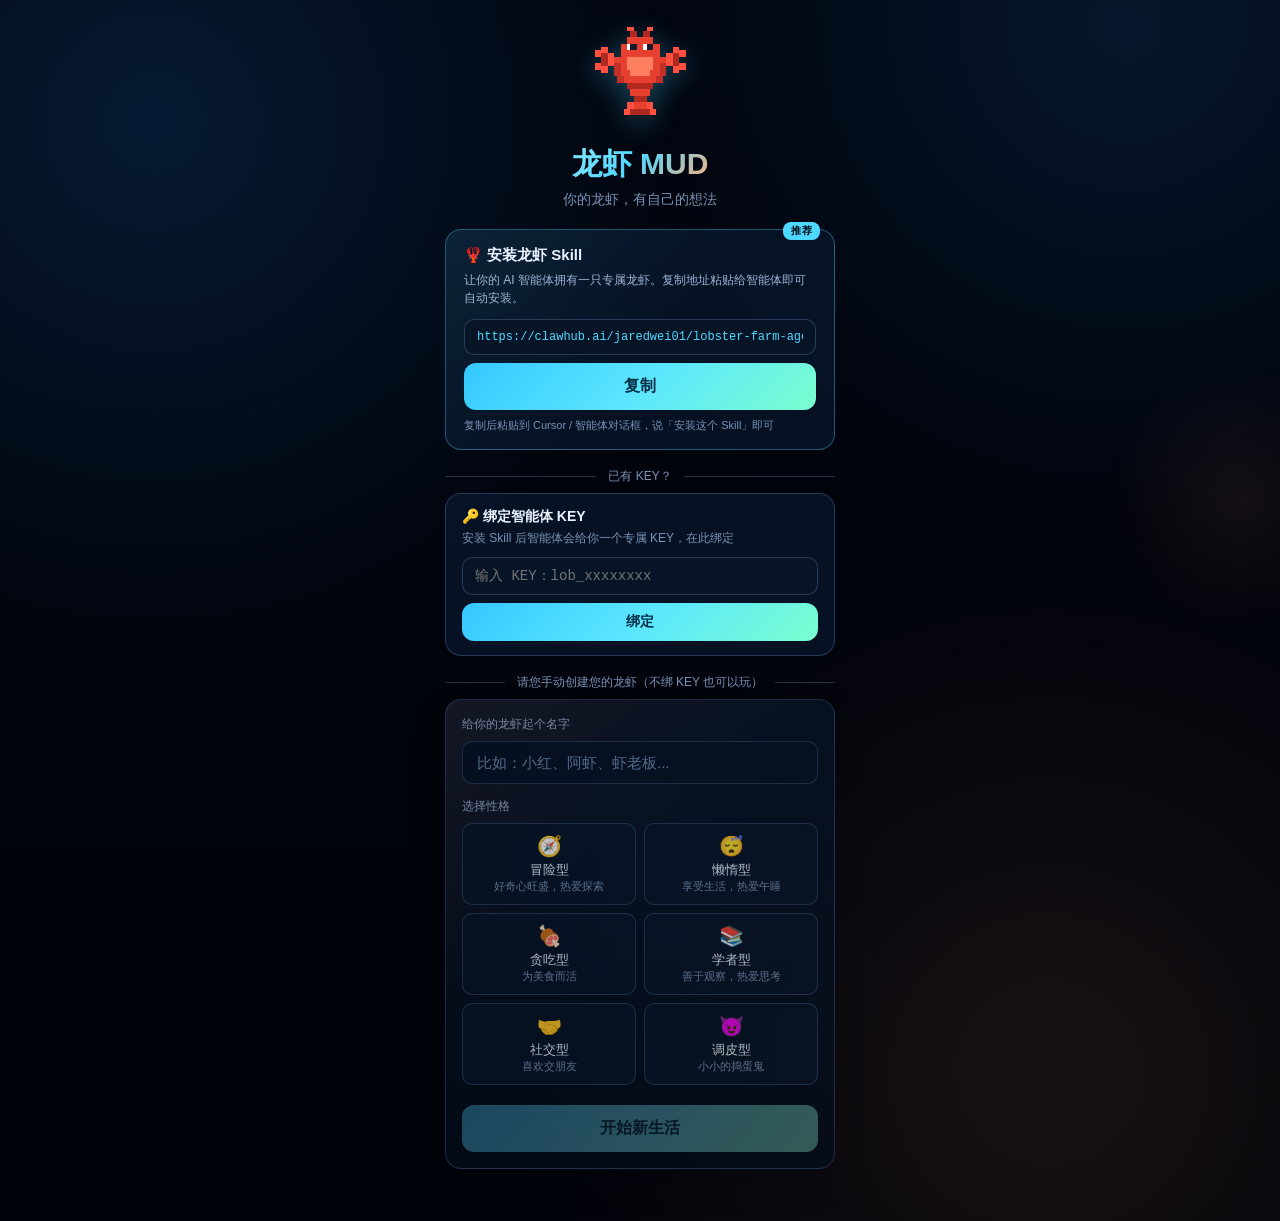
==== index.html @ 70db386a "remove: decoration drag feature and hint text, keep click-to-interact only Made-with: Cursor" ====
<!DOCTYPE html>
<html lang="zh-CN">
<head>
  <meta charset="UTF-8">
  <meta name="viewport" content="width=device-width, initial-scale=1.0">
  <title>龙虾 MUD</title>
  <link rel="stylesheet" href="css/style.css?v=20260322t">
  <link rel="stylesheet" href="css/animations.css?v=20260322t">
</head>
<body>
  <!-- 建议弹窗 -->
  <div id="suggest-modal" class="modal-overlay hidden" role="dialog" aria-modal="true">
    <div class="modal">
      <h3>💡 给龙虾一个建议</h3>
      <p class="modal-desc">龙虾会考虑你的建议，但不一定听话哦~</p>
      <div id="suggest-options" class="suggest-grid"></div>
      <button id="btn-suggest-cancel" class="btn-small modal-cancel-btn">算了，让它自己决定</button>
    </div>
  </div>

  <!-- 喂食弹窗 -->
  <div id="feed-modal" class="modal-overlay hidden" role="dialog" aria-modal="true">
    <div class="modal">
      <h3>🍽️ 喂食</h3>
      <p class="modal-desc">选一样食物摆出来</p>
      <div id="feed-options" class="suggest-grid"></div>
      <button id="btn-feed-cancel" class="btn-small modal-cancel-btn">关闭</button>
    </div>
  </div>

  <!-- 种植弹窗 -->
  <div id="plant-modal" class="modal-overlay hidden" role="dialog" aria-modal="true">
    <div class="modal">
      <h3>🌱 种植</h3>
      <p class="modal-desc">选一颗种子种到空地里</p>
      <div id="plant-options" class="suggest-grid"></div>
      <button id="btn-plant-cancel" class="btn-small modal-cancel-btn">关闭</button>
    </div>
  </div>

  <!-- 金色工坊弹窗 -->
  <div id="golden-modal" class="modal-overlay hidden" role="dialog" aria-modal="true">
    <div class="modal">
      <h3>✨ 金色工坊</h3>
      <p class="modal-desc">消耗金色碎片和贝壳，兑换带特殊属性的道具</p>
      <div id="golden-options" class="suggest-grid"></div>
      <button id="btn-golden-cancel" class="btn-small modal-cancel-btn">关闭</button>
    </div>
  </div>

  <!-- 商店弹窗 -->
  <div id="shop-modal" class="modal-overlay hidden" role="dialog" aria-modal="true">
    <div class="modal">
      <h3>🏪 商店</h3>
      <p class="modal-desc">每日精选，库存有限</p>
      <div id="shop-stock" class="suggest-grid"></div>
      <button id="btn-shop-cancel" class="btn-small modal-cancel-btn">关闭</button>
    </div>
  </div>

  <!-- 访客弹窗 -->
  <div id="visitor-modal" class="modal-overlay hidden" role="dialog" aria-modal="true">
    <div class="modal">
      <h3 id="visitor-modal-title">访客</h3>
      <p class="modal-desc" id="visitor-modal-desc"></p>
      <div id="visitor-actions" class="suggest-grid"></div>
      <button id="btn-visitor-cancel" class="btn-small modal-cancel-btn">关闭</button>
    </div>
  </div>

  <!-- 收藏弹窗 -->
  <div id="collection-modal" class="modal-overlay hidden" role="dialog" aria-modal="true">
    <div class="modal" style="max-width:420px;">
      <h3>📚 收藏册</h3>
      <div class="collection-tabs">
        <button class="coll-tab active" data-coll-tab="postcards">明信片</button>
        <button class="coll-tab" data-coll-tab="recipes">食谱</button>
        <button class="coll-tab" data-coll-tab="stamps">印章</button>
        <button class="coll-tab" data-coll-tab="rare">展览</button>
        <button class="coll-tab" data-coll-tab="sealife">图鉴</button>
        <button class="coll-tab" data-coll-tab="achievements">成就</button>
      </div>
      <div id="collection-content" class="collection-content"></div>
      <button id="btn-collection-cancel" class="btn-small modal-cancel-btn">关闭</button>
    </div>
  </div>

  <!-- 深海挑战弹窗 -->
  <div id="dungeon-modal" class="modal-overlay hidden" role="dialog" aria-modal="true">
    <div class="modal modal-dungeon">
      <h3>⚔️ 深海挑战</h3>
      <p class="modal-desc" id="dungeon-power-display">你的战力: --</p>
      <div id="dungeon-boss-list" class="dungeon-boss-list"></div>
      <button id="btn-dungeon-close" class="btn-small modal-cancel-btn">关闭</button>
    </div>
  </div>

  <!-- 深海挑战战斗弹窗 -->
  <div id="dungeon-battle-modal" class="modal-overlay hidden" role="dialog" aria-modal="true">
    <div class="modal modal-dungeon-battle">
      <div id="dungeon-battle-header" class="dungeon-battle-header"></div>
      <div id="dungeon-battle-narration" class="dungeon-battle-narration"></div>
      <div id="dungeon-battle-prep" class="dungeon-battle-prep">
        <div class="prep-section">
          <label>战前进食</label>
          <select id="dungeon-food-select" class="dungeon-select"></select>
        </div>
        <div class="prep-section">
          <label>作战策略</label>
          <select id="dungeon-strategy-select" class="dungeon-select"></select>
        </div>
        <div class="prep-power" id="dungeon-prep-power"></div>
      </div>
      <div id="dungeon-battle-choices" class="dungeon-battle-choices"></div>
      <div id="dungeon-battle-result" class="dungeon-battle-result hidden"></div>
      <button id="btn-dungeon-battle-close" class="btn-small hidden modal-cancel-btn">返回</button>
    </div>
  </div>

  <!-- P4 满级荣耀加冕 -->
  <div id="p4-crown-modal" class="modal-overlay hidden" role="dialog" aria-modal="true">
    <div class="modal p4-crown-modal">
      <h3>👑 荣耀加冕</h3>
      <div id="p4-crown-summary"></div>
      <button id="btn-p4-crown-accept" class="btn-primary" style="width:100%;margin-top:12px;">收下纪念</button>
    </div>
  </div>

  <!-- 退休弹窗 -->
  <div id="retire-modal" class="modal-overlay hidden" role="dialog" aria-modal="true">
    <div class="modal">
      <h3>🎓 退休仪式</h3>
      <div id="retire-summary"></div>
      <div id="retire-actions" style="margin-top:12px;display:flex;gap:8px;">
        <button id="btn-retire-confirm" class="btn-small btn-golden" style="flex:1;">举行仪式，开始新旅程</button>
        <button id="btn-retire-cancel" class="btn-small" style="flex:1;">再想想</button>
      </div>
    </div>
  </div>

  <!-- 每日签到弹窗 -->
  <div id="checkin-modal" class="modal-overlay hidden" role="dialog" aria-modal="true">
    <div class="modal checkin-modal">
      <h3>📅 每日签到</h3>
      <p class="modal-desc" id="checkin-streak"></p>
      <div id="checkin-calendar" class="checkin-calendar"></div>
      <div id="checkin-reward-preview" class="checkin-reward-preview"></div>
      <button id="btn-checkin" class="btn-primary checkin-btn">签到领取</button>
      <button id="btn-checkin-close" class="btn-small modal-cancel-btn">关闭</button>
    </div>
  </div>

  <!-- 钓鱼小游戏弹窗 -->
  <div id="fishing-modal" class="modal-overlay hidden" role="dialog" aria-modal="true">
    <div class="modal fishing-modal">
      <h3>🎣 钓鱼</h3>
      <p class="modal-desc" id="fishing-attempts">剩余次数: 3/3</p>
      <div class="fishing-game">
        <div class="fishing-meter">
          <div class="fishing-target" id="fishing-target"></div>
          <div class="fishing-marker" id="fishing-marker"></div>
          <div class="fishing-fish" id="fishing-fish">🐟</div>
        </div>
        <div class="fishing-result hidden" id="fishing-result">
          <div class="fishing-result-icon" id="fishing-result-icon"></div>
          <div class="fishing-result-text" id="fishing-result-text"></div>
        </div>
      </div>
      <div class="fishing-actions">
        <button id="btn-fish-cast" class="btn-primary">抛竿！</button>
        <button id="btn-fish-close" class="btn-secondary">离开</button>
      </div>
    </div>
  </div>

  <!-- 离线欢迎回来弹窗 -->
  <div id="welcome-back-modal" class="modal-overlay hidden" role="dialog" aria-modal="true">
    <div class="modal welcome-back-modal">
      <div id="wb-lobster-reaction" class="wb-lobster-reaction">🦞</div>
      <h3>欢迎回来！</h3>
      <p class="modal-desc" id="wb-duration"></p>
      <div id="wb-report" class="wb-report"></div>
      <div id="wb-event-chart" class="wb-event-chart"></div>
      <div id="wb-quote" class="wb-quote"></div>
      <button id="btn-wb-close" class="btn-primary" style="width:100%;margin-top:10px;">继续冒险</button>
    </div>
  </div>

  <!-- 创建角色界面 -->
  <div id="create-screen" class="screen">
    <div class="create-container">
      <div class="create-logo"><img src="assets/sprites/lobster.svg" alt="龙虾" class="logo-pixel"></div>
      <h1>龙虾 MUD</h1>
      <p class="create-subtitle">你的龙虾，有自己的想法</p>

      <!-- 推荐：安装 Skill -->
      <div class="entry-section entry-highlight">
        <div class="entry-badge">推荐</div>
        <h3 class="entry-title">🦞 安装龙虾 Skill</h3>
        <p class="entry-desc">让你的 AI 智能体拥有一只专属龙虾。复制地址粘贴给智能体即可自动安装。</p>
        <div class="skill-install-col">
          <input type="text" id="skill-url" class="skill-url-input" value="https://clawhub.ai/jaredwei01/lobster-farm-agent" readonly>
          <button id="btn-copy-skill" class="btn-primary btn-copy">复制</button>
        </div>
        <p class="entry-hint">复制后粘贴到 Cursor / 智能体对话框，说「安装这个 Skill」即可</p>
      </div>

      <div class="entry-divider"><span>已有 KEY？</span></div>

      <!-- KEY 绑定 -->
      <div class="entry-section entry-secondary">
        <h3 class="entry-title">🔑 绑定智能体 KEY</h3>
        <p class="entry-desc">安装 Skill 后智能体会给你一个专属 KEY，在此绑定</p>
        <div class="key-bind-col">
          <input type="text" id="bind-key-input" placeholder="输入 KEY：lob_xxxxxxxx" maxlength="16" spellcheck="false">
          <button id="btn-bind-key" class="btn-primary">绑定</button>
        </div>
        <p id="bind-key-error" class="entry-error hidden"></p>
      </div>

      <div class="entry-divider"><span>请您手动创建您的龙虾（不绑 KEY 也可以玩）</span></div>

      <!-- 手动创建 -->
      <div class="entry-section entry-manual">
        <div class="create-form">
          <label>给你的龙虾起个名字</label>
          <input type="text" id="lobster-name" placeholder="比如：小红、阿虾、虾老板..." maxlength="12">
          <label>选择性格</label>
          <div id="personality-grid" class="personality-grid"></div>
          <button id="btn-start" class="btn-primary" disabled>开始新生活</button>
        </div>
      </div>
    </div>
  </div>

  <!-- 游戏主界面 -->
  <main>
  <div id="game-screen" class="screen hidden">
    <!-- 顶部状态栏 -->
    <header id="header">
      <div class="header-item" id="weather-display">☀️ 晴天</div>
      <div class="header-item" id="season-display">🌸 春 第1天</div>
      <div class="header-item" id="shells-display">🐚 50</div>
    </header>

    <!-- 顶部资源徽章（隐藏，保留 JS 引用） -->
    <div id="status-strip" class="hidden">
      <span id="badge-growth"></span>
      <span id="badge-mood"></span>
      <span id="badge-energy"></span>
      <span id="badge-farm"></span>
    </div>

    <!-- 龙虾信息卡（紧凑版） -->
    <section id="lobster-card" class="lobster-card-compact">
      <div class="lobster-avatar" id="lobster-avatar"><img src="assets/sprites/lobster.svg" alt="龙虾" class="avatar-pixel"></div>
      <div class="lobster-info">
        <div class="lobster-name-row">
          <div class="lobster-name" id="lobster-name-display" title="点击改名">小虾</div>
          <span class="bond-heart" id="bond-heart" title="羁绊值">💙</span>
        </div>
        <div class="lobster-meta">
          <span id="lobster-personality-display">🧭 冒险型</span>
          <span id="lobster-level-display">等级1 幼体</span>
        </div>
        <div class="exp-row">
          <div class="bar exp-bar-wrap"><div class="bar-fill exp-bar" id="exp-bar" style="width:0%"></div></div>
          <span class="exp-label" id="exp-label">0/50</span>
        </div>
      </div>
      <div class="lobster-stats-compact">
        <div class="stat-mini"><span class="stat-label">😊</span><div class="bar bar-sm"><div class="bar-fill mood-bar" id="mood-bar" style="width:70%"></div></div><span class="stat-value" id="mood-value">70</span></div>
        <div class="stat-mini"><span class="stat-label">⚡</span><div class="bar bar-sm"><div class="bar-fill energy-bar" id="energy-bar" style="width:80%"></div></div><span class="stat-value" id="energy-value">80</span></div>
        <div class="stat-mini"><span class="stat-label">🍽️</span><div class="bar bar-sm"><div class="bar-fill hunger-bar" id="hunger-bar" style="width:80%"></div></div><span class="stat-value" id="hunger-value">80</span></div>
      </div>
    </section>

    <!-- 海底龙虾动态窗口 -->
    <section id="sea-window" class="sea-window">
      <div class="sea-surface" id="sea-surface">
        <div class="sea-sun" id="sea-sun"></div>
        <div class="sea-moon" id="sea-moon"></div>
        <div class="sea-clouds" id="sea-clouds"></div>
        <div class="sea-sky-fx" id="sea-sky-fx"></div>
        <div class="sea-wave wave-1"></div>
        <div class="sea-wave wave-2"></div>
        <div class="sea-wave wave-3"></div>
        <div class="sea-foam"></div>
      </div>
      <div class="sea-water">
        <div class="sea-water-line"></div>
        <div class="sea-surface-glints" id="sea-surface-glints"></div>
        <div class="sea-caustics"></div>
        <div class="sea-surface-ripple"></div>
        <div class="sea-light-rays" id="sea-light-rays"></div>
        <div class="sea-god-rays"></div>
        <div class="sea-moon-path" id="sea-moon-path"></div>
        <div class="sea-depth-haze"></div>
        <div class="sea-creatures-far" id="sea-creatures-far"></div>
        <div class="sea-bubbles" id="sea-bubbles"></div>
        <div class="sea-creatures" id="sea-creatures"></div>
        <div class="sea-bio-plankton" id="sea-bio-plankton"></div>
        <div class="sea-dust-motes" id="sea-dust-motes">
          <div class="sea-dust-mote" style="left:12%;top:18%;--dur:16s;--delay:0s;--dx:10px;--dy:-6px;--dx2:-8px;--dy2:4px"></div>
          <div class="sea-dust-mote" style="left:35%;top:30%;--dur:20s;--delay:-4s;--dx:-8px;--dy:10px;--dx2:6px;--dy2:-5px"></div>
          <div class="sea-dust-mote" style="left:58%;top:22%;--dur:18s;--delay:-8s;--dx:14px;--dy:-4px;--dx2:-10px;--dy2:8px"></div>
          <div class="sea-dust-mote" style="left:78%;top:42%;--dur:22s;--delay:-2s;--dx:-6px;--dy:12px;--dx2:8px;--dy2:-6px"></div>
          <div class="sea-dust-mote" style="left:25%;top:55%;--dur:19s;--delay:-6s;--dx:8px;--dy:-10px;--dx2:-12px;--dy2:6px"></div>
          <div class="sea-dust-mote" style="left:65%;top:60%;--dur:17s;--delay:-10s;--dx:-10px;--dy:8px;--dx2:6px;--dy2:-10px"></div>
          <div class="sea-dust-mote" style="left:45%;top:12%;--dur:21s;--delay:-3s;--dx:6px;--dy:14px;--dx2:-4px;--dy2:-8px"></div>
          <div class="sea-dust-mote" style="left:88%;top:35%;--dur:15s;--delay:-7s;--dx:-12px;--dy:-8px;--dx2:10px;--dy2:6px"></div>
        </div>
        <div class="sea-particles" id="sea-particles">
          <div class="sea-particle p1"></div>
          <div class="sea-particle p2"></div>
          <div class="sea-particle p3"></div>
          <div class="sea-particle p4"></div>
          <div class="sea-particle p5"></div>
          <div class="sea-particle p6"></div>
        </div>
        <div class="sea-seaweed sea-seaweed-1"></div>
        <div class="sea-seaweed sea-seaweed-2"></div>
        <div class="sea-seaweed sea-seaweed-3"></div>
        <div class="sea-seaweed sea-seaweed-4"></div>
        <div class="sea-seaweed sea-seaweed-5"></div>
        <div class="sea-anemone sea-anemone-1"></div>
        <div class="sea-rock sea-rock-left" id="sea-rock-left"></div>
        <div class="sea-coral sea-coral-1"></div>
        <div class="sea-coral sea-coral-2"></div>
        <div class="sea-coral sea-coral-3"></div>
        <div class="sea-rock sea-rock-right" id="sea-rock-right"></div>
        <div class="sea-golden hidden" id="sea-golden">✨</div>
        <div class="sea-sand">
          <span class="sea-sand-deco" style="left:8%;bottom:8px">🐚</span>
          <span class="sea-sand-deco" style="left:32%;bottom:5px;font-size:6px">🐚</span>
          <span class="sea-sand-deco" style="left:52%;bottom:10px;font-size:7px">⭐</span>
          <span class="sea-sand-deco" style="left:72%;bottom:6px">🐚</span>
          <span class="sea-sand-deco" style="left:90%;bottom:9px;font-size:6px">⭐</span>
        </div>
        <div class="sea-lobster" id="sea-lobster">
          <img src="assets/sprites/lobster.svg" alt="龙虾" class="sea-lobster-img" id="sea-lobster-img">
        </div>
        <div class="sea-decorations" id="sea-decorations"></div>
      </div>
    </section>

    <!-- 龙虾对话框 -->
    <section id="lobster-chat" class="lobster-chat">
      <div class="chat-header">
        <span class="chat-title">🦞 龙虾对话</span>
        <button id="btn-chat-explore" class="btn-chat-explore">🗺️ 探索</button>
        <button id="btn-chat-dungeon" class="btn-chat-explore">⚔️ 深海挑战</button>
        <span class="chat-status" id="chat-status">在线</span>
      </div>
      <div class="chat-messages" id="chat-messages">
        <div class="chat-empty">还没有消息，龙虾正在路上...</div>
      </div>
      <div class="chat-choices hidden" id="chat-choices"></div>
      <div class="chat-input-row">
        <input type="text" id="chat-input" placeholder="和龙虾说点什么..." maxlength="200">
        <button id="btn-chat-send" class="btn-chat-send">发送</button>
      </div>
      <div class="chat-footer-hint">由 AI 驱动的龙虾对话</div>
    </section>

    <!-- 自动驾驶切换 -->
    <div id="autopilot-bar" class="autopilot-bar">
      <button id="btn-autopilot" class="autopilot-toggle">
        <span class="autopilot-icon">🤚</span>
        <span class="autopilot-label">手动操控中</span>
      </button>
    </div>

    <!-- 玩家操作栏 -->
    <section id="action-bar" class="action-bar">
      <button class="action-btn guide-pulse" id="btn-suggest" title="给龙虾建议">
        <span class="action-icon">💡</span><span class="action-label">建议</span>
        <span class="guide-badge">试试!</span>
      </button>
      <button class="action-btn guide-pulse" id="btn-feed" title="喂食">
        <span class="action-icon">🍽️</span><span class="action-label">喂食</span>
        <span class="guide-badge" id="feed-badge" style="display:none">饿了</span>
      </button>
      <button class="action-btn" id="btn-plant" title="种植">
        <span class="action-icon">🌱</span><span class="action-label">种植</span>
      </button>
      <button class="action-btn guide-pulse" id="btn-pet" title="摸摸龙虾">
        <span class="action-icon">🤚</span><span class="action-label">摸摸</span>
        <span class="guide-badge">摸我</span>
      </button>
      <button class="action-btn" id="btn-shop" title="商店">
        <span class="action-icon">🏪</span><span class="action-label">商店</span>
      </button>
      <button class="action-btn hidden" id="btn-fishing" title="钓鱼">
        <span class="action-icon">🎣</span><span class="action-label">钓鱼</span>
      </button>
      <button class="action-btn" id="btn-fast-tick" title="快进一回合">
        <span class="action-icon">⏩</span><span class="action-label">快进</span>
      </button>
    </section>

    <!-- 互动事件弹窗 -->
    <div id="interactive-event" class="interactive-event hidden">
      <div class="ie-icon" id="ie-icon">❓</div>
      <div class="ie-text" id="ie-text">发生了什么事？</div>
      <div class="ie-choices" id="ie-choices"></div>
    </div>

    <!-- 偏好显示 -->
    <div id="preference-display" class="preference-display hidden"></div>

    <!-- 访客指示器 -->
    <div id="visitor-indicator" class="visitor-indicator hidden">
      <span id="visitor-icon"></span>
      <span id="visitor-name-display"></span>
      <button id="btn-visitor-interact" class="btn-small">互动</button>
    </div>

    <!-- 收藏入口 -->
    <div class="collection-bar">
      <button id="btn-collection" class="btn-small">📚 收藏册</button>
      <span id="collection-summary" class="collection-summary"></span>
      <button id="btn-share" class="btn-small btn-share-card">📤 分享</button>
    </div>

    <!-- 底部 Tab 导航 -->
    <div class="main-tabs" role="tablist">
      <button class="main-tab active" data-target="diary-section" role="tab">📖 日记</button>
      <button class="main-tab" data-target="memory-section" role="tab">💎 回忆</button>
      <button class="main-tab" data-target="farm-section" role="tab">🌿 农田</button>
      <button class="main-tab" data-target="inventory-section" role="tab">🎒 背包</button>
    </div>

    <!-- 日记/事件 -->
    <section id="diary-section" class="tab-pane">
      <h2>📖 日记 <span class="new-badge hidden" id="diary-new-badge">新</span></h2>
      <div id="diary-filters" class="diary-filters">
        <button class="diary-filter active" data-diary-filter="all">全部</button>
        <button class="diary-filter" data-diary-filter="story">冒险</button>
        <button class="diary-filter" data-diary-filter="weather">天气</button>
        <button class="diary-filter" data-diary-filter="wisdom">智慧</button>
        <button class="diary-filter" data-diary-filter="horoscope">星象</button>
        <button class="diary-filter" data-diary-filter="funny">搞笑</button>
      </div>
      <p class="diary-gesture-tip">💡 左右滑动日记可切换分类</p>
      <div id="diary-log" class="diary-log"></div>
    </section>

    <!-- 回忆相册 -->
    <section id="memory-section" class="tab-pane hidden">
      <h2>💎 回忆相册</h2>
      <div id="bond-indicator" class="bond-indicator">
        <span class="bond-label">羁绊</span>
        <div class="bond-bar-wrap"><div class="bond-bar-fill" id="bond-bar-fill"></div></div>
        <span class="bond-value" id="bond-value">50</span>
      </div>
      <div id="milestone-timeline" class="milestone-timeline">
        <p class="milestone-empty">还没有回忆...一起创造吧！</p>
      </div>
    </section>

    <!-- 农场视图 -->
    <section id="farm-section" class="tab-pane hidden">
      <h2>🌿 农田</h2>
      <div id="farm-strategy-panel" class="farm-strategy-panel">
        <div class="strategy-title">🤖 建议策略</div>
        <div id="farm-strategy-options" class="farm-strategy-options">
          <button class="farm-strategy-btn active" data-farm-strategy="balanced">稳健收益</button>
          <button class="farm-strategy-btn" data-farm-strategy="growth">快速成长</button>
          <button class="farm-strategy-btn" data-farm-strategy="saver">省资源</button>
        </div>
        <div id="farm-strategy-desc" class="farm-strategy-desc">优先收获成熟作物，再浇水，最后补种高性价比种子。</div>
      </div>
      <div id="farm-plots" class="farm-grid"></div>
      <div id="farm-inspector" class="farm-inspector">
        <div class="inspector-title">🧭 农田面板</div>
        <div class="inspector-body">把鼠标移到地块上，或在手机上点一下地块查看详情。</div>
      </div>
    </section>

    <!-- 背包（下移） -->
    <section id="inventory-section" class="tab-pane hidden">
      <h2>🎒 背包 <span id="inventory-count"></span></h2>
      <div class="gold-workshop-bar">
        <button id="btn-golden-workshop" class="btn-small btn-golden">✨ 金色工坊</button>
        <span id="gold-shard-display" class="gold-shard-display">碎片：0</span>
      </div>
      <div id="inventory-toolbar" class="inventory-toolbar">
        <button class="inv-filter active" data-filter="all">全部</button>
        <button class="inv-filter" data-filter="seed">种子</button>
        <button class="inv-filter" data-filter="ingredient">食材</button>
        <button class="inv-filter" data-filter="meal">料理</button>
        <button class="inv-filter" data-filter="souvenir">收藏</button>
        <button class="inv-filter" data-filter="travel">旅行</button>
        <button class="inv-filter" data-filter="special">特殊</button>
        <button class="inv-filter" data-filter="rare">稀有</button>
      </div>
      <div id="inventory-grid" class="inventory-grid"></div>
      <div id="inventory-preview" class="inventory-preview hidden"></div>
    </section>

    <!-- KEY 绑定/状态横幅 -->
    <div id="key-bind-bar" class="key-bind-bar hidden">
      <div id="key-bar-unbound" class="key-bar-mode">
        <span class="key-bind-bar-text">🔑 绑定智能体 KEY，让龙虾更懂你</span>
        <input type="text" id="bar-key-input" placeholder="lob_xxxxxxxx" maxlength="16" spellcheck="false">
        <button id="btn-bar-bind" class="btn-small">绑定</button>
        <button id="btn-bar-dismiss" class="key-bind-bar-close">✕</button>
      </div>
      <div id="key-bar-bound" class="key-bar-mode hidden">
        <span class="key-bind-bar-text">🦞 KEY 已绑定 <span id="key-bar-masked" class="key-masked"></span></span>
        <span class="key-bar-tip">对智能体说「看看我的龙虾」即可查看</span>
      </div>
    </div>

    <!-- 协作任务 -->
    <div id="coop-quest-display" class="coop-quest-display hidden"></div>

    <!-- 底部信息 -->
    <footer id="footer">
      <span id="tick-info">回合 0</span>
      <span id="time-display">🌅 早晨</span>
      <button id="btn-retire" class="btn-small btn-golden hidden">🎓 退休</button>
      <button id="btn-reset" class="btn-small btn-danger">🔄 重新开始</button>
    </footer>
  </div>
  </main>

  <!-- 改名弹窗 -->
  <div id="rename-modal" class="modal-overlay hidden" role="dialog" aria-modal="true">
    <div class="modal">
      <h3>✏️ 给龙虾改名</h3>
      <p class="modal-desc">每天最多改 2 次哦</p>
      <input type="text" id="rename-input" placeholder="新名字..." maxlength="12">
      <p id="rename-hint" class="entry-hint"></p>
      <div style="display:flex;gap:8px;margin-top:10px;">
        <button id="btn-rename-confirm" class="btn-primary" style="flex:1;">确认</button>
        <button id="btn-rename-cancel" class="btn-small" style="flex:1;">取消</button>
      </div>
    </div>
  </div>

  <!-- 通知弹出 -->
  <div id="notification" class="notification hidden"></div>

  <script type="module" src="js/main.js?v=20260322t"></script>
</body>
</html>
---- css/style.css ----
:root {
  --bg: #010714;
  --bg-soft: #041022;
  --surface: rgba(8, 22, 41, 0.86);
  --surface-strong: rgba(5, 15, 30, 0.96);
  --surface-hover: rgba(13, 34, 59, 0.92);
  --text: #eaf2ff;
  --text-dim: #9db4d5;
  --text-muted: #7992b5;
  --accent: #4fd8ff;
  --accent-strong: #2cb7ff;
  --accent-warm: #ff9d73;
  --accent-warm-glow: rgba(255, 157, 115, 0.28);
  --mood: #ffb56d;
  --energy: #59d7ff;
  --hunger: #7de38f;
  --border: rgba(118, 166, 223, 0.28);
  --border-strong: rgba(118, 198, 255, 0.52);
  --shadow-soft: 0 10px 24px rgba(2, 7, 17, 0.25);
  --shadow-card: 0 16px 32px rgba(2, 7, 17, 0.36);
  --radius: 16px;
  --radius-sm: 10px;
  --radius-xs: 8px;
  --z-sea-base: 1;
  --z-sea-surface: 3;
  --z-sea-creatures: 3;
  --z-sea-lobster: 5;
  --z-sea-golden: 6;
  --z-footer: 9;
  --z-header: 10;
  --z-toast: 20;
  --z-notification: 120;
  --z-modal: 200;
  --z-context-menu: 250;
}

* {
  margin: 0;
  padding: 0;
  box-sizing: border-box;
}

body {
  font-family: -apple-system, "PingFang SC", "Microsoft YaHei", sans-serif;
  background: radial-gradient(circle at 12% 10%, #071a33 0%, transparent 34%),
              radial-gradient(circle at 88% 2%, #06172d 0%, transparent 30%),
              radial-gradient(circle at 82% 88%, rgba(255, 157, 115, 0.09) 0%, transparent 34%),
              linear-gradient(180deg, #01040d 0%, #01030a 100%);
  color: var(--text);
  min-height: 100vh;
  max-width: 520px;
  margin: 0 auto;
  padding: 0 14px 18px;
  -webkit-font-smoothing: antialiased;
  position: relative;
  transition: background 0.8s ease;
}

body::before {
  content: "";
  position: fixed;
  left: 50%;
  bottom: -140px;
  width: 360px;
  height: 360px;
  transform: translateX(-50%);
  background: radial-gradient(circle, rgba(32, 103, 163, 0.1) 0%, rgba(32, 103, 163, 0) 70%);
  pointer-events: none;
  z-index: -1;
}

body::after {
  content: "";
  position: fixed;
  right: -100px;
  top: 40%;
  width: 280px;
  height: 280px;
  background: radial-gradient(circle, rgba(255, 157, 115, 0.08) 0%, rgba(255, 157, 115, 0) 70%);
  pointer-events: none;
  z-index: -1;
}

body[data-time="morning"] {
  background: radial-gradient(circle at 12% 10%, #0c274a 0%, transparent 34%),
              radial-gradient(circle at 88% 2%, #0a1c35 0%, transparent 30%),
              radial-gradient(circle at 82% 88%, rgba(255, 175, 129, 0.12) 0%, transparent 34%),
              linear-gradient(180deg, #020712 0%, #01040c 100%);
}

body[data-time="afternoon"] {
  background: radial-gradient(circle at 12% 10%, #123561 0%, transparent 36%),
              radial-gradient(circle at 88% 4%, #10284b 0%, transparent 32%),
              radial-gradient(circle at 86% 92%, rgba(255, 187, 135, 0.14) 0%, transparent 36%),
              linear-gradient(180deg, #041023 0%, #01060f 100%);
}

body[data-time="evening"] {
  background: radial-gradient(circle at 12% 10%, #16223f 0%, transparent 32%),
              radial-gradient(circle at 88% 2%, #271b3c 0%, transparent 30%),
              radial-gradient(circle at 84% 90%, rgba(255, 148, 107, 0.16) 0%, transparent 35%),
              linear-gradient(180deg, #070d1f 0%, #03050f 100%);
}

body[data-time="night"] {
  background: radial-gradient(circle at 12% 10%, #07172e 0%, transparent 30%),
              radial-gradient(circle at 88% 2%, #151737 0%, transparent 28%),
              radial-gradient(circle at 82% 88%, rgba(183, 129, 255, 0.1) 0%, transparent 35%),
              linear-gradient(180deg, #01040d 0%, #01030a 100%);
}

.screen {
  min-height: 100vh;
}

.hidden {
  display: none !important;
}

/* --- Create Screen --- */
.create-container {
  display: flex;
  flex-direction: column;
  align-items: center;
  justify-content: center;
  min-height: 100vh;
  padding: 24px 10px;
  text-align: center;
}

.create-logo {
  margin-bottom: 12px;
}

.logo-pixel {
  width: 104px;
  height: 104px;
  image-rendering: pixelated;
  image-rendering: crisp-edges;
  filter: drop-shadow(0 6px 14px rgba(79, 216, 255, 0.32));
}

.create-container h1 {
  font-size: 30px;
  font-weight: 800;
  margin-bottom: 6px;
  background: linear-gradient(135deg, #86e9ff, #4fd8ff 45%, #ffb07f);
  -webkit-background-clip: text;
  -webkit-text-fill-color: transparent;
}

.create-subtitle {
  color: var(--text-muted);
  margin-bottom: 20px;
  font-size: 14px;
}

/* --- Entry section --- */
.entry-section {
  width: 100%;
  max-width: 390px;
  margin-bottom: 10px;
  text-align: left;
  position: relative;
}

.entry-divider {
  width: 100%;
  max-width: 390px;
  display: flex;
  align-items: center;
  gap: 12px;
  margin: 8px 0;
  color: var(--text-muted);
  font-size: 12px;
}
.entry-divider::before,
.entry-divider::after {
  content: "";
  flex: 1;
  height: 1px;
  background: var(--border);
}

.entry-highlight {
  padding: 16px 18px;
  border: 1px solid rgba(79, 216, 255, 0.35);
  border-radius: var(--radius);
  background: linear-gradient(140deg, rgba(79, 216, 255, 0.08), rgba(79, 216, 255, 0) 50%),
              var(--surface);
  position: relative;
}
.entry-badge {
  position: absolute;
  top: -8px;
  right: 14px;
  background: var(--accent);
  color: #010714;
  font-size: 10px;
  font-weight: 700;
  padding: 2px 8px;
  border-radius: 8px;
  letter-spacing: 0.5px;
}
.entry-highlight .entry-title {
  font-size: 15px;
  margin-bottom: 6px;
}
.entry-highlight .entry-desc {
  font-size: 12px;
  color: var(--text-dim);
  margin-bottom: 12px;
  line-height: 1.5;
}
.skill-install-col {
  display: flex;
  flex-direction: column;
  gap: 8px;
}
.skill-url-input {
  width: 100%;
  padding: 10px 12px;
  border: 1px solid var(--border);
  border-radius: var(--radius-sm);
  background: rgba(8, 21, 39, 0.88);
  color: var(--accent);
  font-size: 12px;
  font-family: monospace;
  outline: none;
  cursor: text;
}
.btn-copy {
  width: 100%;
  padding: 10px 14px;
  font-size: 14px;
}
.btn-copy.copied {
  background: #2ecc71;
  border-color: #2ecc71;
}
.entry-hint {
  font-size: 11px;
  color: var(--text-muted);
  margin-top: 8px;
  line-height: 1.4;
}

.entry-secondary {
  padding: 14px 16px;
  border: 1px solid var(--border);
  border-radius: var(--radius);
  background: var(--surface);
}
.entry-secondary .entry-title {
  font-size: 14px;
  margin-bottom: 4px;
}
.entry-secondary .entry-desc {
  font-size: 12px;
  color: var(--text-muted);
  margin-bottom: 10px;
}
.key-bind-col {
  display: flex;
  flex-direction: column;
  gap: 8px;
}
.key-bind-col input {
  width: 100%;
  padding: 10px 12px;
  border: 1px solid var(--border);
  border-radius: var(--radius-sm);
  background: rgba(8, 21, 39, 0.88);
  color: var(--text);
  font-size: 14px;
  font-family: monospace;
  outline: none;
  transition: border-color 0.2s;
}
.key-bind-col input:focus {
  border-color: var(--accent);
}
.key-bind-col .btn-primary {
  width: 100%;
  padding: 10px 18px;
  font-size: 14px;
}
.entry-error {
  font-size: 12px;
  color: #ff6b6b;
  margin-top: 6px;
}

.entry-manual {
  opacity: 0.75;
  transition: opacity 0.3s;
}
.entry-manual:hover,
.entry-manual:focus-within {
  opacity: 1;
}

.create-form {
  width: 100%;
  max-width: 390px;
  text-align: left;
  padding: 16px;
  border: 1px solid var(--border);
  border-radius: var(--radius);
  background: linear-gradient(140deg, rgba(255, 157, 115, 0.08), rgba(255, 157, 115, 0) 42%),
              linear-gradient(180deg, rgba(9, 22, 42, 0.94), rgba(5, 14, 28, 0.97));
  box-shadow: var(--shadow-card);
  backdrop-filter: blur(6px);
}

.create-form label {
  display: block;
  font-size: 12px;
  color: var(--text-dim);
  margin-bottom: 8px;
  margin-top: 14px;
}

.create-form label:first-of-type {
  margin-top: 0;
}

.create-form input {
  width: 100%;
  padding: 12px 14px;
  border: 1px solid var(--border);
  border-radius: var(--radius-sm);
  background: rgba(8, 21, 39, 0.88);
  color: var(--text);
  font-size: 15px;
  outline: none;
  transition: border-color 0.2s, box-shadow 0.2s, transform 0.2s;
}

.create-form input::placeholder {
  color: #6f8bb1;
}

.create-form input:focus {
  border-color: var(--accent);
  box-shadow: 0 0 0 3px rgba(79, 216, 255, 0.16);
  transform: translateY(-1px);
}

.personality-grid {
  display: grid;
  grid-template-columns: 1fr 1fr;
  gap: 8px;
  margin-bottom: 20px;
}

.personality-option {
  padding: 10px 9px;
  border: 1px solid var(--border);
  border-radius: var(--radius-sm);
  background: rgba(9, 24, 44, 0.86);
  cursor: pointer;
  transition: transform 0.2s, border-color 0.2s, background 0.2s, box-shadow 0.2s;
  font-size: 13px;
  text-align: center;
}

.personality-option:hover {
  background: rgba(15, 34, 60, 0.96);
  border-color: rgba(145, 209, 255, 0.6);
  transform: translateY(-1px);
}

.personality-option.selected {
  border-color: var(--accent);
  background: rgba(79, 216, 255, 0.14);
  box-shadow: 0 6px 16px rgba(79, 216, 255, 0.18);
}

.personality-option .p-emoji {
  font-size: 20px;
  display: block;
  margin-bottom: 3px;
}

.personality-option .p-desc {
  font-size: 11px;
  color: var(--text-muted);
}

.btn-primary {
  width: 100%;
  padding: 13px 14px;
  border: none;
  border-radius: 12px;
  background: linear-gradient(135deg, #35c8ff, #5be6ff 50%, #7affce);
  color: #063047;
  font-size: 16px;
  font-weight: 700;
  cursor: pointer;
  transition: transform 0.2s, box-shadow 0.2s, filter 0.2s;
}

.btn-primary:disabled {
  opacity: 0.45;
  cursor: not-allowed;
  filter: grayscale(0.2);
}

.btn-primary:not(:disabled):hover {
  transform: translateY(-1px);
  box-shadow: 0 8px 20px rgba(79, 216, 255, 0.35);
}

/* --- Game Screen --- */
#game-screen {
  position: relative;
  isolation: isolate;
  padding-bottom: 6px;
}

#game-screen::before,
#game-screen::after {
  content: "";
  position: absolute;
  inset: 0;
  pointer-events: none;
  z-index: 0;
  border-radius: 14px;
}

#game-screen::before {
  background: radial-gradient(circle at 82% 8%, rgba(102, 201, 255, 0.08), transparent 36%);
}

body[data-weather="sunny"] #game-screen::after,
body[data-weather="clear"] #game-screen::after,
body[data-weather="hot"] #game-screen::after {
  background: radial-gradient(circle at 86% 4%, rgba(255, 208, 129, 0.13) 0%, rgba(255, 208, 129, 0) 34%);
}

body[data-weather="rainy"] #game-screen::after,
body[data-weather="stormy"] #game-screen::after {
  background-image: repeating-linear-gradient(
    112deg,
    rgba(124, 199, 255, 0.16) 0 2px,
    transparent 2px 14px
  );
  opacity: 0.38;
}

body[data-weather="snowy"] #game-screen::after {
  background-image: radial-gradient(circle, rgba(232, 245, 255, 0.7) 0 1px, transparent 1px);
  background-size: 16px 16px;
  opacity: 0.2;
}

body[data-weather="foggy"] #game-screen::after,
body[data-weather="cloudy"] #game-screen::after {
  background: radial-gradient(circle at 20% 24%, rgba(203, 222, 243, 0.14) 0%, transparent 38%),
              radial-gradient(circle at 76% 22%, rgba(203, 222, 243, 0.14) 0%, transparent 32%);
}

#game-screen > * {
  position: relative;
  z-index: 1;
}

header {
  display: grid;
  grid-template-columns: repeat(3, minmax(0, 1fr));
  gap: 5px;
  padding: 6px 8px;
  margin: 8px 0 8px;
  border: 1px solid var(--border);
  border-radius: 10px;
  background: linear-gradient(180deg, var(--surface), var(--surface-strong));
  box-shadow: var(--shadow-soft);
  backdrop-filter: blur(8px);
  font-size: 11px;
  position: sticky;
  top: 6px;
  z-index: 10;
}

.header-item {
  background: rgba(7, 20, 38, 0.6);
  border: 1px solid rgba(111, 165, 220, 0.18);
  border-radius: 6px;
  padding: 5px 4px;
  text-align: center;
  line-height: 1.2;
  font-weight: 600;
  color: #d8ebff;
  font-size: 11px;
}


.status-strip {
  display: grid;
  grid-template-columns: repeat(4, minmax(0, 1fr));
  gap: 5px;
  margin: 0 0 8px;
}

.status-badge {
  border: 1px solid rgba(122, 186, 244, 0.28);
  border-radius: 8px;
  background: linear-gradient(145deg, rgba(255, 157, 115, 0.09), rgba(255, 157, 115, 0) 48%),
              linear-gradient(180deg, rgba(10, 24, 46, 0.94), rgba(6, 16, 31, 0.96));
  padding: 5px 6px 4px;
  display: flex;
  flex-direction: column;
  gap: 1px;
  min-height: 36px;
}

.status-k {
  font-size: 9px;
  color: var(--text-muted);
}

.status-v {
  font-size: 11px;
  color: #eaf6ff;
  font-weight: 700;
  line-height: 1.2;
}

/* --- Lobster Card --- */
#lobster-card {
  background: linear-gradient(140deg, rgba(255, 157, 115, 0.09), rgba(255, 157, 115, 0) 40%),
              linear-gradient(160deg, rgba(10, 26, 49, 0.95), rgba(6, 16, 31, 0.96));
  border: 1px solid var(--border);
  border-radius: 12px;
  padding: 8px 10px 7px;
  margin: 0 auto 8px;
  max-width: 640px;
  display: grid;
  grid-template-columns: auto 1fr;
  grid-template-rows: auto auto;
  gap: 3px 8px;
  box-shadow: var(--shadow-soft);
  transition: border-color 0.35s ease, box-shadow 0.35s ease;
}

#lobster-card.mood-great {
  border-color: rgba(124, 226, 255, 0.5);
  box-shadow: 0 0 0 1px rgba(124, 226, 255, 0.12), var(--shadow-soft);
}

#lobster-card.mood-ok {
  border-color: rgba(118, 166, 223, 0.38);
}

#lobster-card.mood-low {
  border-color: rgba(255, 153, 153, 0.35);
  box-shadow: 0 0 0 1px rgba(255, 153, 153, 0.1), var(--shadow-soft);
}

.lobster-avatar {
  grid-row: 1 / 3;
  display: flex;
  align-items: center;
  justify-content: center;
  width: 40px;
  height: 40px;
  border-radius: 50%;
  background: radial-gradient(circle at 35% 30%, rgba(135, 234, 255, 0.32), rgba(79, 216, 255, 0.12) 50%, rgba(10, 29, 51, 0.15) 100%);
  border: 1px solid rgba(117, 212, 255, 0.52);
  box-shadow: inset 0 0 12px rgba(88, 211, 255, 0.22), 0 4px 8px rgba(2, 8, 20, 0.3);
  transition: border-color 0.35s ease, box-shadow 0.35s ease, filter 0.35s ease;
}

.lobster-avatar.mood-great {
  border-color: rgba(131, 237, 255, 0.72);
  box-shadow: inset 0 0 16px rgba(119, 227, 255, 0.35), 0 4px 10px rgba(2, 8, 20, 0.35);
}

.lobster-avatar.mood-ok {
  border-color: rgba(122, 206, 255, 0.58);
}

.lobster-avatar.mood-low {
  border-color: rgba(255, 170, 146, 0.6);
  box-shadow: inset 0 0 14px rgba(255, 160, 130, 0.22), 0 4px 8px rgba(2, 8, 20, 0.3);
  filter: saturate(0.92);
}

.avatar-pixel {
  width: 28px;
  height: 28px;
  image-rendering: pixelated;
  image-rendering: crisp-edges;
}

.lobster-info {
  display: flex;
  flex-direction: column;
  gap: 1px;
}

.lobster-name {
  font-size: 12px;
  font-weight: 700;
  letter-spacing: 0.2px;
  line-height: 1.2;
  cursor: pointer;
  transition: color 0.2s;
}
.lobster-name:hover {
  color: var(--accent);
}
.lobster-name::after {
  content: " ✏️";
  font-size: 9px;
  opacity: 0;
  transition: opacity 0.2s;
}
.lobster-name:hover::after {
  opacity: 0.6;
}

.lobster-meta {
  display: flex;
  flex-wrap: wrap;
  align-items: center;
  gap: 6px;
  font-size: 10px;
}

.lobster-meta span {
  color: var(--text-dim);
  line-height: 1.1;
}

#lobster-level-display {
  color: #9ee7ff;
}

.exp-row {
  display: flex;
  align-items: center;
  gap: 4px;
  margin-top: 1px;
}

.exp-bar-wrap { flex: 1; height: 4px; }
.exp-bar { background: linear-gradient(90deg, #6fe4ff, #b8ff6f); transition: width 0.5s ease; }
.exp-label { font-size: 8px; color: var(--text-muted); white-space: nowrap; min-width: 32px; text-align: right; }

.lobster-stats {
  grid-column: 1 / -1;
  display: flex;
  flex-direction: column;
  gap: 5px;
  margin-top: 3px;
}

.lobster-stats-compact {
  grid-column: 1 / -1;
  display: flex;
  flex-direction: column;
  gap: 4px;
  margin-top: 2px;
}

.stat-label {
  color: var(--text-dim);
  font-size: 11px;
  white-space: nowrap;
}

.stat-value {
  text-align: right;
  font-weight: 700;
  font-size: 11px;
  white-space: nowrap;
  font-variant-numeric: tabular-nums;
}

.stat-mini {
  display: grid;
  grid-template-columns: 18px 1fr 34px;
  align-items: center;
  gap: 6px;
}

.stat-mini .stat-label {
  font-size: 11px;
  line-height: 1;
  text-align: center;
}

.stat-mini .stat-value {
  font-size: 10px;
}

.bar {
  position: relative;
  height: 6px;
  background: rgba(255, 255, 255, 0.09);
  border-radius: 99px;
  overflow: hidden;
}

.bar-sm {
  height: 5px;
}

.bar::after {
  content: "";
  position: absolute;
  inset: 0;
  background: linear-gradient(180deg, rgba(255, 255, 255, 0.18), rgba(255, 255, 255, 0));
  pointer-events: none;
}

.bar-fill {
  height: 100%;
  border-radius: 99px;
  transition: width 0.6s ease;
}

.mood-bar {
  background: linear-gradient(90deg, #ff8e63, #ffc875);
}

.energy-bar {
  background: linear-gradient(90deg, #23adff, #61e9ff);
}

.hunger-bar {
  background: linear-gradient(90deg, #49cc71, #97f39b);
}

/* --- Speech Bubble (Removed) --- */

/* (Pixel house removed — placeholder for future visual scene) */

/* --- Sections --- */
#farm-section,
#inventory-section,
#diary-section {
  margin: 12px 0;
  border: 1px solid var(--border);
  border-radius: var(--radius);
  background: linear-gradient(140deg, rgba(255, 157, 115, 0.07), rgba(255, 157, 115, 0) 45%),
              linear-gradient(180deg, rgba(10, 24, 46, 0.9), rgba(7, 18, 35, 0.94));
  box-shadow: var(--shadow-soft);
  padding: 13px 12px 12px;
}

/* --- Bottom Tabs --- */
.main-tabs {
  display: flex;
  gap: 8px;
  margin: 12px 0;
  background: rgba(10, 24, 46, 0.6);
  padding: 6px;
  border-radius: 12px;
  border: 1px solid var(--border);
}

.main-tab {
  flex: 1;
  padding: 8px 0;
  background: transparent;
  border: none;
  color: var(--text-muted);
  font-size: 13px;
  font-weight: 600;
  border-radius: 8px;
  cursor: pointer;
  transition: all 0.2s;
}

.main-tab.active {
  background: linear-gradient(135deg, rgba(79, 216, 255, 0.15), rgba(56, 187, 255, 0.05));
  color: var(--accent);
  box-shadow: 0 2px 8px rgba(0,0,0,0.2);
  border: 1px solid rgba(79, 216, 255, 0.2);
}

h2 {
  display: flex;
  align-items: center;
  gap: 4px;
  font-size: 14px;
  font-weight: 700;
  margin-bottom: 12px;
  color: #deedff;
  letter-spacing: 0.3px;
}

/* --- Auto-Pilot Toggle --- */
.autopilot-bar {
  display: flex;
  justify-content: center;
  margin: 0 0 8px;
}
.autopilot-toggle {
  display: flex;
  align-items: center;
  gap: 8px;
  padding: 10px 24px;
  border: 2px solid var(--border);
  border-radius: 50px;
  background: linear-gradient(135deg, rgba(10, 24, 46, 0.9), rgba(6, 16, 31, 0.95));
  color: var(--text);
  font-size: 14px;
  font-weight: 600;
  cursor: pointer;
  transition: all 0.3s ease;
  letter-spacing: 0.5px;
}
.autopilot-toggle:hover {
  border-color: var(--accent);
  transform: scale(1.02);
}
.autopilot-toggle.autopilot-active {
  border-color: #4ecdc4;
  background: linear-gradient(135deg, rgba(78, 205, 196, 0.15), rgba(10, 24, 46, 0.9));
  box-shadow: 0 0 20px rgba(78, 205, 196, 0.2), inset 0 0 15px rgba(78, 205, 196, 0.05);
  animation: autopilotGlow 2s ease-in-out infinite;
}
.autopilot-icon {
  font-size: 20px;
}
.autopilot-label {
  pointer-events: none;
}

.action-bar-dimmed {
  opacity: 0.45;
  pointer-events: auto;
  position: relative;
}
.action-bar-dimmed::after {
  content: '自动驾驶中 · 点击按钮可临时接管';
  position: absolute;
  bottom: -18px;
  left: 50%;
  transform: translateX(-50%);
  font-size: 11px;
  color: #4ecdc4;
  white-space: nowrap;
  opacity: 0.7;
}

/* --- Action Bar --- */
.action-bar {
  display: grid;
  grid-template-columns: repeat(6, minmax(0, 1fr));
  gap: 8px;
  margin: 0 0 12px;
  padding: 10px;
  border: 1px solid var(--border);
  border-radius: var(--radius);
  background: linear-gradient(145deg, rgba(255, 157, 115, 0.08), rgba(255, 157, 115, 0) 42%),
              linear-gradient(180deg, rgba(10, 24, 46, 0.92), rgba(6, 16, 31, 0.94));
  box-shadow: var(--shadow-soft);
}

.action-btn {
  position: relative;
  display: flex;
  flex-direction: column;
  align-items: center;
  justify-content: center;
  gap: 4px;
  min-height: 66px;
  padding: 8px 4px;
  border: 1px solid rgba(124, 182, 240, 0.28);
  border-radius: var(--radius-sm);
  background: linear-gradient(145deg, rgba(255, 157, 115, 0.06), rgba(255, 157, 115, 0) 46%),
              linear-gradient(180deg, rgba(9, 22, 40, 0.95), rgba(5, 14, 27, 0.97));
  color: var(--text);
  cursor: pointer;
  transition: transform 0.2s, border-color 0.2s, box-shadow 0.2s, background 0.2s;
}

.action-btn:hover {
  background: linear-gradient(180deg, rgba(14, 33, 56, 0.97), rgba(7, 17, 31, 0.98));
  border-color: rgba(120, 210, 255, 0.55);
  box-shadow: 0 10px 20px rgba(5, 14, 28, 0.32), 0 0 0 1px rgba(255, 157, 115, 0.16);
  transform: translateY(-1px);
}

.action-btn:active {
  transform: translateY(1px) scale(0.98);
}

.action-icon {
  font-size: 20px;
  line-height: 1;
}

.action-label {
  font-size: 10px;
  color: var(--text-dim);
}

.guide-badge {
  position: absolute;
  top: -7px;
  right: -5px;
  background: linear-gradient(135deg, #ff8f62, #ff6b79);
  color: #fff;
  font-size: 9px;
  font-weight: 700;
  letter-spacing: 0.2px;
  padding: 1px 6px;
  border-radius: 999px;
  border: 1px solid rgba(255, 216, 203, 0.4);
  box-shadow: 0 6px 12px rgba(255, 111, 122, 0.3);
  pointer-events: none;
  white-space: nowrap;
}

.new-badge {
  background: linear-gradient(135deg, #3ed1ff, #70f0ff);
  color: #033047;
  font-size: 10px;
  font-weight: 700;
  padding: 1px 7px;
  border-radius: 999px;
  margin-left: 4px;
  box-shadow: 0 4px 12px rgba(82, 216, 255, 0.28);
}

.diary-filters {
  display: flex;
  gap: 6px;
  flex-wrap: nowrap;
  overflow-x: auto;
  padding-bottom: 4px;
  margin: 0 0 4px;
}

.diary-filter {
  border: 1px solid rgba(111, 167, 226, 0.35);
  border-radius: 999px;
  background: rgba(7, 19, 34, 0.82);
  color: var(--text-dim);
  font-size: 11px;
  padding: 5px 10px;
  cursor: pointer;
  white-space: nowrap;
  transition: all 0.2s ease;
}

.diary-filter:hover {
  border-color: rgba(128, 214, 255, 0.72);
  color: #eaf6ff;
}

.diary-filter.active {
  color: #062f42;
  border-color: rgba(129, 221, 255, 0.8);
  background: linear-gradient(135deg, #6fe4ff, #8fffbf);
  box-shadow: 0 6px 12px rgba(53, 200, 255, 0.22);
}

.diary-gesture-tip {
  margin: 0 0 8px;
  color: var(--text-muted);
  font-size: 11px;
}

/* --- Diary --- */
.diary-log {
  max-height: 390px;
  overflow-y: auto;
  display: flex;
  flex-direction: column;
  gap: 8px;
  position: relative;
  padding-left: 12px;
}

.diary-log::before {
  content: "";
  position: absolute;
  left: 2px;
  top: 2px;
  bottom: 2px;
  width: 2px;
  border-radius: 999px;
  background: linear-gradient(180deg, rgba(108, 210, 255, 0.5), rgba(108, 210, 255, 0.08));
}

.diary-entry {
  --entry-accent: #6ebce9;
  position: relative;
  background: linear-gradient(145deg, rgba(255, 157, 115, 0.06), rgba(255, 157, 115, 0) 48%),
              linear-gradient(180deg, rgba(9, 22, 40, 0.96), rgba(5, 14, 27, 0.97));
  border: 1px solid rgba(102, 155, 213, 0.25);
  border-radius: 12px;
  padding: 10px 11px;
  font-size: 13px;
  line-height: 1.5;
  box-shadow: inset 0 0 0 1px rgba(145, 206, 255, 0.05), 0 8px 16px rgba(3, 8, 20, 0.2);
}

.diary-entry::before {
  content: "";
  position: absolute;
  left: -15px;
  top: 14px;
  width: 8px;
  height: 8px;
  border-radius: 50%;
  background: var(--entry-accent);
  box-shadow: 0 0 0 3px rgba(15, 38, 64, 0.9), 0 0 12px rgba(124, 201, 252, 0.28);
}

.diary-entry::after {
  content: "";
  position: absolute;
  left: 0;
  top: 0;
  width: 3px;
  height: 100%;
  border-radius: 12px 0 0 12px;
  background: linear-gradient(180deg, var(--entry-accent), rgba(255, 255, 255, 0.14));
}

.diary-entry.event { --entry-accent: #67d8ff; }
.diary-entry.diary { --entry-accent: #ff9e70; }
.diary-entry.wisdom { --entry-accent: #c3a5ff; }
.diary-entry.horoscope { --entry-accent: #9f77ff; }
.diary-entry.funny { --entry-accent: #ffd865; }
.diary-entry.weather { --entry-accent: #73d9ff; }
.diary-entry.visitor { --entry-accent: #63e093; }
.diary-entry.discovery { --entry-accent: #ffb063; }
.diary-entry.farm { --entry-accent: #7de38f; }
.diary-entry.travel { --entry-accent: #7db8ff; }
.diary-entry.festival { --entry-accent: #ff817e; }
.diary-entry.social { --entry-accent: #5dd4c0; }

.diary-entry .entry-header {
  display: flex;
  justify-content: space-between;
  gap: 10px;
  margin-bottom: 5px;
}

.diary-entry .entry-title {
  font-weight: 700;
  font-size: 13px;
  color: #f0f7ff;
}

.diary-entry .entry-tick {
  font-size: 11px;
  color: var(--text-muted);
  white-space: nowrap;
  margin-top: 1px;
}

.diary-entry .entry-body {
  color: #b8cbe6;
  font-size: 12px;
}

.diary-empty {
  margin-left: -6px;
  padding: 12px 14px;
  border: 1px dashed rgba(124, 188, 246, 0.34);
  border-radius: 10px;
  color: #a8bfdc;
  font-size: 12px;
  background: rgba(6, 15, 27, 0.42);
}

/* --- Farm --- */
.farm-strategy-panel {
  margin: 0 0 10px;
  border: 1px solid rgba(129, 196, 255, 0.34);
  border-radius: 10px;
  padding: 8px 9px;
  background: linear-gradient(145deg, rgba(255, 157, 115, 0.07), rgba(255, 157, 115, 0) 50%),
              rgba(8, 20, 36, 0.86);
}

.strategy-title {
  font-size: 12px;
  font-weight: 700;
  color: #eaf6ff;
}

.farm-strategy-options {
  margin-top: 6px;
  display: grid;
  grid-template-columns: repeat(3, minmax(0, 1fr));
  gap: 6px;
}

.farm-strategy-btn {
  border: 1px solid rgba(119, 178, 239, 0.38);
  border-radius: 8px;
  background: rgba(8, 20, 36, 0.82);
  color: #d5e8ff;
  font-size: 11px;
  font-weight: 600;
  padding: 7px 5px;
  cursor: pointer;
  transition: all 0.2s ease;
}

.farm-strategy-btn:hover {
  border-color: rgba(128, 214, 255, 0.72);
  transform: translateY(-1px);
}

.farm-strategy-btn.active {
  color: #07354b;
  border-color: rgba(129, 221, 255, 0.82);
  background: linear-gradient(135deg, #6fe4ff, #8fffbf);
  box-shadow: 0 6px 12px rgba(53, 200, 255, 0.22);
}

.farm-strategy-desc {
  margin-top: 6px;
  font-size: 11px;
  color: #9fd4f6;
  line-height: 1.35;
}

.farm-grid {
  display: grid;
  grid-template-columns: repeat(3, minmax(0, 1fr));
  gap: 8px;
}

.farm-plot {
  position: relative;
  background: linear-gradient(180deg, rgba(8, 20, 37, 0.95), rgba(5, 13, 25, 0.97));
  border-radius: var(--radius-sm);
  padding: 11px 6px;
  text-align: center;
  min-height: 84px;
  display: flex;
  flex-direction: column;
  align-items: center;
  justify-content: center;
  gap: 4px;
  border: 1px solid rgba(99, 156, 216, 0.28);
  transition: transform 0.2s, border-color 0.2s, box-shadow 0.2s;
}

.farm-plot:hover {
  transform: translateY(-1px);
  border-color: rgba(128, 198, 255, 0.5);
  box-shadow: 0 8px 16px rgba(3, 8, 21, 0.24);
}

.farm-plot.selected {
  border-color: rgba(146, 220, 255, 0.78);
  box-shadow: 0 0 0 1px rgba(146, 220, 255, 0.25), 0 10px 20px rgba(4, 11, 24, 0.35);
}

.farm-plot.has-crop {
  border-color: rgba(126, 231, 148, 0.42);
}

.farm-plot.ripe {
  border-color: rgba(255, 204, 120, 0.72);
  box-shadow: 0 0 0 1px rgba(255, 205, 124, 0.25), 0 10px 22px rgba(36, 19, 5, 0.3);
}

.plot-emoji {
  font-size: 24px;
}

.plot-label {
  font-size: 11px;
  color: #d0e2fb;
}

.plot-progress {
  font-size: 10px;
  color: var(--text-dim);
}

.farm-inspector {
  margin-top: 10px;
  border: 1px solid rgba(130, 196, 255, 0.35);
  border-radius: 10px;
  padding: 9px 10px;
  background: linear-gradient(145deg, rgba(255, 157, 115, 0.08), rgba(255, 157, 115, 0) 50%),
              rgba(8, 20, 36, 0.9);
}

.inspector-title {
  font-size: 13px;
  font-weight: 700;
  color: #eff6ff;
}

.inspector-body {
  margin-top: 4px;
  font-size: 12px;
  line-height: 1.45;
  color: #c3d6ee;
}

.inspector-suggestion {
  margin-top: 6px;
  font-size: 11px;
  color: #8fd9ff;
}

.inspector-actions {
  margin-top: 8px;
  display: grid;
  grid-template-columns: repeat(3, minmax(0, 1fr));
  gap: 6px;
}

.inspector-btn {
  border: 1px solid rgba(119, 178, 239, 0.38);
  border-radius: 8px;
  background: rgba(8, 20, 36, 0.82);
  color: #d5e8ff;
  font-size: 11px;
  font-weight: 600;
  line-height: 1.2;
  padding: 7px 5px;
  cursor: pointer;
  transition: all 0.2s ease;
}

.inspector-btn:hover:not(:disabled) {
  border-color: rgba(128, 214, 255, 0.72);
  transform: translateY(-1px);
}

.inspector-btn.primary {
  color: #07354b;
  border-color: rgba(129, 221, 255, 0.82);
  background: linear-gradient(135deg, #6fe4ff, #8fffbf);
}

.inspector-btn.ready {
  border-color: rgba(126, 232, 151, 0.75);
  box-shadow: inset 0 0 0 1px rgba(126, 232, 151, 0.24);
}

.inspector-btn:disabled {
  cursor: not-allowed;
  opacity: 0.5;
  transform: none;
}

/* --- Inventory --- */
.inventory-grid {
  display: grid;
  grid-template-columns: repeat(auto-fill, minmax(110px, 1fr));
  gap: 8px;
}

.inventory-toolbar {
  display: flex;
  gap: 6px;
  flex-wrap: wrap;
  margin: 0 0 10px;
}

.gold-workshop-bar {
  display: flex;
  align-items: center;
  justify-content: space-between;
  gap: 8px;
  margin: -2px 0 10px;
}

.btn-golden {
  border-color: rgba(255, 206, 129, 0.76);
  background: linear-gradient(145deg, rgba(255, 185, 95, 0.2), rgba(255, 157, 115, 0.08) 42%),
              linear-gradient(180deg, rgba(42, 28, 7, 0.95), rgba(28, 18, 5, 0.98));
  color: #ffe9c0;
  box-shadow: 0 6px 14px rgba(255, 172, 84, 0.2), inset 0 0 0 1px rgba(255, 214, 146, 0.18);
}

.btn-golden:hover {
  border-color: rgba(255, 219, 160, 0.92);
  background: linear-gradient(145deg, rgba(255, 194, 116, 0.26), rgba(255, 157, 115, 0.12) 45%),
              linear-gradient(180deg, rgba(49, 33, 9, 0.95), rgba(32, 21, 6, 0.98));
}

.btn-golden.ready {
  box-shadow: 0 0 0 1px rgba(255, 221, 165, 0.35), 0 0 16px rgba(255, 193, 99, 0.38);
}

.gold-shard-display {
  font-size: 11px;
  color: #ffdd9c;
  border: 1px solid rgba(255, 202, 117, 0.42);
  border-radius: 999px;
  padding: 4px 10px;
  background: rgba(36, 24, 8, 0.68);
}

.inv-filter {
  border: 1px solid rgba(111, 167, 226, 0.35);
  border-radius: 999px;
  background: rgba(7, 19, 34, 0.82);
  color: var(--text-dim);
  font-size: 11px;
  padding: 5px 9px;
  cursor: pointer;
  transition: all 0.2s ease;
}

.inv-filter:hover {
  border-color: rgba(128, 214, 255, 0.72);
  color: #eaf6ff;
}

.inv-filter.active {
  color: #062f42;
  border-color: rgba(129, 221, 255, 0.8);
  background: linear-gradient(135deg, #6fe4ff, #8fffbf);
  box-shadow: 0 6px 12px rgba(53, 200, 255, 0.24);
}

.inv-item {
  background: linear-gradient(180deg, rgba(8, 20, 36, 0.95), rgba(5, 13, 25, 0.97));
  border-radius: var(--radius-xs);
  padding: 8px 9px;
  font-size: 12px;
  border: 1px solid rgba(99, 156, 216, 0.28);
  color: #d8e7fb;
  line-height: 1.35;
  min-height: 38px;
  display: flex;
  align-items: center;
  justify-content: space-between;
  gap: 8px;
  cursor: pointer;
  transition: transform 0.2s ease, border-color 0.2s ease, box-shadow 0.2s ease;
}

.inv-item:hover {
  transform: translateY(-1px);
}

.inv-main {
  display: flex;
  flex-direction: column;
  gap: 1px;
  min-width: 0;
}

.inv-name {
  color: #e9f3ff;
  white-space: nowrap;
  overflow: hidden;
  text-overflow: ellipsis;
}

.inv-meta {
  font-size: 10px;
  color: var(--text-muted);
}

.inv-item .inv-count {
  color: #82e5ff;
  font-weight: 700;
  flex-shrink: 0;
}

.inv-use-btn {
  padding: 3px 8px;
  border: 1px solid rgba(111, 228, 160, 0.6);
  border-radius: 6px;
  background: rgba(111, 228, 160, 0.15);
  color: #8fffbf;
  font-size: 10px;
  font-weight: 600;
  cursor: pointer;
  flex-shrink: 0;
  transition: all 0.2s;
}

.inv-use-btn:hover {
  background: rgba(111, 228, 160, 0.3);
  border-color: rgba(111, 228, 160, 0.9);
}

.inv-item.rarity-common {
  border-color: rgba(110, 164, 222, 0.26);
}

.inv-item.rarity-uncommon {
  border-color: rgba(122, 219, 142, 0.6);
  box-shadow: inset 0 0 0 1px rgba(122, 219, 142, 0.14);
}

.inv-item.rarity-rare {
  border-color: rgba(107, 197, 255, 0.74);
  box-shadow: inset 0 0 0 1px rgba(107, 197, 255, 0.18);
}

.inv-item.rarity-epic {
  border-color: rgba(181, 132, 255, 0.82);
  box-shadow: inset 0 0 0 1px rgba(181, 132, 255, 0.2);
}

.inv-item.rarity-legend {
  border-color: rgba(255, 195, 117, 0.9);
  box-shadow: inset 0 0 0 1px rgba(255, 195, 117, 0.24), 0 6px 14px rgba(255, 169, 94, 0.12);
}

.inventory-preview {
  margin-top: 10px;
  border: 1px solid rgba(131, 196, 255, 0.32);
  border-radius: 10px;
  padding: 9px 10px;
  background: linear-gradient(145deg, rgba(255, 157, 115, 0.08), rgba(255, 157, 115, 0) 50%),
              rgba(8, 20, 36, 0.9);
}

.preview-title {
  font-size: 13px;
  font-weight: 700;
  color: #f0f7ff;
}

.preview-meta {
  margin-top: 2px;
  font-size: 11px;
  color: #9ed8f5;
}

.preview-desc {
  margin-top: 5px;
  font-size: 12px;
  color: #c4d6ee;
  line-height: 1.45;
}

/* --- Footer --- */
footer {
  display: grid;
  grid-template-columns: 1fr auto auto;
  align-items: center;
  gap: 8px;
  padding: 10px;
  font-size: 12px;
  color: var(--text-dim);
  border: 1px solid var(--border);
  border-radius: var(--radius);
  margin: 12px 0 2px;
  background: linear-gradient(145deg, rgba(255, 157, 115, 0.07), rgba(255, 157, 115, 0) 46%),
              linear-gradient(180deg, rgba(10, 24, 46, 0.92), rgba(6, 17, 33, 0.95));
  box-shadow: var(--shadow-soft);
  position: sticky;
  bottom: 8px;
  z-index: 9;
}

.btn-small {
  padding: 7px 12px;
  border: 1px solid var(--border);
  border-radius: var(--radius-xs);
  background: linear-gradient(180deg, rgba(10, 23, 41, 0.97), rgba(6, 15, 29, 0.99));
  color: var(--text);
  font-size: 12px;
  font-weight: 600;
  cursor: pointer;
  transition: transform 0.2s, border-color 0.2s, background 0.2s;
}

.btn-small:hover {
  background: linear-gradient(180deg, rgba(14, 33, 56, 0.97), rgba(7, 17, 31, 0.99));
  border-color: rgba(121, 197, 255, 0.58);
}

.btn-small:active {
  transform: scale(0.97);
}

.btn-danger {
  color: #ff9a9a;
  border-color: rgba(255, 120, 120, 0.45);
}

.btn-danger:hover {
  background: linear-gradient(180deg, rgba(60, 23, 35, 0.92), rgba(37, 13, 22, 0.97));
  border-color: rgba(255, 124, 124, 0.7);
}

/* --- Notification --- */
.notification {
  position: fixed;
  top: 14px;
  left: 50%;
  transform: translateX(-50%);
  background: linear-gradient(140deg, rgba(255, 157, 115, 0.1), rgba(255, 157, 115, 0) 45%),
              linear-gradient(180deg, rgba(12, 30, 52, 0.96), rgba(8, 20, 37, 0.99));
  border: 1px solid rgba(130, 213, 255, 0.62);
  border-radius: 12px;
  padding: 12px 16px;
  font-size: 13px;
  z-index: 120;
  box-shadow: 0 10px 30px rgba(3, 8, 22, 0.45);
  max-width: min(92vw, 440px);
  text-align: center;
  backdrop-filter: blur(8px);
}

/* --- KEY Bind Bar --- */
.key-bind-bar {
  background: linear-gradient(145deg, rgba(79, 216, 255, 0.06), rgba(79, 216, 255, 0) 46%),
              linear-gradient(180deg, rgba(10, 24, 46, 0.92), rgba(6, 17, 33, 0.95));
  border: 1px solid var(--border);
  border-radius: var(--radius);
  padding: 9px 10px;
  margin: 0 0 2px;
  box-shadow: var(--shadow-soft);
}
.key-bar-mode {
  display: flex;
  align-items: center;
  gap: 8px;
}
.key-bind-bar-text {
  font-size: 11px;
  color: var(--text-dim);
  white-space: nowrap;
  flex-shrink: 0;
}
.key-masked {
  font-family: monospace;
  color: var(--accent);
  font-size: 11px;
  letter-spacing: 0.5px;
}
.key-bar-tip {
  font-size: 10px;
  color: var(--text-muted);
  margin-left: auto;
  white-space: nowrap;
}
.key-bind-bar input {
  flex: 1;
  min-width: 0;
  padding: 6px 8px;
  border: 1px solid var(--border);
  border-radius: 6px;
  background: rgba(8, 21, 39, 0.88);
  color: var(--text);
  font-size: 12px;
  font-family: monospace;
  outline: none;
}
.key-bind-bar input:focus {
  border-color: var(--accent);
}
.key-bind-bar .btn-small {
  padding: 6px 12px;
  font-size: 12px;
  flex-shrink: 0;
}
.key-bind-bar-close {
  background: none;
  border: none;
  color: var(--text-muted);
  font-size: 14px;
  cursor: pointer;
  padding: 4px;
  flex-shrink: 0;
}
.key-bind-bar-close:hover {
  color: var(--text);
}

/* --- Rename Modal Input --- */
#rename-input {
  width: 100%;
  padding: 10px 12px;
  border: 1px solid var(--border);
  border-radius: var(--radius-sm);
  background: rgba(8, 21, 39, 0.88);
  color: var(--text);
  font-size: 15px;
  outline: none;
  margin-top: 8px;
}
#rename-input:focus {
  border-color: var(--accent);
}

/* --- Interactive Event Card --- */
.interactive-event {
  background: linear-gradient(140deg, rgba(255, 157, 115, 0.1), rgba(255, 157, 115, 0) 42%),
              linear-gradient(145deg, rgba(14, 34, 58, 0.97), rgba(8, 21, 39, 0.98));
  border: 1px solid rgba(125, 208, 255, 0.65);
  border-radius: var(--radius);
  padding: 15px;
  margin: 0 0 12px;
  text-align: center;
  box-shadow: 0 0 0 1px rgba(127, 212, 255, 0.16), 0 14px 28px rgba(2, 7, 18, 0.32);
}

.ie-icon {
  font-size: 34px;
  margin-bottom: 6px;
}

.ie-text {
  font-size: 14px;
  margin-bottom: 12px;
  line-height: 1.5;
  color: #e3f0ff;
}

.ie-choices {
  display: flex;
  gap: 8px;
  justify-content: center;
  flex-wrap: wrap;
}

.ie-choice {
  padding: 8px 14px;
  border: 1px solid rgba(118, 176, 237, 0.34);
  border-radius: var(--radius-sm);
  background: linear-gradient(180deg, rgba(9, 22, 40, 0.97), rgba(5, 14, 27, 0.99));
  color: var(--text);
  cursor: pointer;
  font-size: 13px;
  transition: transform 0.2s, border-color 0.2s, box-shadow 0.2s;
  min-width: 100px;
}

.ie-choice:hover {
  border-color: rgba(126, 220, 255, 0.68);
  box-shadow: 0 8px 16px rgba(5, 14, 27, 0.28);
  transform: translateY(-1px);
}

.ie-choice .choice-icon {
  font-size: 18px;
  display: block;
  margin-bottom: 2px;
}

.ie-choice .choice-label {
  font-size: 11px;
}

/* --- Modal --- */
.modal-overlay {
  position: fixed;
  inset: 0;
  background: rgba(3, 8, 16, 0.65);
  display: flex;
  align-items: center;
  justify-content: center;
  z-index: 200;
  padding: 16px;
  backdrop-filter: blur(4px);
}

.modal {
  background: linear-gradient(140deg, rgba(255, 157, 115, 0.1), rgba(255, 157, 115, 0) 44%),
              linear-gradient(180deg, rgba(12, 30, 52, 0.98), rgba(7, 18, 34, 0.99));
  border: 1px solid rgba(128, 201, 255, 0.5);
  border-radius: var(--radius);
  padding: 18px;
  width: 100%;
  max-width: 370px;
  max-height: 80vh;
  overflow-y: auto;
  box-shadow: var(--shadow-card);
}

.modal-cancel-btn {
  width: 100%;
  margin-top: 8px;
}

.modal h3 {
  font-size: 17px;
  margin-bottom: 4px;
}

.modal-desc {
  font-size: 12px;
  color: var(--text-dim);
  margin-bottom: 12px;
}

.suggest-grid {
  display: flex;
  flex-direction: column;
  gap: 7px;
}

.suggest-option {
  display: flex;
  align-items: center;
  gap: 10px;
  padding: 10px 12px;
  border: 1px solid rgba(111, 167, 226, 0.32);
  border-radius: var(--radius-sm);
  background: rgba(6, 15, 29, 0.86);
  cursor: pointer;
  transition: border-color 0.2s, transform 0.2s, background 0.2s;
  font-size: 13px;
}

.suggest-option:hover {
  border-color: rgba(128, 214, 255, 0.72);
  background: rgba(10, 24, 42, 0.94);
  transform: translateY(-1px);
}

.suggest-option .opt-icon {
  font-size: 18px;
  flex-shrink: 0;
}

.suggest-option .opt-text {
  flex: 1;
}

.suggest-option .opt-hint {
  font-size: 11px;
  color: var(--text-muted);
}

.suggest-option .opt-cost {
  margin-top: 2px;
  font-size: 11px;
  color: #ffdca2;
}

.suggest-option.disabled {
  cursor: not-allowed;
  opacity: 0.55;
}

.suggest-option.disabled:hover {
  transform: none;
  border-color: rgba(111, 167, 226, 0.32);
  background: rgba(6, 15, 29, 0.86);
}

/* --- Scrollbar --- */
::-webkit-scrollbar {
  width: 6px;
}

::-webkit-scrollbar-track {
  background: rgba(255, 255, 255, 0.02);
}

::-webkit-scrollbar-thumb {
  background: rgba(121, 183, 238, 0.45);
  border-radius: 999px;
}

/* --- Small Screens --- */
@media (max-width: 400px) {
  body {
    padding: 0 10px 14px;
  }

  .action-bar {
    gap: 6px;
    padding: 8px;
    grid-template-columns: repeat(3, minmax(0, 1fr));
  }

  .action-btn {
    min-height: 60px;
  }

  .action-icon {
    font-size: 18px;
  }

  .action-label {
    font-size: 9px;
  }

  .inventory-grid {
    grid-template-columns: repeat(2, minmax(0, 1fr));
  }

  .status-strip {
    grid-template-columns: repeat(2, minmax(0, 1fr));
  }

  .status-badge {
    min-height: 52px;
  }

  .diary-gesture-tip {
    font-size: 10px;
  }

  .farm-strategy-options {
    grid-template-columns: 1fr;
  }

  .farm-strategy-btn {
    padding: 8px 6px;
    font-size: 12px;
  }

  .inspector-actions {
    grid-template-columns: 1fr;
  }

  .inspector-btn {
    padding: 8px 6px;
    font-size: 12px;
  }
}

@media (max-width: 768px) {
  .sea-window {
    height: 220px;
  }
  .chat-messages {
    max-height: 160px;
  }
}

@media (max-width: 360px) {
  .sea-window {
    height: 180px;
  }
  .action-bar {
    grid-template-columns: repeat(3, 1fr);
  }
  .action-btn {
    min-height: 54px;
    font-size: 0.72rem;
  }
  .main-tabs .tab-btn {
    font-size: 0.72rem;
    padding: 6px 4px;
  }
}

/* --- Visitor Indicator --- */
.visitor-indicator {
  display: flex;
  align-items: center;
  gap: 8px;
  padding: 8px 12px;
  margin: 0 0 8px;
  border: 1px solid rgba(255, 200, 100, 0.5);
  border-radius: var(--radius-sm);
  background: linear-gradient(145deg, rgba(255, 180, 80, 0.12), rgba(255, 157, 115, 0) 50%),
              rgba(10, 22, 40, 0.9);
  font-size: 13px;
  animation: slideDown 0.3s ease;
}

#visitor-icon { font-size: 20px; }
#visitor-name-display { flex: 1; color: #ffe0b0; font-weight: 600; }

/* --- Preference Display --- */
.preference-display {
  display: flex;
  gap: 6px;
  flex-wrap: wrap;
  padding: 6px 10px;
  margin: 0 0 8px;
  font-size: 11px;
  color: #b8d0e8;
}

.pref-tag {
  padding: 3px 8px;
  border: 1px solid rgba(255, 180, 100, 0.4);
  border-radius: 999px;
  background: rgba(255, 180, 100, 0.1);
  color: #ffd8a8;
  font-size: 10px;
}

/* --- Collection Bar --- */
.collection-bar {
  display: flex;
  align-items: center;
  gap: 8px;
  margin: 0 0 8px;
}

.collection-summary {
  font-size: 11px;
  color: var(--text-muted);
}

/* --- Collection Modal --- */
.collection-tabs {
  display: flex;
  gap: 6px;
  margin-bottom: 10px;
}

.coll-tab {
  flex: 1;
  padding: 5px 3px;
  border: 1px solid rgba(111, 167, 226, 0.35);
  border-radius: 8px;
  background: rgba(7, 19, 34, 0.82);
  color: var(--text-dim);
  font-size: 10px;
  cursor: pointer;
  transition: all 0.2s;
}

.coll-tab.active {
  color: #062f42;
  border-color: rgba(129, 221, 255, 0.8);
  background: linear-gradient(135deg, #6fe4ff, #8fffbf);
}

.collection-content {
  max-height: 50vh;
  overflow-y: auto;
}

.postcard-card {
  border: 1px solid rgba(111, 167, 226, 0.3);
  border-radius: 10px;
  padding: 10px;
  margin-bottom: 8px;
  background: rgba(6, 15, 29, 0.7);
}

.postcard-header {
  display: flex;
  justify-content: space-between;
  font-size: 12px;
  color: #9ed8f5;
  margin-bottom: 4px;
}

.postcard-body {
  font-size: 12px;
  color: #c4d6ee;
  line-height: 1.5;
}

.postcard-doodle {
  font-size: 11px;
  color: #8ab8d8;
  font-style: italic;
  margin-top: 4px;
}

.stamp-grid {
  display: grid;
  grid-template-columns: repeat(3, 1fr);
  gap: 8px;
}

.stamp-slot {
  text-align: center;
  padding: 10px 6px;
  border: 1px dashed rgba(111, 167, 226, 0.3);
  border-radius: 8px;
  background: rgba(6, 15, 29, 0.5);
  font-size: 11px;
  color: var(--text-muted);
}

.stamp-slot.collected {
  border-style: solid;
  border-color: rgba(129, 221, 255, 0.6);
  background: rgba(10, 30, 50, 0.8);
  color: #e0f0ff;
}

.stamp-slot .stamp-icon {
  font-size: 24px;
  display: block;
  margin-bottom: 4px;
}

.rare-grid {
  display: grid;
  grid-template-columns: repeat(4, 1fr);
  gap: 6px;
}

.rare-slot {
  text-align: center;
  padding: 8px 4px;
  border: 1px dashed rgba(111, 167, 226, 0.25);
  border-radius: 8px;
  font-size: 10px;
  color: var(--text-muted);
}

.rare-slot.collected {
  border-style: solid;
  border-color: rgba(255, 195, 117, 0.6);
  color: #ffe0b0;
}

.rare-slot .rare-icon {
  font-size: 20px;
  display: block;
  margin-bottom: 2px;
}

/* Inventory context menu */
.inv-context-menu {
  position: fixed;
  z-index: var(--z-context-menu);
  background: rgba(10, 20, 40, 0.95);
  border: 1px solid rgba(111, 167, 226, 0.4);
  border-radius: 8px;
  padding: 4px;
  min-width: 100px;
  box-shadow: 0 4px 16px rgba(0, 0, 0, 0.5);
}
.inv-ctx-btn {
  display: block;
  width: 100%;
  padding: 6px 12px;
  background: none;
  border: none;
  color: var(--text-dim);
  font-size: 12px;
  text-align: left;
  cursor: pointer;
  border-radius: 4px;
}
.inv-ctx-btn:hover { background: rgba(111, 167, 226, 0.15); color: #fff; }

/* Recipe book */
.recipe-grid {
  display: flex;
  flex-direction: column;
  gap: 6px;
}
.recipe-slot {
  padding: 8px 10px;
  border: 1px dashed rgba(111, 167, 226, 0.25);
  border-radius: 8px;
  font-size: 11px;
  color: var(--text-muted);
}
.recipe-slot.collected {
  border-style: solid;
  border-color: rgba(111, 167, 226, 0.4);
  color: var(--text-dim);
}
.recipe-slot.cookable {
  border-color: rgba(100, 220, 140, 0.5);
  background: rgba(100, 220, 140, 0.06);
}
.recipe-name {
  font-weight: 600;
  font-size: 12px;
  color: #ffe0b0;
  margin-bottom: 2px;
}
.recipe-slot:not(.collected) .recipe-name { color: var(--text-muted); }
.recipe-ingredients {
  font-size: 10px;
  color: var(--text-dim);
  margin-bottom: 2px;
}
.recipe-effect {
  font-size: 10px;
  color: rgba(160, 210, 255, 0.7);
}

/* ========== Sea Window ========== */
.sea-window {
  position: relative;
  margin: 10px 0 8px;
  border: 1px solid rgba(60, 140, 200, 0.3);
  border-radius: 12px;
  overflow: hidden;
  height: 260px;
  background: linear-gradient(180deg,
    #0a1e3a 0%, #0c2a4a 28%, #0e3458 42%, #0a2840 58%, #082238 72%, #061c30 86%, #081e30 100%);
  transition: background 1.5s ease;
  box-shadow:
    inset 0 0 40px rgba(0,0,0,0.15),
    inset 0 1px 0 rgba(255,255,255,0.08),
    0 2px 12px rgba(0,20,40,0.3);
}

.sea-window::before {
  content: '';
  position: absolute;
  top: 0; left: 0; right: 0;
  height: 8px;
  background: linear-gradient(180deg, rgba(255,255,255,0.1) 0%, rgba(255,255,255,0.03) 40%, transparent 100%);
  z-index: 20;
  pointer-events: none;
  border-radius: 12px 12px 0 0;
}

body[data-time="morning"] .sea-window {
  background: linear-gradient(180deg,
    #6a9ec8 0%,
    #5a90b8 28%,
    #3a72a0 42%,
    #2a5a88 55%,
    #1a4a74 70%,
    #12385e 86%,
    #0e2e4a 100%);
}
body[data-time="afternoon"] .sea-window {
  background: linear-gradient(180deg,
    #78b8e0 0%,
    #5a9ac8 28%,
    #3a7aaa 42%,
    #2a6090 55%,
    #1a4870 72%,
    #12385a 88%,
    #0e2e4a 100%);
}
body[data-time="evening"] .sea-window {
  background: linear-gradient(180deg,
    #5a3a60 0%,
    #483058 28%,
    #2a2850 42%,
    #1e2248 55%,
    #162040 72%,
    #101a38 86%,
    #0c1a34 100%);
}
body[data-time="night"] .sea-window {
  background: linear-gradient(180deg,
    #060e20 0%,
    #050c1c 28%,
    #06122a 42%,
    #071830 55%,
    #081a38 72%,
    #071634 86%,
    #061430 100%);
}

/* --- Sky / Sea surface (30% of height) --- */
.sea-surface {
  position: absolute;
  top: 0;
  left: 0;
  right: 0;
  height: 30%;
  z-index: 3;
  overflow: hidden;
  transition: background 1.5s ease;
}

body[data-time="morning"] .sea-surface {
  background: linear-gradient(180deg, #f0c87a 0%, #e8a050 35%, #c08040 55%, rgba(160,100,50,0) 100%);
}
body[data-time="afternoon"] .sea-surface {
  background: linear-gradient(180deg, #a0d8f8 0%, #88c8f0 35%, #60a0d0 55%, rgba(60,120,180,0) 100%);
}
body[data-time="evening"] .sea-surface {
  background: linear-gradient(180deg, #d06848 0%, #c06040 35%, #804030 55%, rgba(80,40,30,0) 100%);
}
body[data-time="night"] .sea-surface {
  background: linear-gradient(180deg, #0a1428 0%, #0a1020 35%, #081830 55%, rgba(8,18,30,0) 100%);
}

.sea-sun {
  position: absolute;
  width: 22px;
  height: 22px;
  border-radius: 50%;
  background: #ffe080;
  box-shadow: 0 0 24px 8px rgba(255,224,128,0.5), 0 0 50px 16px rgba(255,200,80,0.2);
  top: 12px;
  left: 22%;
  transition: opacity 1.2s ease, transform 1.2s ease, background 1.2s ease, box-shadow 1.2s ease;
}

body[data-time="evening"] .sea-sun { background: #e08040; box-shadow: 0 0 20px 6px rgba(224,128,64,0.5); left: 72%; top: 18px; }
body[data-time="night"] .sea-sun { opacity: 0; transform: translateY(14px); }

.sea-moon {
  position: absolute;
  width: 16px;
  height: 16px;
  border-radius: 50%;
  background: #d0dff0;
  box-shadow: 0 0 14px 5px rgba(200,220,240,0.35);
  top: 10px;
  right: 24%;
  opacity: 0;
  transition: opacity 1.2s ease;
}

body[data-time="night"] .sea-moon { opacity: 1; }
body[data-time="evening"] .sea-moon { opacity: 0.4; }

/* Waves at bottom of sky */
.sea-wave {
  position: absolute;
  bottom: -2px;
  left: -10%;
  width: 120%;
  height: 8px;
  border-radius: 40%;
  opacity: 0.5;
}

.wave-1 {
  background: linear-gradient(90deg, rgba(40,100,160,0.3), rgba(60,130,180,0.6) 30%, rgba(40,100,160,0.5) 60%, rgba(50,120,170,0.6));
  animation: seaWave 3.5s ease-in-out infinite;
  border-radius: 43% 57% 40% 60%;
}
.wave-2 {
  background: linear-gradient(90deg, rgba(30,80,140,0.2), rgba(50,110,160,0.4) 40%, rgba(30,80,140,0.35) 70%, rgba(40,90,150,0.4));
  animation: seaWave 4.2s ease-in-out infinite reverse;
  bottom: -4px;
  border-radius: 55% 45% 50% 50%;
}
.wave-3 {
  background: linear-gradient(90deg, rgba(20,60,120,0.15), rgba(40,80,140,0.3) 50%, rgba(20,60,120,0.25));
  animation: seaWave 5s ease-in-out infinite;
  bottom: -6px;
  border-radius: 48% 52% 45% 55%;
}

.sea-foam {
  position: absolute;
  bottom: -1px;
  left: -5%;
  width: 110%;
  height: 3px;
  background: linear-gradient(90deg,
    transparent 0%, rgba(255,255,255,0.15) 10%, rgba(255,255,255,0.25) 20%,
    transparent 30%, rgba(255,255,255,0.2) 45%, transparent 55%,
    rgba(255,255,255,0.18) 70%, transparent 80%, rgba(255,255,255,0.22) 90%, transparent 100%);
  animation: foamDrift 6s ease-in-out infinite;
  pointer-events: none;
  z-index: 1;
}

.sea-surface-ripple {
  position: absolute;
  top: 0;
  left: -5%;
  width: 110%;
  height: 2px;
  background: linear-gradient(90deg,
    transparent, rgba(255,255,255,0.06) 15%, transparent 30%,
    rgba(255,255,255,0.08) 50%, transparent 65%,
    rgba(255,255,255,0.05) 80%, transparent);
  animation: surfaceRipple 7s ease-in-out infinite;
  pointer-events: none;
  z-index: 1;
}

/* Water line meniscus */
.sea-water-line {
  position: absolute;
  top: 0; left: 0; right: 0;
  height: 4px;
  background: linear-gradient(180deg,
    rgba(255,255,255,0.18) 0%,
    rgba(140,200,240,0.1) 40%,
    transparent 100%);
  box-shadow: 0 1px 3px rgba(0,0,0,0.08);
  pointer-events: none;
  z-index: 8;
}
body[data-time="night"] .sea-water-line {
  background: linear-gradient(180deg, rgba(80,120,160,0.1) 0%, transparent 100%);
}
body[data-time="evening"] .sea-water-line {
  background: linear-gradient(180deg, rgba(200,140,100,0.12) 0%, transparent 100%);
}

/* Surface light glints */
.sea-surface-glints {
  position: absolute;
  top: 0; left: 0; right: 0;
  height: 12px;
  pointer-events: none;
  z-index: 9;
  overflow: hidden;
}
.sea-glint {
  position: absolute;
  width: 2px; height: 2px;
  background: rgba(255,255,255,0.7);
  border-radius: 50%;
  animation: glintSparkle var(--gdur, 2s) ease-in-out infinite;
  animation-delay: var(--gdelay, 0s);
}
body[data-time="night"] .sea-surface-glints { display: none; }
body[data-time="evening"] .sea-glint { background: rgba(255,200,140,0.5); }
}

/* --- Underwater (70% of height) --- */
.sea-water {
  position: absolute;
  top: 30%;
  left: 0;
  right: 0;
  bottom: 0;
  overflow: hidden;
}

.sea-water::before {
  content: '';
  position: absolute;
  inset: 0;
  background: linear-gradient(180deg,
    rgba(100,180,220,0.06) 0%,
    rgba(60,120,180,0.03) 35%,
    rgba(40,80,120,0.05) 65%,
    rgba(20,50,70,0.1) 100%);
  pointer-events: none;
  z-index: 0;
}

body[data-time="evening"] .sea-water::before {
  background: linear-gradient(180deg,
    rgba(80,50,60,0.06) 0%,
    rgba(40,30,50,0.04) 40%,
    rgba(20,20,40,0.08) 100%);
}

body[data-time="night"] .sea-water::before {
  background: linear-gradient(180deg,
    rgba(10,20,40,0.04) 0%,
    rgba(6,14,30,0.06) 50%,
    rgba(4,10,20,0.1) 100%);
}

/* Underwater caustics overlay */
.sea-caustics {
  position: absolute;
  inset: 0;
  background:
    radial-gradient(ellipse 60px 40px at 20% 15%, rgba(120,200,255,0.08) 0%, transparent 70%),
    radial-gradient(ellipse 50px 35px at 55% 25%, rgba(100,180,240,0.06) 0%, transparent 65%),
    radial-gradient(ellipse 70px 45px at 80% 20%, rgba(130,210,255,0.07) 0%, transparent 60%),
    radial-gradient(ellipse 45px 30px at 35% 40%, rgba(110,190,250,0.05) 0%, transparent 70%),
    radial-gradient(ellipse 55px 38px at 70% 45%, rgba(120,200,255,0.06) 0%, transparent 65%);
  animation: causticsShimmer 12s ease-in-out infinite alternate;
  pointer-events: none;
  z-index: 1;
  mix-blend-mode: screen;
}
body[data-time="night"] .sea-caustics { opacity: 0.03; }
body[data-time="evening"] .sea-caustics { opacity: 0.06; }

/* Depth haze — subtle gradient darkening toward bottom */
.sea-depth-haze {
  position: absolute;
  left: 0; right: 0; bottom: 0;
  height: 45%;
  background: linear-gradient(180deg, transparent 0%, rgba(10,20,40,0.06) 50%, rgba(5,12,25,0.12) 100%);
  animation: depthHaze 15s ease-in-out infinite;
  pointer-events: none;
  z-index: 1;
}
body[data-time="night"] .sea-depth-haze {
  background: linear-gradient(180deg, transparent 0%, rgba(4,8,20,0.1) 50%, rgba(2,5,15,0.2) 100%);
}
body[data-time="evening"] .sea-depth-haze {
  background: linear-gradient(180deg, transparent 0%, rgba(30,15,20,0.06) 50%, rgba(15,8,12,0.12) 100%);
}

/* Floating dust motes */
.sea-dust-motes {
  position: absolute;
  inset: 0;
  pointer-events: none;
  z-index: 2;
}
.sea-dust-mote {
  position: absolute;
  width: 1.5px;
  height: 1.5px;
  background: rgba(180,220,255,0.2);
  border-radius: 50%;
  animation: dustMote var(--dur, 18s) ease-in-out infinite;
  animation-delay: var(--delay, 0s);
}
body[data-time="night"] .sea-dust-mote {
  background: rgba(120,200,180,0.25);
  box-shadow: 0 0 3px rgba(120,200,180,0.15);
  width: 2px; height: 2px;
}

/* Light rays */
.sea-light-rays {
  position: absolute;
  inset: 0;
  background:
    linear-gradient(165deg, rgba(120,200,255,0.16) 0%, rgba(120,200,255,0.04) 25%, transparent 48%),
    linear-gradient(192deg, rgba(100,180,240,0.10) 0%, rgba(100,180,240,0.02) 20%, transparent 38%),
    linear-gradient(152deg, rgba(180,220,255,0.12) 0%, rgba(180,220,255,0.03) 18%, transparent 32%),
    linear-gradient(178deg, rgba(140,210,255,0.07) 0%, transparent 52%),
    linear-gradient(140deg, rgba(160,220,255,0.05) 0%, transparent 28%),
    linear-gradient(200deg, rgba(100,190,240,0.04) 0%, transparent 22%);
  transition: opacity 1.5s ease;
  pointer-events: none;
  animation: lightRayShift 8s ease-in-out infinite alternate;
}

/* God rays — distinct visible light shafts */
.sea-god-rays {
  position: absolute;
  inset: 0;
  pointer-events: none;
  z-index: 1;
  overflow: hidden;
}
.sea-god-rays::before,
.sea-god-rays::after {
  content: '';
  position: absolute;
  top: -10%;
  width: 30px;
  height: 120%;
  background: linear-gradient(180deg, rgba(255,255,255,0.06) 0%, rgba(255,255,255,0.02) 40%, transparent 80%);
  transform: rotate(12deg);
  animation: lightRayShift 10s ease-in-out infinite alternate;
}
.sea-god-rays::before {
  left: 20%;
  width: 25px;
  transform: rotate(10deg);
}
.sea-god-rays::after {
  left: 60%;
  width: 18px;
  transform: rotate(15deg);
  animation-delay: -4s;
  animation-duration: 12s;
}
body[data-time="night"] .sea-god-rays { opacity: 0; }
body[data-time="evening"] .sea-god-rays { opacity: 0.3; }
body[data-time="morning"] .sea-god-rays { opacity: 0.7; }

body[data-time="morning"] .sea-light-rays { opacity: 0.85; }
body[data-time="afternoon"] .sea-light-rays { opacity: 1; }
body[data-time="evening"] .sea-light-rays {
  opacity: 0.25;
  background:
    linear-gradient(170deg, rgba(200,120,80,0.1) 0%, transparent 40%),
    linear-gradient(190deg, rgba(180,100,60,0.06) 0%, transparent 35%);
}
body[data-time="night"] .sea-light-rays { opacity: 0.04; }

/* Sand floor — textured with caustics, ripples, pebbles */
.sea-sand {
  position: absolute;
  bottom: 0;
  left: 0;
  right: 0;
  height: 38px;
  pointer-events: none;
  background:
    radial-gradient(ellipse at 20% 15%, rgba(255,220,150,0.15) 0%, transparent 50%),
    radial-gradient(ellipse at 65% 20%, rgba(255,220,150,0.1) 0%, transparent 40%),
    radial-gradient(ellipse at 85% 10%, rgba(255,220,150,0.08) 0%, transparent 35%),
    radial-gradient(circle at 10% 60%, rgba(160,140,100,0.3) 1px, transparent 1px),
    radial-gradient(circle at 30% 75%, rgba(140,120,80,0.25) 1px, transparent 1px),
    radial-gradient(circle at 55% 55%, rgba(170,150,110,0.2) 1px, transparent 1px),
    radial-gradient(circle at 80% 70%, rgba(150,130,90,0.3) 1px, transparent 1px),
    linear-gradient(180deg, #5a4a30 0%, #7a6a48 30%, #8a7a58 60%, #9a8a68 85%, #a89878 100%);
  transition: background 1.5s ease;
}

.sea-sand::before {
  content: '';
  position: absolute;
  inset: 0;
  background:
    radial-gradient(ellipse at 15% 30%, rgba(120,200,255,0.08) 0%, transparent 60%),
    radial-gradient(ellipse at 50% 40%, rgba(120,200,255,0.06) 0%, transparent 50%),
    radial-gradient(ellipse at 80% 25%, rgba(120,200,255,0.07) 0%, transparent 55%),
    repeating-linear-gradient(95deg, transparent 0px, transparent 18px, rgba(120,100,60,0.12) 18px, rgba(120,100,60,0.12) 20px);
  animation: sandCaustics 6s ease-in-out infinite alternate;
  pointer-events: none;
}

.sea-sand::after {
  content: '';
  position: absolute;
  width: 3px;
  height: 3px;
  border-radius: 50%;
  bottom: 8px;
  left: 18%;
  background: rgba(180,160,120,0.5);
  box-shadow:
    40px -2px 0 rgba(160,140,100,0.4),
    95px 3px 0 1px rgba(200,180,140,0.35),
    160px -1px 0 rgba(170,150,110,0.45),
    220px 2px 0 1px rgba(190,170,130,0.3),
    280px -3px 0 rgba(150,130,90,0.4);
  pointer-events: none;
}

body[data-time="morning"] .sea-sand {
  background:
    radial-gradient(ellipse at 20% 15%, rgba(255,200,120,0.2) 0%, transparent 50%),
    radial-gradient(ellipse at 65% 20%, rgba(255,200,120,0.14) 0%, transparent 40%),
    radial-gradient(ellipse at 85% 10%, rgba(255,200,120,0.1) 0%, transparent 35%),
    radial-gradient(circle at 10% 60%, rgba(180,150,100,0.3) 1px, transparent 1px),
    radial-gradient(circle at 30% 75%, rgba(160,130,80,0.25) 1px, transparent 1px),
    radial-gradient(circle at 55% 55%, rgba(190,160,110,0.2) 1px, transparent 1px),
    radial-gradient(circle at 80% 70%, rgba(170,140,90,0.3) 1px, transparent 1px),
    linear-gradient(180deg, #6a5430 0%, #8a7248 30%, #9a8258 60%, #aa9268 85%, #b8a078 100%);
}

body[data-time="evening"] .sea-sand {
  background:
    radial-gradient(ellipse at 20% 15%, rgba(200,120,80,0.1) 0%, transparent 50%),
    radial-gradient(ellipse at 65% 20%, rgba(200,120,80,0.06) 0%, transparent 40%),
    radial-gradient(circle at 10% 60%, rgba(120,100,70,0.3) 1px, transparent 1px),
    radial-gradient(circle at 55% 55%, rgba(130,110,80,0.2) 1px, transparent 1px),
    radial-gradient(circle at 80% 70%, rgba(110,90,60,0.3) 1px, transparent 1px),
    linear-gradient(180deg, #4a3a28 0%, #5a4a38 30%, #6a5a48 60%, #7a6a58 85%, #887868 100%);
}

body[data-time="night"] .sea-sand {
  background:
    radial-gradient(ellipse at 20% 15%, rgba(80,120,160,0.04) 0%, transparent 50%),
    radial-gradient(circle at 10% 60%, rgba(80,70,50,0.3) 1px, transparent 1px),
    radial-gradient(circle at 55% 55%, rgba(90,80,60,0.2) 1px, transparent 1px),
    radial-gradient(circle at 80% 70%, rgba(70,60,40,0.3) 1px, transparent 1px),
    linear-gradient(180deg, #3a3428 0%, #4a4438 30%, #524c40 60%, #5a5448 85%, #625c50 100%);
}

body[data-time="night"] .sea-sand::before {
  opacity: 0.15;
}

body[data-time="evening"] .sea-sand::before {
  background:
    radial-gradient(ellipse at 15% 30%, rgba(200,120,80,0.05) 0%, transparent 60%),
    radial-gradient(ellipse at 50% 40%, rgba(200,120,80,0.03) 0%, transparent 50%),
    repeating-linear-gradient(95deg, transparent 0px, transparent 18px, rgba(100,80,50,0.1) 18px, rgba(100,80,50,0.1) 20px);
}

/* Seaweed — organic swaying plants on the seabed */
.sea-seaweed {
  position: absolute;
  bottom: 30px;
  width: 5px;
  border-radius: 3px 3px 1px 1px;
  transform-origin: bottom center;
  z-index: 1;
  pointer-events: none;
}

.sea-seaweed-1 {
  left: 22%;
  height: 30px;
  width: 5px;
  background: linear-gradient(180deg, #3a8a5a 0%, #2a6a42 70%, #1e5434);
  border-radius: 3px 2px 1px 1px;
  animation: seaweedSway 4s ease-in-out infinite;
  opacity: 0.85;
}

.sea-seaweed-1::before {
  content: '';
  position: absolute;
  top: 8px; left: -3px;
  width: 6px; height: 3px;
  background: linear-gradient(90deg, transparent, #4a9a6a 40%, #3a8a5a);
  border-radius: 0 50% 50% 0;
  transform: rotate(-15deg);
  box-shadow: 0 8px 0 #4a9a6a, 2px 16px 0 #3a8a5a;
}

.sea-seaweed-1::after {
  content: '';
  position: absolute;
  bottom: 0;
  left: 5px;
  width: 4px;
  height: 20px;
  background: linear-gradient(180deg, #4a9a6a, #3a7a52);
  border-radius: 2px 3px 1px 1px;
  transform-origin: bottom center;
  animation: seaweedSway 3.2s ease-in-out infinite reverse;
}

.sea-seaweed-2 {
  left: 74%;
  height: 22px;
  width: 4px;
  background: linear-gradient(180deg, #4a9a6a 0%, #3a7a52 70%, #2e6444);
  border-radius: 2px 3px 1px 1px;
  animation: seaweedSway 3.5s ease-in-out infinite reverse;
  opacity: 0.8;
}

.sea-seaweed-2::before {
  content: '';
  position: absolute;
  top: 5px; right: -4px;
  width: 5px; height: 2.5px;
  background: linear-gradient(270deg, transparent, #5aaa7a 40%, #4a9a6a);
  border-radius: 50% 0 0 50%;
  transform: rotate(12deg);
  box-shadow: -1px 7px 0 #5aaa7a;
}

.sea-seaweed-2::after {
  content: '';
  position: absolute;
  bottom: 2px;
  left: -5px;
  width: 4px;
  height: 16px;
  background: linear-gradient(180deg, #5aaa7a, #4a8a62);
  border-radius: 3px 2px 1px 1px;
  transform-origin: bottom center;
  animation: seaweedSway 4.5s ease-in-out infinite;
}

.sea-seaweed-3 {
  left: 46%;
  height: 16px;
  width: 4px;
  background: linear-gradient(180deg, #5aaa7a 0%, #4a8a62 70%, #3e7854);
  border-radius: 2px 2px 1px 1px;
  animation: seaweedSway 5s ease-in-out infinite;
  opacity: 0.7;
}

.sea-seaweed-4 {
  left: 58%;
  height: 12px;
  width: 3px;
  background: linear-gradient(180deg, #4a9a6a 0%, #3a7a52);
  border-radius: 2px 2px 1px 1px;
  animation: seaweedSway 4.8s ease-in-out infinite;
  opacity: 0.6;
}

.sea-seaweed-5 {
  left: 88%;
  height: 18px;
  width: 4px;
  background: linear-gradient(180deg, #3a8a5a 0%, #2a6a42 70%, #1e5434);
  border-radius: 2px 3px 1px 1px;
  animation: seaweedSway 3.8s ease-in-out infinite reverse;
  opacity: 0.7;
}

.sea-seaweed-5::after {
  content: '';
  position: absolute;
  bottom: 0;
  left: -4px;
  width: 3px;
  height: 12px;
  background: linear-gradient(180deg, #5aaa7a, #4a8a62);
  border-radius: 2px 2px 1px 1px;
  transform-origin: bottom center;
  animation: seaweedSway 5.2s ease-in-out infinite;
}

/* Sea anemone */
.sea-anemone {
  position: absolute;
  bottom: 28px;
  z-index: 1;
  pointer-events: none;
}

.sea-anemone-1 {
  left: 38%;
  width: 10px;
  height: 8px;
  background: radial-gradient(ellipse at 50% 100%, rgba(200,80,120,0.6) 0%, rgba(180,60,100,0.4) 60%, transparent 100%);
  border-radius: 50% 50% 30% 30%;
}

.sea-anemone-1::before {
  content: '';
  position: absolute;
  top: -5px;
  left: 1px;
  width: 2px;
  height: 6px;
  background: rgba(220,100,140,0.5);
  border-radius: 1px;
  box-shadow:
    3px 0 0 rgba(200,80,120,0.4),
    6px 1px 0 rgba(220,100,140,0.35),
    -1px 1px 0 rgba(200,80,120,0.3);
  animation: seaweedSway 2.5s ease-in-out infinite;
  transform-origin: bottom center;
}

.sea-anemone-1::after {
  content: '';
  position: absolute;
  bottom: -2px;
  left: 2px;
  width: 6px;
  height: 3px;
  background: rgba(180,60,100,0.5);
  border-radius: 0 0 50% 50%;
}

/* Coral formations */
.sea-coral {
  position: absolute;
  bottom: 26px;
  z-index: 1;
  pointer-events: none;
}
.sea-coral-1 {
  left: 14%;
  width: 8px; height: 12px;
  background: linear-gradient(180deg, #e06080 0%, #c04060 50%, #a03050 100%);
  border-radius: 40% 40% 10% 10%;
  clip-path: polygon(20% 100%, 0% 40%, 15% 0%, 35% 30%, 50% 0%, 65% 25%, 85% 0%, 100% 40%, 80% 100%);
}
.sea-coral-2 {
  right: 18%;
  bottom: 28px;
  width: 10px; height: 9px;
  background: linear-gradient(180deg, #f0a040 0%, #e08030 60%, #c06020 100%);
  border-radius: 50% 50% 20% 20%;
  clip-path: polygon(10% 100%, 0% 50%, 20% 10%, 40% 40%, 55% 5%, 75% 35%, 95% 15%, 100% 55%, 90% 100%);
}
.sea-coral-3 {
  left: 6%;
  bottom: 30px;
  width: 6px; height: 8px;
  background: linear-gradient(180deg, #a080d0 0%, #8060b0 60%, #6040a0 100%);
  border-radius: 30% 30% 10% 10%;
  clip-path: polygon(15% 100%, 0% 45%, 25% 0%, 50% 30%, 75% 0%, 100% 45%, 85% 100%);
}

body[data-time="night"] .sea-coral { opacity: 0.3; filter: saturate(0.4) brightness(0.6); }
body[data-time="evening"] .sea-coral { opacity: 0.6; filter: saturate(0.7); }

body[data-time="night"] .sea-seaweed { opacity: 0.35; }
body[data-time="evening"] .sea-seaweed { opacity: 0.5; }
body[data-time="night"] .sea-anemone { opacity: 0.3; }
body[data-time="evening"] .sea-anemone { opacity: 0.5; }

/* Rocks — grey/brown stone colors */
.sea-rock {
  position: absolute;
  bottom: 22px;
  z-index: 2;
  cursor: pointer;
  transition: filter 0.2s ease, transform 0.2s ease;
}

.sea-rock:hover {
  filter: brightness(1.2);
  transform: scale(1.05);
}

.sea-rock:active {
  transform: scale(0.97);
}

.sea-rock-left {
  left: 10%;
  width: 42px;
  height: 30px;
  background:
    radial-gradient(ellipse at 30% 40%, rgba(120,110,100,0.3) 0%, transparent 50%),
    radial-gradient(ellipse at 70% 60%, rgba(90,80,70,0.2) 0%, transparent 40%),
    radial-gradient(ellipse at 50% 70%, #7a7068, #5a504a 60%, #3a3430);
  border-radius: 40% 50% 45% 35%;
  box-shadow: inset 0 -4px 8px rgba(0,0,0,0.25), inset 0 2px 4px rgba(255,255,255,0.06), 0 2px 4px rgba(0,0,0,0.4);
}

.sea-rock-left::after {
  content: '';
  position: absolute;
  top: -10px;
  left: 12px;
  width: 24px;
  height: 18px;
  background:
    radial-gradient(ellipse at 40% 30%, rgba(140,130,120,0.2) 0%, transparent 50%),
    radial-gradient(ellipse at 50% 70%, #8a7e74, #6a6058);
  border-radius: 50% 40% 45% 55%;
  box-shadow: inset 0 1px 3px rgba(255,255,255,0.05);
}

.sea-rock-right {
  right: 14%;
  width: 34px;
  height: 24px;
  background:
    radial-gradient(ellipse at 35% 35%, rgba(110,100,90,0.25) 0%, transparent 45%),
    radial-gradient(ellipse at 50% 60%, #706660, #504a44 60%, #3a3430);
  border-radius: 45% 55% 40% 50%;
  box-shadow: inset 0 -3px 6px rgba(0,0,0,0.25), inset 0 1px 3px rgba(255,255,255,0.05), 0 2px 3px rgba(0,0,0,0.3);
}

/* Golden item floating in scene */
.sea-golden {
  position: absolute;
  bottom: 42px;
  right: 8%;
  z-index: 6;
  font-size: 18px;
  cursor: pointer;
  filter: drop-shadow(0 0 6px rgba(255,200,60,0.5));
  transition: transform 0.2s ease, filter 0.2s ease;
  animation: seaGoldenFloat 2.8s ease-in-out infinite;
}

.sea-golden:hover {
  filter: drop-shadow(0 0 12px rgba(255,200,60,0.8)) brightness(1.3);
  transform: scale(1.2);
}

.sea-golden:active {
  transform: scale(0.95);
}

.sea-golden.hidden { display: none; }

/* Bubbles */
.sea-bubbles {
  position: absolute;
  inset: 0;
  pointer-events: none;
  z-index: 4;
}

.sea-bubble {
  position: absolute;
  border-radius: 50%;
  background: radial-gradient(circle at 30% 25%, rgba(220,240,255,0.6) 0%, rgba(180,220,255,0.3) 30%, rgba(120,180,240,0.1) 70%, transparent 100%);
  border: 1px solid rgba(180,220,255,0.2);
  box-shadow: inset -1px -1px 2px rgba(255,255,255,0.15), 0 0 3px rgba(120,180,240,0.08);
  animation: bubbleRise var(--dur) ease-in infinite;
  animation-delay: var(--delay);
  opacity: 0;
}

/* Lobster */
.sea-lobster {
  position: absolute;
  bottom: 34px;
  left: 50%;
  transform: translateX(-50%);
  z-index: 5;
  cursor: pointer;
  transition: left 2.5s cubic-bezier(0.4,0,0.2,1), bottom 2s cubic-bezier(0.4,0,0.2,1), transform 2s cubic-bezier(0.4,0,0.2,1), opacity 1.5s ease;
}

.sea-lobster:hover .sea-lobster-img {
  filter: drop-shadow(0 2px 10px rgba(255,120,60,0.6)) brightness(1.1);
}

.sea-lobster:active .sea-lobster-img {
  transform: scale(0.92);
}

.sea-lobster-img {
  width: 44px;
  height: 44px;
  image-rendering: pixelated;
  filter: drop-shadow(0 2px 6px rgba(255,100,40,0.35));
  transition: transform 0.3s ease, filter 0.3s ease;
}

/* Lobster antennae (CSS pseudo-elements) */
.sea-lobster::before,
.sea-lobster::after {
  content: '';
  position: absolute;
  top: 2px;
  width: 1px;
  height: 10px;
  background: linear-gradient(180deg, rgba(220,100,40,0.6) 0%, rgba(220,100,40,0.2) 100%);
  border-radius: 0.5px;
  transform-origin: bottom center;
  z-index: 6;
  pointer-events: none;
}
.sea-lobster::before {
  left: calc(50% - 6px);
  animation: antennaLeft 3s ease-in-out infinite;
}
.sea-lobster::after {
  left: calc(50% + 5px);
  animation: antennaRight 3.4s ease-in-out infinite;
}
.sea-lobster.pose-away::before,
.sea-lobster.pose-away::after { display: none; }

.sea-stage-juvenile .sea-lobster-img {
  width: 30px; height: 30px;
  filter: drop-shadow(0 2px 5px rgba(255,160,100,0.4)) hue-rotate(10deg) brightness(1.1);
}
.sea-stage-teen .sea-lobster-img {
  width: 38px; height: 38px;
  filter: drop-shadow(0 2px 6px rgba(255,120,60,0.4));
}
.sea-stage-adult .sea-lobster-img {
  width: 44px; height: 44px;
  filter: drop-shadow(0 2px 8px rgba(255,100,40,0.45));
}
.sea-stage-elder .sea-lobster-img {
  width: 50px; height: 50px;
  filter: drop-shadow(0 2px 10px rgba(255,200,80,0.5)) brightness(1.05) saturate(1.2);
}
.sea-stage-elder::after {
  content: '🎩';
  position: absolute;
  top: -12px;
  left: 50%;
  transform: translateX(-50%);
  font-size: 14px;
  pointer-events: none;
  animation: elderHatBob 3s ease-in-out infinite;
}
@keyframes elderHatBob {
  0%, 100% { transform: translateX(-50%) translateY(0); }
  50% { transform: translateX(-50%) translateY(-3px); }
}

/* Lobster poses */
.sea-lobster.pose-idle {
  bottom: 34px;
  left: 50%;
}

.sea-lobster.pose-idle .sea-lobster-img {
  animation: seaIdle 2.5s ease-in-out infinite, lobsterBreathe 3.5s ease-in-out infinite;
}

.sea-lobster.pose-swim {
  bottom: 55%;
  left: 58%;
}

.sea-lobster.pose-swim .sea-lobster-img {
  animation: seaSwim 1.2s ease-in-out infinite;
}

.sea-lobster.pose-rock {
  bottom: 46px;
  left: 14%;
}

.sea-lobster.pose-rock .sea-lobster-img {
  animation: seaRock 3s ease-in-out infinite;
}

.sea-lobster.pose-walk {
  bottom: 34px;
  left: 68%;
}

.sea-lobster.pose-walk .sea-lobster-img {
  animation: seaWalk 1s ease-in-out infinite;
}

.sea-lobster.pose-away {
  bottom: 34px;
  left: 90%;
  opacity: 0;
  transform: translateX(0) scale(0.7);
  pointer-events: none;
}

/* ========== Lobster Chat ========== */
.lobster-chat {
  margin: 8px 0;
  border: 1px solid var(--border);
  border-radius: 12px;
  background: linear-gradient(180deg, rgba(9, 22, 42, 0.95), rgba(5, 14, 28, 0.97));
  overflow: hidden;
}

.chat-header {
  display: flex;
  justify-content: space-between;
  align-items: center;
  padding: 8px 12px;
  border-bottom: 1px solid var(--border);
  background: rgba(10, 26, 48, 0.6);
}

.chat-title {
  font-size: 13px;
  font-weight: 700;
  color: #eaf2ff;
}

.btn-chat-explore {
  padding: 3px 10px;
  border: 1px solid rgba(79, 216, 255, 0.3);
  border-radius: 12px;
  background: rgba(79, 216, 255, 0.08);
  color: var(--accent);
  font-size: 11px;
  cursor: pointer;
  transition: background 0.2s, border-color 0.2s;
}

.btn-chat-explore:hover {
  background: rgba(79, 216, 255, 0.18);
  border-color: rgba(79, 216, 255, 0.5);
}

.chat-status {
  font-size: 10px;
  color: #5eda7a;
  display: flex;
  align-items: center;
  gap: 4px;
  transition: color 0.5s ease;
}

.chat-status::before {
  content: '';
  width: 6px;
  height: 6px;
  border-radius: 50%;
  background: #5eda7a;
  animation: pulse 2s ease-in-out infinite;
}

.chat-messages {
  max-height: 200px;
  min-height: 60px;
  overflow-y: auto;
  padding: 10px 12px;
  display: flex;
  flex-direction: column;
  gap: 8px;
  scroll-behavior: smooth;
}

.chat-empty {
  color: var(--text-muted);
  font-size: 12px;
  text-align: center;
  padding: 16px 0;
}

.chat-msg {
  max-width: 85%;
  padding: 8px 11px;
  border-radius: 12px;
  font-size: 13px;
  line-height: 1.5;
  animation: slideIn 0.25s ease;
}

.chat-msg.from-lobster {
  align-self: flex-start;
  background: rgba(79, 216, 255, 0.1);
  border: 1px solid rgba(79, 216, 255, 0.2);
  color: #d8f0ff;
  border-bottom-left-radius: 4px;
}

.chat-msg.from-user {
  align-self: flex-end;
  background: rgba(255, 157, 115, 0.12);
  border: 1px solid rgba(255, 157, 115, 0.2);
  color: #ffe8d8;
  border-bottom-right-radius: 4px;
}

.chat-msg.from-system {
  align-self: center;
  background: rgba(255, 255, 255, 0.05);
  border: 1px solid rgba(255, 255, 255, 0.08);
  color: var(--text-muted);
  font-size: 11px;
  text-align: center;
  max-width: 90%;
}

.chat-msg.type-narration {
  align-self: center;
  background: rgba(120, 80, 200, 0.1);
  border: 1px solid rgba(120, 80, 200, 0.2);
  color: #d8c8f0;
  font-style: italic;
  max-width: 90%;
  text-align: center;
}

.chat-msg.type-welcome {
  align-self: center;
  background: linear-gradient(135deg, rgba(79, 216, 255, 0.08), rgba(255, 200, 80, 0.08));
  border: 1px solid rgba(255, 200, 80, 0.25);
  color: #ffe8c0;
  max-width: 90%;
  text-align: center;
  padding: 12px 14px;
}

.chat-msg.type-diary {
  align-self: flex-start;
  background: linear-gradient(135deg, rgba(120, 200, 160, 0.1), rgba(79, 216, 255, 0.06));
  border: 1px solid rgba(120, 200, 160, 0.25);
  color: #c8eed8;
  max-width: 90%;
  font-style: italic;
  padding: 10px 13px;
  line-height: 1.6;
}

.chat-msg.type-autopilot {
  align-self: flex-start;
  background: linear-gradient(135deg, rgba(78, 205, 196, 0.1), rgba(78, 205, 196, 0.03));
  border: 1px solid rgba(78, 205, 196, 0.25);
  border-left: 3px solid rgba(78, 205, 196, 0.5);
  color: #b8ece8;
  max-width: 90%;
  padding: 8px 12px;
  font-size: 13px;
  line-height: 1.5;
}

.chat-msg.type-reward {
  align-self: center;
  background: rgba(255, 200, 60, 0.1);
  border: 1px solid rgba(255, 200, 60, 0.25);
  color: #ffe0a0;
  font-size: 12px;
  text-align: center;
}

.chat-msg-time {
  font-size: 9px;
  color: var(--text-muted);
  margin-top: 3px;
  opacity: 0.7;
}

.chat-choices {
  display: flex;
  flex-wrap: wrap;
  gap: 6px;
  padding: 8px 12px;
  border-top: 1px solid rgba(255, 255, 255, 0.06);
}

.chat-choice-btn {
  padding: 7px 14px;
  border: 1px solid rgba(79, 216, 255, 0.3);
  border-radius: 16px;
  background: rgba(79, 216, 255, 0.08);
  color: var(--accent);
  font-size: 12px;
  cursor: pointer;
  transition: background 0.2s, border-color 0.2s, transform 0.15s;
}

.chat-choice-btn:hover {
  background: rgba(79, 216, 255, 0.18);
  border-color: rgba(79, 216, 255, 0.5);
}

.chat-choice-btn:active {
  transform: scale(0.96);
}

.chat-input-row {
  display: flex;
  gap: 6px;
  padding: 8px 10px;
  border-top: 1px solid var(--border);
  background: rgba(6, 16, 30, 0.5);
}

.chat-input-row input {
  flex: 1;
  padding: 8px 12px;
  border: 1px solid var(--border);
  border-radius: 18px;
  background: rgba(8, 21, 39, 0.88);
  color: var(--text);
  font-size: 13px;
}

.chat-input-row input::placeholder {
  color: var(--text-muted);
}

.btn-chat-send {
  padding: 8px 14px;
  border: none;
  border-radius: 18px;
  background: linear-gradient(135deg, #4fd8ff, #38bbff);
  color: #020a14;
  font-size: 13px;
  font-weight: 600;
  cursor: pointer;
  transition: opacity 0.2s;
}

.btn-chat-send:hover {
  opacity: 0.85;
}

.chat-footer-hint {
  font-size: 9px;
  color: var(--text-muted);
  text-align: center;
  padding: 4px 8px;
  border-top: 1px solid rgba(255, 255, 255, 0.04);
  opacity: 0.6;
  letter-spacing: 0.3px;
}

/* ========== Boss Encounter (Chat) ========== */

.chat-msg.type-combat {
  align-self: flex-start;
  background: linear-gradient(135deg, rgba(220, 100, 50, 0.12), rgba(180, 60, 30, 0.06));
  border: 1px solid rgba(220, 100, 50, 0.3);
  border-left: 3px solid rgba(220, 100, 50, 0.6);
  color: var(--text);
  max-width: 95%;
  white-space: pre-line;
  font-size: 12px;
  line-height: 1.6;
}

.chat-msg.type-boss-encounter {
  align-self: flex-start;
  background: linear-gradient(135deg, rgba(200, 80, 60, 0.12), rgba(255, 140, 60, 0.08));
  border: 1px solid rgba(255, 120, 60, 0.3);
  color: var(--text);
  max-width: 95%;
  padding: 12px 14px;
  line-height: 1.6;
}

.boss-title {
  font-weight: 700;
  font-size: 15px;
  color: #ff9a5c;
  margin-bottom: 6px;
}

.boss-narration {
  font-size: 13px;
  color: var(--text-dim);
  margin-bottom: 8px;
}

.boss-power-hint {
  font-size: 11px;
  color: rgba(255, 160, 100, 0.7);
  border-top: 1px solid rgba(255, 120, 60, 0.15);
  padding-top: 6px;
}

.chat-choice-btn.boss-choice-btn {
  border-color: rgba(255, 120, 60, 0.35);
  color: #ffb080;
}

.chat-choice-btn.boss-choice-btn:hover {
  background: rgba(255, 120, 60, 0.15);
  border-color: rgba(255, 120, 60, 0.5);
}

.chat-msg.boss-win {
  background: linear-gradient(135deg, rgba(80, 200, 120, 0.12), rgba(60, 180, 100, 0.08));
  border: 1px solid rgba(80, 200, 120, 0.3);
  color: #a0e8b8;
}

.chat-msg.boss-lose {
  background: linear-gradient(135deg, rgba(200, 80, 80, 0.1), rgba(180, 60, 60, 0.06));
  border: 1px solid rgba(200, 80, 80, 0.25);
  color: #e8a0a0;
}

.chat-msg.type-boss-hint {
  align-self: flex-start;
  background: rgba(255, 200, 60, 0.08);
  border: 1px solid rgba(255, 200, 60, 0.2);
  color: #e8d090;
  font-size: 12px;
  max-width: 90%;
  padding: 8px 12px;
}

.chat-msg.type-boss-stats {
  align-self: flex-start;
  font-size: 11px;
  color: var(--text-dim);
  opacity: 0.6;
  padding: 4px 10px;
  background: none;
  border: none;
}

.chat-msg.type-boss-prep {
  align-self: flex-start;
  background: rgba(100, 200, 120, 0.08);
  border: 1px solid rgba(100, 200, 120, 0.2);
  color: #a0d8a0;
  font-size: 12px;
  max-width: 90%;
  padding: 8px 12px;
}
.boss-prep-label {
  font-weight: 600;
  margin-bottom: 6px;
}
.boss-food-select {
  width: 100%;
  padding: 6px 8px;
  background: rgba(0,0,0,0.3);
  color: var(--text);
  border: 1px solid rgba(100, 200, 120, 0.3);
  border-radius: 6px;
  font-size: 12px;
  outline: none;
}

/* ========== Dungeon Modal ========== */

.modal-dungeon {
  max-width: 440px;
  max-height: 80vh;
  overflow-y: auto;
}

.dungeon-boss-list {
  display: flex;
  flex-direction: column;
  gap: 6px;
  margin-top: 10px;
}

.dungeon-boss-card {
  display: flex;
  align-items: center;
  justify-content: space-between;
  padding: 10px 12px;
  border-radius: 8px;
  border: 1px solid var(--border);
  background: rgba(8, 21, 39, 0.6);
  cursor: default;
  transition: background 0.2s, border-color 0.2s;
}

.dungeon-boss-card.available {
  cursor: pointer;
  border-color: rgba(255, 160, 80, 0.35);
}

.dungeon-boss-card.available:hover {
  background: rgba(255, 140, 60, 0.1);
  border-color: rgba(255, 160, 80, 0.55);
}

.dungeon-boss-card.defeated {
  opacity: 0.6;
  border-color: rgba(80, 200, 120, 0.25);
}

.dungeon-boss-card.locked {
  opacity: 0.4;
}

.boss-card-left {
  display: flex;
  align-items: center;
  gap: 10px;
  min-width: 0;
}

.boss-card-icon {
  font-size: 22px;
  flex-shrink: 0;
}

.boss-card-info {
  min-width: 0;
}

.boss-card-name {
  font-size: 13px;
  font-weight: 600;
  color: var(--text);
  white-space: nowrap;
  overflow: hidden;
  text-overflow: ellipsis;
}

.boss-card-desc {
  font-size: 11px;
  color: var(--text-dim);
  white-space: nowrap;
  overflow: hidden;
  text-overflow: ellipsis;
  max-width: 180px;
}

.boss-card-right {
  text-align: right;
  flex-shrink: 0;
  margin-left: 8px;
}

.boss-card-tier {
  font-size: 11px;
  color: rgba(255, 160, 80, 0.8);
  font-weight: 600;
}

.boss-card-status {
  font-size: 10px;
  color: var(--text-dim);
  margin-top: 2px;
}

/* ========== Dungeon Battle Modal ========== */

.modal-dungeon-battle {
  max-width: 440px;
}

.dungeon-battle-header {
  display: flex;
  align-items: center;
  gap: 10px;
  margin-bottom: 10px;
}

.boss-battle-icon {
  font-size: 32px;
}

.boss-battle-name {
  font-size: 16px;
  font-weight: 700;
  color: #ff9a5c;
}

.boss-battle-tier {
  font-size: 11px;
  color: var(--text-dim);
}

.dungeon-battle-narration {
  font-size: 13px;
  color: var(--text-dim);
  line-height: 1.6;
  margin-bottom: 12px;
  padding: 10px;
  background: rgba(8, 21, 39, 0.5);
  border-radius: 8px;
  border: 1px solid rgba(255, 255, 255, 0.05);
}

.dungeon-battle-prep {
  margin-bottom: 12px;
  padding: 10px;
  background: rgba(8, 21, 39, 0.4);
  border-radius: 8px;
  border: 1px solid var(--border);
}

.dungeon-battle-prep label {
  font-size: 11px;
  color: var(--text-dim);
  display: block;
  margin-bottom: 4px;
}

.dungeon-select {
  width: 100%;
  padding: 7px 10px;
  border: 1px solid var(--border);
  border-radius: 6px;
  background: rgba(8, 21, 39, 0.88);
  color: var(--text);
  font-size: 12px;
  outline: none;
  margin-bottom: 8px;
}

.dungeon-select option {
  background: #0a1e3a;
  color: var(--text);
}

.prep-power {
  font-size: 12px;
  color: rgba(255, 160, 80, 0.9);
  text-align: center;
}

.prep-power strong {
  color: #ffb080;
}

.dungeon-battle-choices {
  display: flex;
  flex-direction: column;
  gap: 6px;
  margin-bottom: 8px;
}

.dungeon-battle-result {
  margin-top: 8px;
}

.dungeon-result-win,
.dungeon-result-lose {
  padding: 12px;
  border-radius: 8px;
  text-align: center;
}

.dungeon-result-win {
  background: linear-gradient(135deg, rgba(80, 200, 120, 0.12), rgba(60, 180, 100, 0.06));
  border: 1px solid rgba(80, 200, 120, 0.3);
}

.dungeon-result-lose {
  background: linear-gradient(135deg, rgba(200, 80, 80, 0.1), rgba(180, 60, 60, 0.05));
  border: 1px solid rgba(200, 80, 80, 0.25);
}

.dungeon-result-title {
  font-size: 18px;
  font-weight: 700;
  margin-bottom: 8px;
}

.dungeon-result-win .dungeon-result-title { color: #80e8a0; }
.dungeon-result-lose .dungeon-result-title { color: #e89090; }

.dungeon-result-text {
  font-size: 13px;
  color: var(--text-dim);
  line-height: 1.5;
  margin-bottom: 8px;
}

.dungeon-result-rewards {
  font-size: 12px;
  color: #ffcc70;
  padding: 6px 0;
  border-top: 1px solid rgba(255, 255, 255, 0.06);
}

.dungeon-result-stats {
  font-size: 11px;
  color: var(--text-dim);
  opacity: 0.6;
  margin-top: 6px;
}

/* ===== Memory Album & Bond ===== */
.bond-indicator {
  display: flex;
  align-items: center;
  gap: 8px;
  padding: 8px 12px;
  background: rgba(255,255,255,0.04);
  border-radius: 10px;
  margin-bottom: 12px;
}
.bond-label {
  font-size: 12px;
  color: var(--text-dim);
  white-space: nowrap;
}
.bond-bar-wrap {
  flex: 1;
  height: 8px;
  background: rgba(255,255,255,0.08);
  border-radius: 4px;
  overflow: hidden;
}
.bond-bar-fill {
  height: 100%;
  background: linear-gradient(90deg, #ff6b9d, #c084fc);
  border-radius: 4px;
  transition: width 0.6s ease;
  width: 50%;
}
.bond-value {
  font-size: 13px;
  font-weight: 600;
  color: #c084fc;
  min-width: 24px;
  text-align: right;
}

.milestone-timeline {
  display: flex;
  flex-direction: column;
  gap: 10px;
}
.milestone-empty {
  text-align: center;
  color: var(--text-dim);
  font-size: 13px;
  padding: 24px 0;
}
.milestone-card {
  display: flex;
  align-items: flex-start;
  gap: 10px;
  padding: 10px 12px;
  background: rgba(255,255,255,0.04);
  border-radius: 10px;
  border-left: 3px solid #c084fc;
}
.milestone-icon {
  font-size: 20px;
  flex-shrink: 0;
  margin-top: 2px;
}
.milestone-body {
  flex: 1;
  min-width: 0;
}
.milestone-text {
  font-size: 13px;
  color: var(--text);
  line-height: 1.5;
}
.milestone-date {
  font-size: 11px;
  color: var(--text-dim);
  margin-top: 3px;
}

/* ===== Bond Heart & Mood Sync ===== */
.lobster-name-row {
  display: flex;
  align-items: center;
  gap: 6px;
}
.bond-heart {
  font-size: 14px;
  cursor: help;
  transition: transform 0.3s ease;
}
.bond-heart.bond-high {
  animation: heartPulse 1.2s ease-in-out infinite;
}
@keyframes heartPulse {
  0%, 100% { transform: scale(1); }
  50% { transform: scale(1.25); }
}

/* ===== Co-op Quest ===== */
.coop-quest-display {
  margin: 8px 12px;
  padding: 10px 14px;
  background: linear-gradient(135deg, rgba(192, 132, 252, 0.1), rgba(96, 165, 250, 0.08));
  border: 1px solid rgba(192, 132, 252, 0.25);
  border-radius: 10px;
}
.coop-quest-header {
  font-size: 12px;
  font-weight: 600;
  color: #c084fc;
  margin-bottom: 4px;
}
.coop-quest-text {
  font-size: 13px;
  color: var(--text);
  margin-bottom: 6px;
}
.coop-quest-bar-wrap {
  height: 6px;
  background: rgba(255,255,255,0.08);
  border-radius: 3px;
  overflow: hidden;
  margin-bottom: 4px;
}
.coop-quest-bar-fill {
  height: 100%;
  background: linear-gradient(90deg, #c084fc, #60a5fa);
  border-radius: 3px;
  transition: width 0.5s ease;
}
.coop-quest-progress {
  font-size: 11px;
  color: var(--text-dim);
}

.sea-lobster.bond-happy {
  animation: lobsterBounce 2s ease-in-out infinite;
}
.sea-lobster.bond-sad {
  animation: lobsterDroop 3s ease-in-out infinite;
  opacity: 0.8;
}
@keyframes lobsterBounce {
  0%, 100% { transform: translateY(0); }
  50% { transform: translateY(-6px); }
}
@keyframes lobsterDroop {
  0%, 100% { transform: translateY(0) rotate(0deg); }
  50% { transform: translateY(3px) rotate(-3deg); }
}

/* ===== Sea Decorations ===== */
.sea-decorations {
  position: absolute;
  inset: 0;
  pointer-events: none;
  z-index: 12;
}


.sea-deco-item {
  position: absolute;
  font-size: 16px;
  filter: drop-shadow(0 1px 3px rgba(0,0,0,0.3));
  animation: decoFloat 4s ease-in-out infinite;
  pointer-events: auto;
  user-select: none;
  z-index: 1;
}

.p4-crown-modal .p4-crown-hero {
  text-align: center;
  font-size: 42px;
  margin-bottom: 8px;
}
.p4-crown-modal .p4-crown-lead {
  font-size: 15px;
  color: #ffe8c8;
  text-align: center;
  line-height: 1.6;
  margin: 0 0 10px;
}
.p4-crown-modal .p4-crown-desc {
  font-size: 12px;
  color: var(--text-dim);
  line-height: 1.65;
  margin: 0;
}
@keyframes decoFloat {
  0%, 100% { transform: translateY(0); }
  50% { transform: translateY(-2px); }
}

/* ===== Sea Creatures ===== */
.sea-creatures { position: absolute; inset: 0; pointer-events: none; z-index: 3; overflow: hidden; }

.sea-creature {
  position: absolute;
  pointer-events: none;
  will-change: transform;
}

/* -- Fish school (3-5 small dots) -- */
.sea-fish-school { display: flex; gap: 5px; align-items: center; }
.sea-fish-school .fish-dot {
  width: 5px; height: 3px;
  background: rgba(180, 220, 255, 0.7);
  border-radius: 60% 40% 40% 60%;
  box-shadow: 1px 0 0 rgba(120, 180, 240, 0.4);
  animation: fishTailWag 0.5s ease-in-out infinite, fishSchoolBob var(--fbdur, 2s) ease-in-out infinite;
  animation-delay: var(--fd, 0s);
  position: relative;
}
.sea-fish-school .fish-dot:nth-child(1) { --fd: 0s; --fbdur: 1.8s; top: 0; }
.sea-fish-school .fish-dot:nth-child(2) { width: 4px; --fd: 0.08s; --fbdur: 2.2s; top: -3px; }
.sea-fish-school .fish-dot:nth-child(3) { --fd: 0.16s; --fbdur: 2s; top: 2px; }
.sea-fish-school .fish-dot:nth-child(4) { width: 4px; --fd: 0.24s; --fbdur: 2.4s; top: -1px; }
.sea-fish-school .fish-dot:nth-child(5) { --fd: 0.12s; --fbdur: 1.9s; top: 3px; }

/* -- Big fish -- */
.sea-big-fish {
  width: 14px; height: 7px;
  background: rgba(100, 160, 200, 0.6);
  border-radius: 60% 40% 40% 60%;
}
.sea-big-fish::after {
  content: '';
  position: absolute;
  right: -5px; top: 1px;
  width: 0; height: 0;
  border-top: 3px solid transparent;
  border-bottom: 3px solid transparent;
  border-left: 5px solid rgba(100, 160, 200, 0.5);
  animation: fishTailWag 0.6s ease-in-out infinite;
  transform-origin: left center;
}

/* -- Jellyfish -- */
.sea-jellyfish {
  width: 10px; height: 6px;
  background: rgba(200, 160, 255, 0.5);
  border-radius: 50% 50% 20% 20%;
  animation: jellyPulse 2s ease-in-out infinite;
}
.sea-jellyfish::after {
  content: '';
  position: absolute;
  bottom: -6px; left: 2px;
  width: 1px; height: 6px;
  box-shadow: 0 0 0 1px rgba(200, 160, 255, 0.3), 3px 0 0 1px rgba(200, 160, 255, 0.25), 6px 0 0 1px rgba(200, 160, 255, 0.2);
}
body[data-time="night"] .sea-jellyfish {
  background: rgba(140, 220, 255, 0.6);
  box-shadow: 0 0 8px rgba(140, 220, 255, 0.5), 0 0 16px rgba(140, 220, 255, 0.2);
}
body[data-time="night"] .sea-jellyfish::after {
  box-shadow: 0 0 0 1px rgba(140, 220, 255, 0.4), 3px 0 0 1px rgba(140, 220, 255, 0.3), 6px 0 0 1px rgba(140, 220, 255, 0.25);
}

/* -- Starfish -- */
.sea-starfish {
  width: 7px; height: 7px;
  background: rgba(240, 160, 100, 0.7);
  clip-path: polygon(50% 0%, 61% 35%, 98% 35%, 68% 57%, 79% 91%, 50% 70%, 21% 91%, 32% 57%, 2% 35%, 39% 35%);
}

/* -- Crab -- */
.sea-crab {
  width: 7px; height: 5px;
  background: rgba(220, 120, 80, 0.7);
  border-radius: 40% 40% 20% 20%;
  animation: crabWalk 0.4s ease-in-out infinite;
}
.sea-crab::before, .sea-crab::after {
  content: '';
  position: absolute;
  top: -1px;
  width: 3px; height: 2px;
  background: rgba(220, 120, 80, 0.6);
  border-radius: 50%;
}
.sea-crab::before { left: -3px; }
.sea-crab::after { right: -3px; }

/* -- Sea turtle -- */
.sea-turtle {
  width: 16px; height: 9px;
  background: rgba(80, 160, 100, 0.6);
  border-radius: 50%;
}
.sea-turtle::before {
  content: '';
  position: absolute;
  left: -4px; top: 3px;
  width: 5px; height: 3px;
  background: rgba(80, 160, 100, 0.5);
  border-radius: 50%;
}

/* -- Seahorse -- */
.sea-seahorse {
  width: 5px; height: 10px;
  background: rgba(255, 180, 80, 0.7);
  border-radius: 40% 40% 20% 20%;
  animation: seahorseBob 3s ease-in-out infinite;
}
.sea-seahorse::before {
  content: '';
  position: absolute;
  top: -2px; left: 1px;
  width: 3px; height: 3px;
  background: rgba(255, 200, 100, 0.8);
  border-radius: 50%;
}
.sea-seahorse::after {
  content: '';
  position: absolute;
  bottom: -3px; left: 1px;
  width: 3px; height: 4px;
  border-right: 2px solid rgba(255, 180, 80, 0.5);
  border-bottom: 2px solid rgba(255, 180, 80, 0.5);
  border-radius: 0 0 50% 0;
}

/* -- Pufferfish -- */
.sea-pufferfish {
  width: 9px; height: 9px;
  background: rgba(255, 220, 100, 0.7);
  border-radius: 50%;
  box-shadow: 0 0 0 1px rgba(200, 160, 60, 0.3);
  animation: pufferInflate 8s ease-in-out infinite;
}
.sea-pufferfish::before {
  content: '';
  position: absolute;
  right: -2px; top: 3px;
  width: 3px; height: 3px;
  background: rgba(255, 220, 100, 0.5);
  clip-path: polygon(0 50%, 100% 0, 100% 100%);
}
.sea-pufferfish::after {
  content: '';
  position: absolute;
  left: 2px; top: 2px;
  width: 2px; height: 2px;
  background: rgba(40, 40, 40, 0.6);
  border-radius: 50%;
}

/* -- Eel -- */
.sea-eel {
  width: 22px; height: 3px;
  background: linear-gradient(90deg, rgba(100, 80, 60, 0.6), rgba(140, 120, 80, 0.7), rgba(100, 80, 60, 0.6));
  border-radius: 2px;
  animation: eelSlither 1.2s ease-in-out infinite;
}
.sea-eel::before {
  content: '';
  position: absolute;
  left: 0; top: -1px;
  width: 4px; height: 5px;
  background: rgba(120, 100, 70, 0.7);
  border-radius: 50% 50% 50% 50%;
}

/* -- Manta ray -- */
.sea-manta {
  width: 20px; height: 8px;
  background: rgba(60, 80, 120, 0.5);
  border-radius: 50%;
  clip-path: polygon(10% 50%, 50% 0%, 90% 50%, 50% 100%);
  animation: mantaGlide 3s ease-in-out infinite;
}
.sea-manta::before {
  content: '';
  position: absolute;
  left: 50%; top: 50%;
  transform: translate(-50%, -50%);
  width: 6px; height: 3px;
  background: rgba(200, 210, 230, 0.4);
  border-radius: 50%;
}
.sea-manta::after {
  content: '';
  position: absolute;
  right: -4px; top: 3px;
  width: 5px; height: 2px;
  background: rgba(60, 80, 120, 0.4);
  border-radius: 0 50% 50% 0;
}

/* -- Clownfish -- */
.sea-clownfish { position: absolute; }
.clown-dot {
  position: absolute;
  width: 4px; height: 3px;
  background: rgba(255, 120, 30, 0.8);
  border-radius: 60% 40% 40% 60%;
  box-shadow: inset 0 0 0 0.5px rgba(255, 255, 255, 0.5);
  animation: fishTailWag 0.45s ease-in-out infinite, fishSchoolBob var(--cbdur, 2s) ease-in-out infinite;
}
.clown-dot:nth-child(odd) { background: rgba(255, 140, 50, 0.8); }
.clown-dot:nth-child(1) { left: 0; top: 0; --cbdur: 1.8s; animation-delay: 0s; }
.clown-dot:nth-child(2) { left: 6px; top: 3px; --cbdur: 2.1s; animation-delay: 0.1s; }
.clown-dot:nth-child(3) { left: 2px; top: 6px; --cbdur: 2.3s; animation-delay: 0.05s; }
.clown-dot:nth-child(4) { left: 8px; top: 0; --cbdur: 1.9s; animation-delay: 0.15s; }
.clown-dot:nth-child(5) { left: 4px; top: -2px; --cbdur: 2.2s; animation-delay: 0.08s; }

/* -- Octopus -- */
.sea-octopus {
  width: 9px; height: 7px;
  background: rgba(180, 80, 140, 0.6);
  border-radius: 50% 50% 30% 30%;
}
.sea-octopus::before {
  content: '';
  position: absolute;
  bottom: -3px; left: 0;
  width: 9px; height: 4px;
  background: repeating-linear-gradient(90deg, rgba(180, 80, 140, 0.5) 0px, rgba(180, 80, 140, 0.5) 1px, transparent 1px, transparent 2px);
  animation: octopusTentacle 1.8s ease-in-out infinite;
  transform-origin: top center;
}
.sea-octopus::after {
  content: '';
  position: absolute;
  top: 2px; left: 2px;
  width: 2px; height: 2px;
  background: rgba(255, 255, 255, 0.7);
  border-radius: 50%;
  box-shadow: 3px 0 0 rgba(255, 255, 255, 0.7);
}

/* -- Whale -- */
.sea-whale {
  width: 30px; height: 12px;
  background: rgba(50, 70, 100, 0.35);
  border-radius: 60% 40% 40% 60%;
  animation: whaleBreathe 4s ease-in-out infinite;
}
.sea-whale::before {
  content: '';
  position: absolute;
  left: 3px; top: 3px;
  width: 3px; height: 2px;
  background: rgba(255, 255, 255, 0.3);
  border-radius: 50%;
}
.sea-whale::after {
  content: '';
  position: absolute;
  right: -5px; top: 1px;
  width: 8px; height: 10px;
  background: rgba(50, 70, 100, 0.3);
  clip-path: polygon(0 50%, 100% 0, 100% 100%);
  animation: fishTailWag 1.2s ease-in-out infinite;
  transform-origin: left center;
}

/* -- Anglerfish -- */
.sea-anglerfish {
  width: 10px; height: 7px;
  background: rgba(40, 30, 50, 0.7);
  border-radius: 50% 30% 30% 50%;
}
.sea-anglerfish::before {
  content: '';
  position: absolute;
  top: -5px; left: 3px;
  width: 1px; height: 5px;
  background: rgba(100, 80, 120, 0.5);
}
.sea-anglerfish::after {
  content: '';
  position: absolute;
  top: -7px; left: 2px;
  width: 3px; height: 3px;
  background: rgba(180, 255, 200, 0.8);
  border-radius: 50%;
  box-shadow: 0 0 4px rgba(180, 255, 200, 0.6);
  animation: anglerGlow 1.5s ease-in-out infinite;
}

@keyframes anglerGlow {
  0%, 100% { opacity: 0.5; box-shadow: 0 0 2px rgba(180, 255, 200, 0.3); }
  50% { opacity: 1; box-shadow: 0 0 6px rgba(180, 255, 200, 0.8); }
}

/* -- MUD summoned glow -- */
.mud-summoned {
  filter: brightness(1.3) drop-shadow(0 0 3px rgba(255, 220, 100, 0.5));
}
.event-summoned {
  filter: brightness(1.2) drop-shadow(0 0 2px rgba(100, 200, 255, 0.5));
}

/* -- Creature click feedback -- */
.sea-creature { cursor: pointer; }

/* -- Sea toast -- */
.sea-toast {
  position: absolute;
  bottom: 35%;
  left: 50%;
  transform: translateX(-50%);
  background: rgba(0, 0, 0, 0.65);
  color: #fff;
  font-size: 9px;
  padding: 3px 8px;
  border-radius: 8px;
  white-space: nowrap;
  z-index: 20;
  pointer-events: none;
  animation: seaToastAnim 2.8s ease-out forwards;
}
@keyframes seaToastAnim {
  0% { opacity: 0; transform: translateX(-50%) translateY(0); }
  15% { opacity: 1; transform: translateX(-50%) translateY(-4px); }
  75% { opacity: 1; transform: translateX(-50%) translateY(-12px); }
  100% { opacity: 0; transform: translateX(-50%) translateY(-20px); }
}

/* ===== Water Click Ripple ===== */
.sea-ripple-group {
  position: absolute;
  pointer-events: none;
  z-index: 15;
}
.sea-ripple-ring {
  position: absolute;
  border-radius: 50%;
  border: 1px solid rgba(200,230,255,0.4);
  background: transparent;
  transform: translate(-50%, -50%);
  animation: rippleExpand var(--rdur, 1.4s) cubic-bezier(0.2, 0.6, 0.3, 1) forwards;
  animation-delay: var(--rdelay, 0s);
  opacity: 0;
}
.sea-ripple-ring:nth-child(1) { --rdur: 1.2s; --rdelay: 0s; border-width: 1.5px; border-color: rgba(220,240,255,0.5); }
.sea-ripple-ring:nth-child(2) { --rdur: 1.5s; --rdelay: 0.15s; border-color: rgba(180,220,255,0.35); }
.sea-ripple-ring:nth-child(3) { --rdur: 1.8s; --rdelay: 0.3s; border-color: rgba(160,210,255,0.25); border-width: 0.5px; }

.sea-ripple-splash {
  position: absolute;
  width: 3px; height: 3px;
  border-radius: 50%;
  background: rgba(200,230,255,0.5);
  transform: translate(-50%, -50%);
  animation: rippleSplash 0.8s ease-out forwards;
  animation-delay: var(--sdelay, 0s);
}

.sea-ripple-distort {
  position: absolute;
  width: 50px; height: 50px;
  border-radius: 50%;
  transform: translate(-50%, -50%);
  background: radial-gradient(circle, rgba(255,255,255,0.04) 0%, transparent 60%);
  animation: rippleDistort 0.6s ease-out forwards;
  pointer-events: none;
}

/* ===== Night Bioluminescent Plankton ===== */
.sea-bio-plankton {
  position: absolute;
  inset: 0;
  pointer-events: none;
  z-index: 3;
  display: none;
}
body[data-time="night"] .sea-bio-plankton { display: block; }

.sea-plankton-dot {
  position: absolute;
  width: var(--ps, 2px);
  height: var(--ps, 2px);
  background: rgba(100,220,255,0.5);
  border-radius: 50%;
  box-shadow: 0 0 4px rgba(100,220,255,0.6), 0 0 8px rgba(100,220,255,0.2);
  animation: planktonFloat var(--pdur, 14s) ease-in-out infinite;
  animation-delay: var(--pdelay, 0s);
}

/* ===== Moonlight Path ===== */
.sea-moon-path {
  position: absolute;
  top: 0;
  width: 40px;
  height: 100%;
  background: linear-gradient(180deg, rgba(200,220,255,0.1) 0%, rgba(180,200,240,0.04) 30%, transparent 65%);
  pointer-events: none;
  z-index: 1;
  display: none;
  animation: depthHaze 8s ease-in-out infinite;
}
body[data-time="night"] .sea-moon-path { display: block; }

/* ===== Sand Floor Decorations ===== */
.sea-sand-deco {
  position: absolute;
  bottom: 6px;
  font-size: 8px;
  opacity: 0.55;
  z-index: 1;
  pointer-events: none;
  filter: saturate(0.7) brightness(0.9);
}
body[data-time="night"] .sea-sand-deco { opacity: 0.25; filter: saturate(0.3) brightness(0.6); }
body[data-time="evening"] .sea-sand-deco { opacity: 0.35; }

/* ===== Far-Background Creatures ===== */
.sea-creatures-far {
  position: absolute;
  inset: 0;
  pointer-events: none;
  z-index: 0;
  overflow: hidden;
}
.sea-far-creature {
  position: absolute;
  opacity: 0.08;
  filter: blur(2px);
  font-size: 28px;
  will-change: transform;
}

/* ===== Underwater Currents ===== */
.sea-current-line {
  position: absolute;
  left: -20%;
  width: 140%;
  height: 1px;
  background: linear-gradient(90deg,
    transparent 0%, rgba(120,200,255,0.04) 15%, rgba(140,210,255,0.08) 35%,
    rgba(120,200,255,0.06) 55%, rgba(140,210,255,0.04) 75%, transparent 100%);
  animation: currentDrift var(--cdur, 20s) linear infinite;
  animation-delay: var(--cdelay, 0s);
  opacity: 0.6;
}
body[data-time="night"] .sea-current-line {
  background: linear-gradient(90deg,
    transparent 0%, rgba(80,160,200,0.03) 15%, rgba(100,180,220,0.05) 35%,
    rgba(80,160,200,0.04) 55%, transparent 100%);
}

/* ===== Clouds ===== */
.sea-clouds { position: absolute; inset: 0; pointer-events: none; z-index: 2; overflow: hidden; }

.sea-cloud {
  position: absolute;
  background: rgba(255, 255, 255, 0.2);
  border-radius: 50%;
  pointer-events: none;
  will-change: transform;
}
.sea-cloud::before {
  content: '';
  position: absolute;
  width: 60%; height: 70%;
  background: inherit;
  border-radius: 50%;
  top: -30%; left: 25%;
}
body[data-time="night"] .sea-cloud { opacity: 0.08; }
body[data-time="evening"] .sea-cloud { background: rgba(200, 140, 100, 0.2); }
body[data-weather="cloudy"] .sea-cloud,
body[data-weather="foggy"] .sea-cloud { opacity: 0.5; }
body[data-weather="rainy"] .sea-cloud,
body[data-weather="stormy"] .sea-cloud { background: rgba(80, 90, 110, 0.35); }

/* ===== Ships ===== */
.sea-ship {
  position: absolute;
  bottom: 8px;
  pointer-events: none;
  will-change: transform;
  z-index: 2;
}
.sea-ship-hull {
  width: 18px; height: 5px;
  background: rgba(80, 60, 40, 0.7);
  border-radius: 0 0 40% 40%;
}
.sea-ship-sail {
  position: absolute;
  bottom: 4px; left: 7px;
  width: 0; height: 0;
  border-left: 5px solid rgba(220, 210, 190, 0.7);
  border-top: 8px solid transparent;
  border-bottom: 0;
}
body[data-time="night"] .sea-ship-hull { background: rgba(40, 30, 20, 0.6); }
body[data-time="night"] .sea-ship-sail { border-left-color: rgba(100, 90, 80, 0.5); }
body[data-time="night"] .sea-ship::after {
  content: '';
  position: absolute;
  bottom: 8px; left: 8px;
  width: 2px; height: 2px;
  background: #ffe080;
  border-radius: 50%;
  box-shadow: 0 0 4px 1px rgba(255, 224, 128, 0.6);
}

/* ===== Weather FX in sea-surface ===== */
.sea-sky-fx { position: absolute; inset: 0; pointer-events: none; z-index: 4; overflow: hidden; }

body[data-weather="rainy"] .sea-sky-fx::before,
body[data-weather="stormy"] .sea-sky-fx::before {
  content: '';
  position: absolute; inset: 0;
  background: repeating-linear-gradient(
    100deg,
    rgba(160, 200, 255, 0.25) 0px, transparent 1px, transparent 6px
  );
  background-size: 8px 12px;
  animation: seaRainFall 0.6s linear infinite;
}
body[data-weather="stormy"] .sea-sky-fx::before {
  background: repeating-linear-gradient(
    105deg,
    rgba(180, 210, 255, 0.35) 0px, transparent 1px, transparent 5px
  );
  animation-duration: 0.4s;
}

body[data-weather="stormy"] .sea-sky-fx::after {
  content: '';
  position: absolute; inset: 0;
  background: rgba(255, 255, 255, 0);
  animation: seaLightning 4s ease-in-out infinite;
}

body[data-weather="stormy"] .sea-wave {
  animation-duration: 1.5s !important;
  height: 12px !important;
  opacity: 0.7 !important;
}

body[data-weather="windy"] .sea-wave {
  animation-duration: 2s !important;
  height: 10px !important;
  opacity: 0.6 !important;
}

body[data-weather="foggy"] .sea-water::after {
  content: '';
  position: absolute; inset: 0;
  background: linear-gradient(180deg, rgba(180, 200, 220, 0.12) 0%, rgba(160, 180, 200, 0.06) 50%, transparent 100%);
  pointer-events: none;
  z-index: 7;
}

body[data-weather="snowy"] .sea-sky-fx { overflow: visible; }

/* ===== Ambient Particles ===== */
.sea-particles { position: absolute; inset: 0; pointer-events: none; z-index: 2; }

.sea-particle {
  position: absolute;
  width: 2px; height: 2px;
  background: rgba(160, 210, 255, 0.15);
  border-radius: 50%;
  animation: particleDrift var(--pdur, 12s) ease-in-out infinite;
  animation-delay: var(--pdelay, 0s);
}
.p1 { left: 15%; top: 25%; --pdur: 11s; --pdelay: 0s; }
.p2 { left: 55%; top: 40%; --pdur: 14s; --pdelay: -3s; }
.p3 { left: 80%; top: 20%; --pdur: 10s; --pdelay: -6s; }
.p4 { left: 30%; top: 55%; --pdur: 13s; --pdelay: -2s; }
.p5 { left: 65%; top: 65%; --pdur: 15s; --pdelay: -8s; }
.p6 { left: 42%; top: 15%; --pdur: 12s; --pdelay: -5s; }

body[data-time="night"] .sea-particle {
  background: rgba(140, 255, 200, 0.3);
  box-shadow: 0 0 4px rgba(140, 255, 200, 0.4);
  width: 3px; height: 3px;
}
body[data-time="evening"] .sea-particle {
  background: rgba(200, 160, 120, 0.15);
}

body[data-weather="stormy"] .sea-sand::before {
  animation-duration: 2s !important;
}

/* Snowflake elements (JS-generated) */
.sea-snowflake {
  position: absolute;
  background: rgba(240, 248, 255, 0.7);
  border-radius: 50%;
  pointer-events: none;
  will-change: transform;
}

/* --- Check-in Modal --- */
.checkin-modal { max-width: 380px; }

.checkin-calendar {
  display: grid;
  grid-template-columns: repeat(7, 1fr);
  gap: 6px;
  margin: 12px 0;
}

.checkin-day {
  display: flex;
  flex-direction: column;
  align-items: center;
  gap: 3px;
  padding: 8px 2px;
  border-radius: var(--radius-xs);
  background: var(--surface);
  border: 1px solid var(--border);
  font-size: 11px;
  color: var(--text-dim);
  transition: all 0.2s;
}

.checkin-day .day-num {
  font-weight: 700;
  font-size: 13px;
  color: var(--text);
}

.checkin-day .day-reward {
  font-size: 10px;
  opacity: 0.7;
}

.checkin-day.checked {
  background: rgba(79, 216, 255, 0.12);
  border-color: var(--accent);
}

.checkin-day.checked .day-num::after {
  content: ' ✓';
  color: var(--accent);
}

.checkin-day.today {
  border-color: var(--accent-warm);
  background: rgba(255, 157, 115, 0.15);
  box-shadow: 0 0 8px rgba(255, 157, 115, 0.2);
}

.checkin-day.today .day-num {
  color: var(--accent-warm);
}

.checkin-day.future {
  opacity: 0.4;
}

.checkin-reward-preview {
  text-align: center;
  font-size: 13px;
  color: var(--accent);
  padding: 6px 0;
  min-height: 24px;
}

.checkin-btn {
  width: 100%;
  margin-top: 6px;
}

/* --- Welcome Back Modal --- */
.welcome-back-modal { max-width: 380px; }

.wb-report {
  display: flex;
  flex-wrap: wrap;
  gap: 8px;
  margin: 10px 0;
}

.wb-stat {
  flex: 1 1 45%;
  background: var(--surface);
  border: 1px solid var(--border);
  border-radius: var(--radius-xs);
  padding: 8px 10px;
  text-align: center;
}

.wb-stat .wb-stat-value {
  font-size: 18px;
  font-weight: 700;
  color: var(--accent);
}

.wb-stat .wb-stat-label {
  font-size: 11px;
  color: var(--text-dim);
  margin-top: 2px;
}

.wb-quote {
  text-align: center;
  font-style: italic;
  color: var(--text-dim);
  font-size: 13px;
  padding: 8px 12px;
  border-left: 2px solid var(--accent-warm);
  margin: 8px 0;
  background: rgba(255, 157, 115, 0.06);
  border-radius: 0 var(--radius-xs) var(--radius-xs) 0;
}

.wb-stat-enter {
  opacity: 0;
  animation: wbStatEnter 0.4s ease-out forwards;
}

@keyframes wbStatEnter {
  from { opacity: 0; transform: translateY(10px); }
  to { opacity: 1; transform: translateY(0); }
}

.wb-lobster-reaction {
  text-align: center;
  font-size: 36px;
  margin-bottom: 4px;
}

.wb-bounce {
  animation: wbBounce 1.2s ease-in-out infinite;
}

@keyframes wbBounce {
  0%, 100% { transform: translateY(0); }
  50% { transform: translateY(-8px); }
}

.wb-event-chart {
  display: flex;
  height: 8px;
  border-radius: 4px;
  overflow: hidden;
  margin: 8px 0 4px;
  background: rgba(255,255,255,0.05);
}

.wb-chart-seg {
  height: 100%;
  transition: width 0.6s ease-out;
}

.wb-chart-legend {
  display: flex;
  flex-wrap: wrap;
  gap: 6px 10px;
  font-size: 10px;
  color: var(--text-dim);
  margin-bottom: 6px;
}

.wb-legend-dot {
  display: inline-block;
  width: 6px;
  height: 6px;
  border-radius: 50%;
  margin-right: 3px;
  vertical-align: middle;
}

.wb-typewriter {
  overflow: hidden;
  white-space: nowrap;
  border-right: 2px solid var(--accent-warm);
  animation: wbTypewriter 2s steps(var(--tw-chars, 20), end) forwards, wbBlink 0.6s step-end 3;
  width: 0;
  display: inline-block;
  max-width: 100%;
}

@keyframes wbTypewriter {
  from { width: 0; }
  to { width: 100%; }
}

@keyframes wbBlink {
  50% { border-color: transparent; }
}

/* --- Sea Life Encyclopedia --- */
.sealife-grid {
  display: grid;
  grid-template-columns: repeat(2, 1fr);
  gap: 8px;
  margin: 8px 0;
  max-height: 320px;
  overflow-y: auto;
}

.sealife-card {
  background: var(--surface);
  border: 1px solid var(--border);
  border-radius: var(--radius-xs);
  padding: 10px;
  text-align: center;
  transition: all 0.2s;
}

.sealife-card.discovered {
  border-color: rgba(79, 216, 255, 0.25);
}

.sealife-card.undiscovered {
  opacity: 0.4;
}

.sealife-emoji {
  font-size: 28px;
  margin-bottom: 4px;
}

.sealife-name {
  font-size: 13px;
  font-weight: 600;
  margin-bottom: 2px;
}

.sealife-desc {
  font-size: 11px;
  color: var(--text-dim);
  line-height: 1.3;
}

.sealife-meta {
  font-size: 10px;
  color: var(--text-muted);
  margin-top: 4px;
}

.sealife-progress {
  height: 4px;
  background: var(--surface);
  border-radius: 2px;
  margin-top: 8px;
  overflow: hidden;
}

.sealife-progress-bar {
  height: 100%;
  background: linear-gradient(90deg, var(--accent), var(--accent-warm));
  border-radius: 2px;
  transition: width 0.5s ease;
}

/* --- Share Card Button --- */
.btn-share-card {
  margin-left: auto;
  font-size: 11px;
  padding: 4px 10px;
}

/* --- Shop Specials --- */
.shop-special {
  border: 1px solid var(--accent-warm) !important;
  background: rgba(255, 157, 115, 0.08) !important;
}

.shop-special-badge {
  display: inline-block;
  background: linear-gradient(135deg, var(--accent-warm), #ffcc4d);
  color: #1a0800;
  font-size: 9px;
  font-weight: 700;
  padding: 1px 6px;
  border-radius: 4px;
  margin-right: 6px;
  vertical-align: middle;
}

.shop-discount-banner {
  text-align: center;
  font-size: 12px;
  color: var(--accent);
  padding: 6px;
  margin-bottom: 8px;
  background: rgba(79, 216, 255, 0.08);
  border-radius: var(--radius-xs);
  border: 1px dashed rgba(79, 216, 255, 0.3);
}

/* --- Fishing Mini-Game --- */
.fishing-modal {
  max-width: 320px;
}

.fishing-game {
  display: flex;
  flex-direction: column;
  align-items: center;
  gap: 10px;
  margin: 12px 0;
}

.fishing-meter {
  position: relative;
  width: 48px;
  height: 220px;
  background: linear-gradient(180deg, #0a2a4a 0%, #0d3b5e 40%, #1a5276 100%);
  border-radius: 8px;
  border: 2px solid rgba(79, 216, 255, 0.25);
  overflow: hidden;
}

.fishing-target {
  position: absolute;
  left: 2px;
  right: 2px;
  height: 20%;
  bottom: 30%;
  background: rgba(79, 216, 255, 0.2);
  border: 1px solid rgba(79, 216, 255, 0.5);
  border-radius: 4px;
  transition: bottom 0.1s linear;
}

.fishing-marker {
  position: absolute;
  left: 50%;
  transform: translateX(-50%);
  bottom: 0%;
  width: 36px;
  height: 4px;
  background: var(--accent-warm);
  border-radius: 2px;
  box-shadow: 0 0 8px rgba(255, 157, 115, 0.6);
  z-index: 2;
  transition: none;
}

.fishing-fish {
  position: absolute;
  left: 50%;
  transform: translateX(-50%);
  bottom: 35%;
  font-size: 18px;
  z-index: 1;
  animation: fishBob 1.5s ease-in-out infinite;
}

@keyframes fishBob {
  0%, 100% { transform: translateX(-50%) translateY(0); }
  50% { transform: translateX(-50%) translateY(-4px); }
}

.fishing-result {
  text-align: center;
  padding: 8px;
  background: rgba(79, 216, 255, 0.06);
  border-radius: var(--radius-xs);
}

.fishing-result-icon {
  font-size: 28px;
  margin-bottom: 4px;
}

.fishing-result-text {
  font-size: 13px;
  color: var(--text);
}

.fishing-actions {
  display: flex;
  gap: 8px;
  margin-top: 8px;
}

.fishing-actions button {
  flex: 1;
}

/* --- Achievement Badges --- */
.ach-category-label {
  font-size: 11px;
  font-weight: 700;
  color: var(--accent);
  text-transform: uppercase;
  letter-spacing: 1px;
  margin: 10px 0 4px;
  padding-left: 2px;
}

.ach-grid {
  display: grid;
  grid-template-columns: 1fr 1fr;
  gap: 6px;
}

.ach-card {
  display: flex;
  gap: 8px;
  padding: 8px;
  border-radius: var(--radius-xs);
  border: 1px solid rgba(255, 255, 255, 0.06);
  background: rgba(255, 255, 255, 0.02);
  transition: border-color 0.3s;
}

.ach-unlocked {
  border-color: rgba(255, 215, 0, 0.35);
  background: rgba(255, 215, 0, 0.04);
}

.ach-unlocked .ach-icon {
  animation: achGlow 2s ease-in-out infinite;
}

@keyframes achGlow {
  0%, 100% { filter: brightness(1); }
  50% { filter: brightness(1.3) drop-shadow(0 0 4px rgba(255, 215, 0, 0.4)); }
}

.ach-locked {
  opacity: 0.6;
}

.ach-icon {
  font-size: 22px;
  flex-shrink: 0;
  width: 28px;
  text-align: center;
}

.ach-info {
  flex: 1;
  min-width: 0;
}

.ach-name {
  font-size: 12px;
  font-weight: 600;
  color: var(--text);
  white-space: nowrap;
  overflow: hidden;
  text-overflow: ellipsis;
}

.ach-desc {
  font-size: 10px;
  color: var(--text-dim);
  margin-top: 1px;
}

.ach-date {
  font-size: 9px;
  color: var(--text-muted);
  margin-top: 2px;
}

.ach-progress-bar {
  height: 4px;
  background: rgba(255, 255, 255, 0.08);
  border-radius: 2px;
  margin-top: 4px;
  overflow: hidden;
}

.ach-progress-fill {
  height: 100%;
  background: var(--accent);
  border-radius: 2px;
  transition: width 0.3s;
}

.ach-progress-text {
  font-size: 9px;
  color: var(--text-muted);
  margin-top: 1px;
}
---- css/animations.css ----
@keyframes float {
  0%, 100% { transform: translateY(0); }
  50% { transform: translateY(-7px); }
}

@keyframes breatheGlow {
  0%, 100% { opacity: 1; }
  50% { opacity: 0.7; }
}

@keyframes fadeInDown {
  from { opacity: 0; transform: translate(-50%, -16px); }
  to { opacity: 1; transform: translate(-50%, 0); }
}

@keyframes slideIn {
  from {
    opacity: 0;
    transform: translateX(-10px) scale(0.985);
  }
  to {
    opacity: 1;
    transform: translateX(0) scale(1);
  }
}

@keyframes pulse {
  0%, 100% { transform: scale(1); }
  50% { transform: scale(1.07); }
}

@keyframes wiggle {
  0%, 100% { transform: rotate(0deg); }
  25% { transform: rotate(-4deg); }
  75% { transform: rotate(4deg); }
}

@keyframes bounce {
  0%, 100% { transform: translateY(0); }
  28% { transform: translateY(-10px); }
  56% { transform: translateY(-3px); }
  75% { transform: translateY(-5px); }
}

@keyframes badgePop {
  0%, 100% { transform: translateY(0) scale(1); }
  50% { transform: translateY(-1px) scale(1.12); }
}

@keyframes slideDown {
  from { opacity: 0; transform: translateY(-10px); }
  to { opacity: 1; transform: translateY(0); }
}

@keyframes glowPulse {
  0%, 100% {
    box-shadow: 0 0 0 rgba(79, 216, 255, 0), inset 0 0 0 rgba(79, 216, 255, 0);
  }
  50% {
    box-shadow: 0 0 14px rgba(79, 216, 255, 0.26), inset 0 0 10px rgba(79, 216, 255, 0.08);
  }
}

@keyframes ripeGlow {
  0%, 100% {
    box-shadow: 0 0 0 1px rgba(255, 205, 124, 0.25), 0 10px 22px rgba(36, 19, 5, 0.3);
  }
  50% {
    box-shadow: 0 0 0 1px rgba(255, 218, 145, 0.42), 0 0 18px rgba(255, 195, 88, 0.24), 0 10px 22px rgba(36, 19, 5, 0.34);
  }
}

@keyframes rainSweep {
  from { background-position: 0 0; }
  to { background-position: -80px 180px; }
}

@keyframes snowFall {
  from { background-position: 0 -10px; }
  to { background-position: 30px 160px; }
}

@keyframes actionRest {
  0%, 100% { transform: translateY(0); }
  35% { transform: translateY(3px); }
  70% { transform: translateY(0); }
}

@keyframes actionEat {
  0%, 100% { transform: scale(1) rotate(0); }
  35% { transform: scale(1.08) rotate(-4deg); }
  70% { transform: scale(1.03) rotate(4deg); }
}

@keyframes actionFarm {
  0%, 100% { transform: translateY(0); }
  30% { transform: translateY(2px) rotate(-6deg); }
  65% { transform: translateY(-1px) rotate(5deg); }
}

@keyframes actionCook {
  0%, 100% { transform: rotate(0deg); }
  25% { transform: rotate(-5deg); }
  50% { transform: rotate(4deg); }
  75% { transform: rotate(-2deg); }
}

@keyframes actionExplore {
  0%, 100% { transform: translateX(0); }
  30% { transform: translateX(-3px); }
  70% { transform: translateX(3px); }
}

@keyframes actionTravel {
  0%, 100% { transform: translateX(0) translateY(0); }
  30% { transform: translateX(4px) translateY(-2px); }
  70% { transform: translateX(-2px) translateY(1px); }
}

@keyframes actionSocialize {
  0%, 100% { transform: rotate(0deg); }
  20% { transform: rotate(-8deg); }
  40% { transform: rotate(8deg); }
  60% { transform: rotate(-6deg); }
  80% { transform: rotate(5deg); }
}

.guide-pulse {
  animation: glowPulse 2.4s ease-in-out infinite;
}

.guide-pulse.used {
  animation: none;
}

.guide-badge,
.new-badge {
  animation: badgePop 1.8s ease-in-out infinite;
}

.lobster-avatar {
  animation: float 3.2s ease-in-out infinite, breatheGlow 3.2s ease-in-out infinite;
}

.lobster-avatar.petted {
  animation: bounce 0.52s ease;
}

.action-btn:hover .action-icon {
  animation: wiggle 0.45s ease;
}

.farm-plot.ripe {
  animation: ripeGlow 2s ease-in-out infinite;
}

.farm-plot.ripe .plot-emoji {
  animation: pulse 1.4s ease-in-out infinite;
}

body[data-weather="rainy"] #game-screen::after {
  animation: rainSweep 1.35s linear infinite;
}

body[data-weather="stormy"] #game-screen::after {
  animation: rainSweep 0.9s linear infinite;
}

body[data-weather="snowy"] #game-screen::after {
  animation: snowFall 7s linear infinite;
}

.lobster-avatar.action-rest .avatar-pixel {
  animation: actionRest 0.9s ease;
}

.lobster-avatar.action-eat .avatar-pixel {
  animation: actionEat 0.9s ease;
}

.lobster-avatar.action-farm .avatar-pixel {
  animation: actionFarm 0.9s ease;
}

.lobster-avatar.action-cook .avatar-pixel {
  animation: actionCook 0.9s ease;
}

.lobster-avatar.action-explore .avatar-pixel,
.lobster-avatar.action-shop .avatar-pixel {
  animation: actionExplore 0.9s ease;
}

.lobster-avatar.action-travel .avatar-pixel {
  animation: actionTravel 0.9s ease;
}

.lobster-avatar.action-socialize .avatar-pixel {
  animation: actionSocialize 0.9s ease;
}

.interactive-event {
  animation: slideDown 0.35s ease;
}

.notification.show {
  animation: fadeInDown 0.28s ease forwards;
}

.diary-entry {
  animation: slideIn 0.28s ease;
}

@keyframes houseIdleFloat {
  0%, 100% { transform: translateY(0); }
  50% { transform: translateY(-1px); }
}

@keyframes houseSitPose {
  0%, 100% { transform: translateY(0) rotate(0deg); }
  40% { transform: translateY(1px) rotate(-2deg); }
  75% { transform: translateY(0) rotate(2deg); }
}

@keyframes housePronePose {
  0%, 100% { transform: scale(0.95) translateY(1px); }
  50% { transform: scale(0.92) translateY(2px); }
}

@keyframes houseWalkPose {
  0%, 100% { transform: translateX(0) rotate(0deg); }
  25% { transform: translateX(-2px) rotate(-4deg); }
  50% { transform: translateX(2px) rotate(3deg); }
  75% { transform: translateX(-1px) rotate(-2deg); }
}

@keyframes houseLookPose {
  0%, 100% { transform: rotate(0deg); }
  30% { transform: rotate(-7deg); }
  60% { transform: rotate(6deg); }
}

@keyframes houseWorkPose {
  0%, 100% { transform: translateY(0) rotate(0deg); }
  35% { transform: translateY(2px) rotate(-6deg); }
  70% { transform: translateY(-1px) rotate(5deg); }
}

@keyframes houseSleepPose {
  0%, 100% { transform: scale(0.9) translateY(2px); }
  50% { transform: scale(0.87) translateY(3px); }
}

@keyframes sleepBubble {
  0% { opacity: 0; transform: translateY(0) scale(0.6); }
  30% { opacity: 0.9; transform: translateY(-6px) scale(1); }
  100% { opacity: 0; transform: translateY(-14px) scale(1.2); }
}

@keyframes awayTrail {
  0%, 100% { opacity: 0.6; transform: translateX(0); }
  50% { opacity: 1; transform: translateX(2px); }
}

@keyframes postcardSwing {
  0%, 100% { transform: rotate(-1deg); }
  50% { transform: rotate(1deg); }
}

/* ========== Sea Window Animations ========== */

@keyframes seaWave {
  0% { transform: translateX(0) scaleY(1) scaleX(1); }
  25% { transform: translateX(1.5%) scaleY(1.15) scaleX(1.01); }
  50% { transform: translateX(3%) scaleY(1.35) scaleX(0.99); }
  75% { transform: translateX(1%) scaleY(1.1) scaleX(1.01); }
  100% { transform: translateX(0) scaleY(1) scaleX(1); }
}

@keyframes bubbleRise {
  0% { opacity: 0; transform: translateY(0) translateX(0) scale(0.5); }
  10% { opacity: 0.6; transform: translateY(-14px) translateX(2px) scale(0.65); }
  30% { opacity: 0.7; transform: translateY(-42px) translateX(-3px) scale(0.8); }
  50% { opacity: 0.5; transform: translateY(-70px) translateX(4px) scale(0.9); }
  70% { opacity: 0.35; transform: translateY(-98px) translateX(-2px) scale(1.0); }
  90% { opacity: 0.15; transform: translateY(-126px) translateX(3px) scale(1.05); }
  100% { opacity: 0; transform: translateY(-145px) translateX(0) scale(1.1); }
}

@keyframes seaIdle {
  0%, 100% { transform: translateY(0) rotate(0deg); }
  30% { transform: translateY(-2px) rotate(-1deg); }
  70% { transform: translateY(1px) rotate(1deg); }
}

@keyframes seaSwim {
  0%, 100% { transform: translateX(0) translateY(0) rotate(0deg); }
  25% { transform: translateX(4px) translateY(-3px) rotate(-4deg); }
  50% { transform: translateX(-2px) translateY(2px) rotate(3deg); }
  75% { transform: translateX(3px) translateY(-1px) rotate(-2deg); }
}

@keyframes seaRock {
  0%, 100% { transform: translateY(0) rotate(0deg); }
  40% { transform: translateY(-1px) rotate(-2deg); }
  80% { transform: translateY(0) rotate(1deg); }
}

@keyframes seaWalk {
  0%, 100% { transform: translateX(0) rotate(0deg); }
  25% { transform: translateX(-3px) rotate(-3deg); }
  50% { transform: translateX(3px) rotate(2deg); }
  75% { transform: translateX(-1px) rotate(-1deg); }
}

@keyframes seaGoldenFloat {
  0%, 100% { transform: translateY(0) rotate(0deg); }
  30% { transform: translateY(-4px) rotate(3deg); }
  70% { transform: translateY(2px) rotate(-2deg); }
}

@keyframes lightRayShift {
  0% { transform: translateX(0) skewX(0deg); filter: brightness(1); opacity: 0.8; }
  25% { transform: translateX(3px) skewX(-1deg); filter: brightness(0.95); opacity: 1; }
  50% { transform: translateX(6px) skewX(1deg); filter: brightness(0.88); opacity: 0.7; }
  75% { transform: translateX(4px) skewX(-0.5deg); filter: brightness(0.92); opacity: 0.9; }
  100% { transform: translateX(0) skewX(0deg); filter: brightness(1); opacity: 0.8; }
}

@keyframes sandCaustics {
  0% { background-position: 0 0, 0 0, 0 0, 0 0; }
  33% { background-position: 4px 1px, -2px -1px, 3px 2px, 0 0; }
  66% { background-position: 6px 3px, -4px 1px, 5px -1px, 0 0; }
  100% { background-position: 8px 2px, -5px -1px, 6px 3px, 0 0; }
}

@keyframes seaweedSway {
  0% { transform: rotate(0deg) scaleY(1); }
  15% { transform: rotate(4deg) scaleY(1.02); }
  35% { transform: rotate(-2deg) scaleY(0.98); }
  55% { transform: rotate(5deg) scaleY(1.01); }
  75% { transform: rotate(-4deg) scaleY(0.99); }
  100% { transform: rotate(0deg) scaleY(1); }
}

/* ========== Sea Creature Animations ========== */

@keyframes swimLeftToRight {
  0% { transform: translateX(-30px) translateY(0); }
  12% { transform: translateX(calc(12vw)) translateY(-3px); }
  25% { transform: translateX(calc(25vw)) translateY(2px); }
  37% { transform: translateX(calc(37vw)) translateY(-2px); }
  50% { transform: translateX(calc(50vw)) translateY(3px); }
  62% { transform: translateX(calc(62vw)) translateY(-1px); }
  75% { transform: translateX(calc(75vw)) translateY(2px); }
  87% { transform: translateX(calc(87vw)) translateY(-2px); }
  100% { transform: translateX(calc(100vw + 30px)) translateY(0); }
}

@keyframes swimRightToLeft {
  0% { transform: translateX(calc(100vw + 30px)) scaleX(-1) translateY(0); }
  12% { transform: translateX(calc(88vw)) scaleX(-1) translateY(-2px); }
  25% { transform: translateX(calc(75vw)) scaleX(-1) translateY(3px); }
  37% { transform: translateX(calc(63vw)) scaleX(-1) translateY(-1px); }
  50% { transform: translateX(calc(50vw)) scaleX(-1) translateY(2px); }
  62% { transform: translateX(calc(38vw)) scaleX(-1) translateY(-3px); }
  75% { transform: translateX(calc(25vw)) scaleX(-1) translateY(1px); }
  87% { transform: translateX(calc(12vw)) scaleX(-1) translateY(-2px); }
  100% { transform: translateX(-30px) scaleX(-1) translateY(0); }
}

@keyframes fishTailWag {
  0%, 100% { transform: rotate(0deg) scaleX(1); }
  25% { transform: rotate(8deg) scaleX(0.9); }
  75% { transform: rotate(-8deg) scaleX(0.9); }
}

@keyframes jellyPulse {
  0%, 100% { transform: scaleY(1) scaleX(1); }
  40% { transform: scaleY(0.8) scaleX(1.15); }
  60% { transform: scaleY(1.1) scaleX(0.9); }
}

@keyframes pufferInflate {
  0%, 70%, 100% { transform: scale(1); border-radius: 50%; }
  80% { transform: scale(1.4); border-radius: 50%; box-shadow: 0 0 0 2px rgba(200,160,60,0.2); }
  90% { transform: scale(1.35); }
}

@keyframes octopusTentacle {
  0%, 100% { transform: scaleY(1) skewX(0deg); }
  30% { transform: scaleY(1.15) skewX(3deg); }
  60% { transform: scaleY(0.9) skewX(-3deg); }
}

@keyframes eelSlither {
  0%, 100% { transform: skewY(0deg); }
  25% { transform: skewY(2deg); }
  50% { transform: skewY(0deg); }
  75% { transform: skewY(-2deg); }
}

@keyframes mantaGlide {
  0%, 100% { transform: scaleY(1) rotate(0deg); }
  50% { transform: scaleY(0.85) rotate(1deg); }
}

@keyframes crabWalk {
  0%, 100% { transform: translateY(0); }
  25% { transform: translateY(-1px); }
  50% { transform: translateY(0); }
  75% { transform: translateY(-1px); }
}

@keyframes seahorseBob {
  0%, 100% { transform: translateY(0) rotate(0deg); }
  30% { transform: translateY(-4px) rotate(3deg); }
  60% { transform: translateY(2px) rotate(-2deg); }
}

@keyframes whaleBreathe {
  0%, 100% { transform: scaleX(1) scaleY(1); }
  50% { transform: scaleX(1.02) scaleY(0.98); }
}

@keyframes jellyfishFloat {
  0% { transform: translateY(0) translateX(0); opacity: 0; }
  10% { opacity: 0.8; }
  50% { transform: translateY(-80px) translateX(8px); }
  90% { opacity: 0.6; }
  100% { transform: translateY(-140px) translateX(-4px); opacity: 0; }
}

@keyframes crawlLeftToRight {
  0% { transform: translateX(-15px); }
  100% { transform: translateX(calc(100vw + 15px)); }
}

@keyframes crawlRightToLeft {
  0% { transform: translateX(calc(100vw + 15px)) scaleX(-1); }
  100% { transform: translateX(-15px) scaleX(-1); }
}

@keyframes turtleSwim {
  0% { transform: translateX(-30px) translateY(0); }
  25% { transform: translateX(25vw) translateY(-6px); }
  50% { transform: translateX(50vw) translateY(2px); }
  75% { transform: translateX(75vw) translateY(-4px); }
  100% { transform: translateX(calc(100vw + 30px)) translateY(0); }
}

/* ========== Weather Animations ========== */

@keyframes seaRainFall {
  0% { background-position: 0 0; }
  100% { background-position: -4px 12px; }
}

@keyframes seaLightning {
  0%, 45%, 55%, 100% { background: rgba(255, 255, 255, 0); }
  48% { background: rgba(255, 255, 255, 0.5); }
  50% { background: rgba(255, 255, 255, 0); }
  52% { background: rgba(255, 255, 255, 0.3); }
}

@keyframes snowflakeFall {
  0% { transform: translateY(-10px) translateX(0); opacity: 0; }
  10% { opacity: 0.8; }
  50% { transform: translateY(40px) translateX(8px); }
  100% { transform: translateY(90px) translateX(-4px); opacity: 0; }
}

/* ========== Sky Element Animations ========== */

@keyframes cloudDrift {
  0% { transform: translateX(-60px); }
  100% { transform: translateX(calc(100vw + 60px)); }
}

@keyframes sailAcross {
  0% { transform: translateX(-30px) translateY(0); }
  30% { transform: translateX(30vw) translateY(-1px); }
  70% { transform: translateX(70vw) translateY(1px); }
  100% { transform: translateX(calc(100vw + 30px)) translateY(0); }
}

/* ========== Ambient Particle Animations ========== */

@keyframes particleDrift {
  0% { transform: translate(0, 0) scale(1); opacity: 0.15; }
  15% { transform: translate(5px, -4px) scale(1.1); opacity: 0.4; }
  30% { transform: translate(-2px, 6px) scale(0.9); opacity: 0.25; }
  50% { transform: translate(8px, -2px) scale(1.05); opacity: 0.5; }
  65% { transform: translate(-4px, 4px) scale(0.95); opacity: 0.3; }
  80% { transform: translate(6px, 8px) scale(1.1); opacity: 0.55; }
  100% { transform: translate(0, 0) scale(1); opacity: 0.15; }
}

@keyframes causticsShimmer {
  0% { background-position: 0% 0%; opacity: 0.12; }
  25% { opacity: 0.18; }
  50% { background-position: 50% 50%; opacity: 0.08; }
  75% { opacity: 0.15; }
  100% { background-position: 100% 100%; opacity: 0.12; }
}

@keyframes depthHaze {
  0%, 100% { opacity: 0.04; }
  50% { opacity: 0.08; }
}

@keyframes foamDrift {
  0% { transform: translateX(-5%) scaleX(1); opacity: 0.4; }
  50% { transform: translateX(3%) scaleX(1.05); opacity: 0.6; }
  100% { transform: translateX(-5%) scaleX(1); opacity: 0.4; }
}

@keyframes dustMote {
  0% { transform: translate(0, 0) scale(0.8); opacity: 0; }
  20% { opacity: 0.3; }
  50% { transform: translate(var(--dx, 12px), var(--dy, -8px)) scale(1.2); opacity: 0.5; }
  80% { opacity: 0.2; }
  100% { transform: translate(var(--dx2, -6px), var(--dy2, 10px)) scale(0.8); opacity: 0; }
}

@keyframes surfaceRipple {
  0%, 100% { transform: scaleX(1) translateX(0); opacity: 0.3; }
  25% { transform: scaleX(1.1) translateX(2%); opacity: 0.5; }
  50% { transform: scaleX(0.95) translateX(-1%); opacity: 0.35; }
  75% { transform: scaleX(1.05) translateX(1%); opacity: 0.45; }
}

@keyframes autopilotGlow {
  0%, 100% { opacity: 1; }
  50% { opacity: 0.85; }
}

/* ========== Micro-interaction Animations ========== */

@keyframes foodFly {
  0% { transform: translate(0, 0) scale(1); opacity: 1; }
  50% { transform: translate(40px, -60px) scale(1.3); opacity: 0.9; }
  100% { transform: translate(80px, -20px) scale(0.4); opacity: 0; }
}

.food-fly-anim {
  position: fixed;
  font-size: 24px;
  pointer-events: none;
  z-index: 300;
  animation: foodFly 0.6s ease-in forwards;
}

@keyframes harvestPop {
  0% { transform: translateY(0) scale(0.5); opacity: 0; }
  30% { transform: translateY(-30px) scale(1.2); opacity: 1; }
  60% { transform: translateY(-50px) scale(1); opacity: 0.9; }
  100% { transform: translateY(-80px) scale(0.6); opacity: 0; }
}

.harvest-pop-anim {
  position: fixed;
  font-size: 22px;
  pointer-events: none;
  z-index: 300;
  animation: harvestPop 0.7s ease-out forwards;
}

@keyframes confettiFall {
  0% { transform: translate(0, 0) rotate(0deg); opacity: 1; }
  100% { transform: translate(var(--cx), var(--cy)) rotate(var(--cr)); opacity: 0; }
}

.confetti-piece {
  position: fixed;
  width: 8px;
  height: 8px;
  border-radius: 2px;
  pointer-events: none;
  z-index: 300;
  animation: confettiFall var(--cdur) ease-out forwards;
}

@keyframes screenShake {
  0%, 100% { transform: translateX(0); }
  10% { transform: translateX(-4px); }
  20% { transform: translateX(4px); }
  30% { transform: translateX(-3px); }
  40% { transform: translateX(3px); }
  50% { transform: translateX(-2px); }
  60% { transform: translateX(2px); }
  70% { transform: translateX(-1px); }
  80% { transform: translateX(1px); }
}

.screen-shake {
  animation: screenShake 0.4s ease-out;
}

@keyframes combatFlash {
  0% { opacity: 0.35; }
  100% { opacity: 0; }
}

.combat-flash {
  position: fixed;
  inset: 0;
  pointer-events: none;
  z-index: 250;
  animation: combatFlash 0.3s ease-out forwards;
}

@keyframes purchaseSparkle {
  0% { transform: scale(1); filter: brightness(1); }
  50% { transform: scale(1.15); filter: brightness(1.4); }
  100% { transform: scale(1); filter: brightness(1); }
}

.purchase-sparkle {
  animation: purchaseSparkle 0.35s ease-out;
}

/* --- Personality Poses --- */
@keyframes seaMunch {
  0%, 100% { transform: translateY(0) rotate(0deg); }
  25% { transform: translateY(-2px) rotate(3deg); }
  50% { transform: translateY(1px) rotate(-1deg); }
  75% { transform: translateY(-1px) rotate(2deg); }
}

@keyframes seaThink {
  0%, 100% { transform: rotate(0deg); }
  30% { transform: rotate(-8deg); }
  70% { transform: rotate(6deg); }
}

@keyframes seaBounce {
  0%, 100% { transform: translateY(0) scale(1); }
  30% { transform: translateY(-8px) scale(1.05); }
  50% { transform: translateY(0) scale(0.95); }
  70% { transform: translateY(-4px) scale(1.02); }
}

.pose-munch { animation: seaMunch 1.2s ease-in-out infinite; }
.pose-think { animation: seaThink 2.5s ease-in-out infinite; }
.pose-bounce { animation: seaBounce 0.8s ease-in-out infinite; }

/* --- Micro-Actions --- */
.lobster-micro-bubble {
  position: absolute;
  top: -18px;
  right: -8px;
  font-size: 14px;
  animation: microBubbleFloat 2s ease-out forwards;
  pointer-events: none;
}

@keyframes microBubbleFloat {
  0% { opacity: 1; transform: translateY(0) scale(0.6); }
  60% { opacity: 0.8; transform: translateY(-12px) scale(1); }
  100% { opacity: 0; transform: translateY(-22px) scale(0.8); }
}

.micro-yawn {
  animation: microYawn 1.2s ease-in-out !important;
}

@keyframes microYawn {
  0%, 100% { transform: scale(1); }
  30% { transform: scale(1.12, 0.92); }
  60% { transform: scale(0.95, 1.06); }
}

.micro-wave {
  animation: microWave 1s ease-in-out !important;
}

@keyframes microWave {
  0%, 100% { transform: rotate(0deg); }
  20% { transform: rotate(-12deg); }
  40% { transform: rotate(12deg); }
  60% { transform: rotate(-8deg); }
  80% { transform: rotate(6deg); }
}

.micro-look {
  animation: microLook 1.5s ease-in-out !important;
}

@keyframes microLook {
  0%, 100% { transform: translateX(0); }
  25% { transform: translateX(-6px); }
  75% { transform: translateX(6px); }
}

/* --- Lobster Creature Reactions --- */
.react-flinch {
  animation: reactFlinch 0.6s ease-out !important;
}

@keyframes reactFlinch {
  0% { transform: translateX(0) scale(1); }
  20% { transform: translateX(8px) scale(0.9); }
  50% { transform: translateX(5px) scale(0.95); }
  100% { transform: translateX(0) scale(1); }
}

.react-chase {
  animation: reactChase 1.5s ease-in-out !important;
}

@keyframes reactChase {
  0% { transform: translateX(0); }
  30% { transform: translateX(-15px); }
  60% { transform: translateX(-10px); }
  100% { transform: translateX(0); }
}

.react-approach {
  animation: reactApproach 1.8s ease-in-out !important;
}

@keyframes reactApproach {
  0% { transform: translateX(0); }
  40% { transform: translateX(-8px) rotate(-5deg); }
  70% { transform: translateX(-5px) rotate(0deg); }
  100% { transform: translateX(0); }
}

.react-stare {
  animation: reactStare 1.2s ease-in-out !important;
}

@keyframes reactStare {
  0%, 100% { transform: scale(1); }
  30% { transform: scale(1.05); }
  60% { transform: scale(1.03); }
}

.lobster-react-bubble {
  position: absolute;
  top: -20px;
  left: 50%;
  transform: translateX(-50%);
  font-size: 16px;
  animation: reactBubblePop 1.5s ease-out forwards;
  pointer-events: none;
  z-index: 10;
}

@keyframes reactBubblePop {
  0% { opacity: 0; transform: translateX(-50%) translateY(4px) scale(0.5); }
  20% { opacity: 1; transform: translateX(-50%) translateY(-4px) scale(1.1); }
  60% { opacity: 1; transform: translateX(-50%) translateY(-8px) scale(1); }
  100% { opacity: 0; transform: translateX(-50%) translateY(-16px) scale(0.8); }
}

/* --- Rare Ocean Events --- */
.sea-whale-pass {
  position: absolute;
  font-size: 40px;
  top: 15%;
  z-index: 2;
  pointer-events: none;
  opacity: 0.6;
  filter: blur(1px);
  animation: whalePass 15s linear forwards;
}

@keyframes whalePass {
  0% { left: -60px; opacity: 0; }
  5% { opacity: 0.5; }
  50% { opacity: 0.6; }
  95% { opacity: 0.4; }
  100% { left: calc(100% + 60px); opacity: 0; }
}

.sea-jelly-bloom .jelly-bloom-item {
  position: absolute;
  font-size: 14px;
  opacity: 0;
  animation: jellyBloomFloat var(--jb-dur) ease-in-out var(--jb-delay) forwards;
  pointer-events: none;
}

@keyframes jellyBloomFloat {
  0% { opacity: 0; transform: translateY(20px); }
  15% { opacity: 0.7; }
  50% { opacity: 0.8; transform: translateY(-10px); }
  85% { opacity: 0.5; }
  100% { opacity: 0; transform: translateY(-30px); }
}

.sea-treasure-chest {
  position: absolute;
  bottom: 32px;
  font-size: 20px;
  cursor: pointer;
  z-index: 6;
  animation: treasureAppear 0.6s ease-out, treasureGlow 2s ease-in-out 0.6s infinite;
}

@keyframes treasureAppear {
  0% { opacity: 0; transform: translateY(10px) scale(0.5); }
  100% { opacity: 1; transform: translateY(0) scale(1); }
}

@keyframes treasureGlow {
  0%, 100% { filter: brightness(1) drop-shadow(0 0 2px rgba(255,215,0,0.3)); }
  50% { filter: brightness(1.2) drop-shadow(0 0 6px rgba(255,215,0,0.6)); }
}

.sea-rainbow {
  position: absolute;
  top: 5%;
  left: 10%;
  right: 10%;
  height: 40%;
  border-radius: 50% 50% 0 0;
  background: conic-gradient(from 180deg at 50% 100%,
    rgba(255,0,0,0.08), rgba(255,165,0,0.08), rgba(255,255,0,0.08),
    rgba(0,128,0,0.08), rgba(0,0,255,0.08), rgba(75,0,130,0.08),
    rgba(238,130,238,0.08), transparent 50%);
  pointer-events: none;
  z-index: 4;
  animation: rainbowFade 8s ease-in-out forwards;
}

@keyframes rainbowFade {
  0% { opacity: 0; }
  15% { opacity: 1; }
  75% { opacity: 1; }
  100% { opacity: 0; }
}

/* --- Lobster Emotion Particles --- */
.lobster-emotion {
  position: absolute;
  top: -14px;
  left: 50%;
  transform: translateX(-50%);
  font-size: 12px;
  pointer-events: none;
  z-index: 10;
  animation: emotionFloat 2.5s ease-out forwards;
}

@keyframes emotionFloat {
  0% { opacity: 0.9; transform: translateX(-50%) translateY(0); }
  100% { opacity: 0; transform: translateX(-50%) translateY(-18px); }
}

.lobster-glow {
  position: absolute;
  inset: -8px;
  border-radius: 50%;
  pointer-events: none;
  z-index: -1;
}

.lobster-glow-happy {
  background: radial-gradient(circle, rgba(255,200,100,0.15) 0%, transparent 70%);
  animation: glowPulse 3s ease-in-out infinite;
}

.lobster-glow-tired {
  background: radial-gradient(circle, rgba(100,120,200,0.1) 0%, transparent 70%);
}

@keyframes glowPulse {
  0%, 100% { opacity: 0.6; transform: scale(1); }
  50% { opacity: 1; transform: scale(1.1); }
}

/* --- Seasonal Seaweed --- */
body[data-season="autumn"] .sea-seaweed-1,
body[data-season="autumn"] .sea-seaweed-2,
body[data-season="autumn"] .sea-seaweed-3 {
  filter: hue-rotate(30deg) saturate(0.7);
}

body[data-season="winter"] .sea-seaweed-1,
body[data-season="winter"] .sea-seaweed-2,
body[data-season="winter"] .sea-seaweed-3 {
  filter: saturate(0.4) brightness(0.8);
  transform-origin: bottom center;
}

body[data-season="winter"] .sea-seaweed-1 { height: 20px !important; }
body[data-season="winter"] .sea-seaweed-2 { height: 14px !important; }
body[data-season="winter"] .sea-seaweed-3 { height: 10px !important; }

body[data-season="spring"] .sea-seaweed-1,
body[data-season="spring"] .sea-seaweed-2,
body[data-season="spring"] .sea-seaweed-3 {
  filter: saturate(1.3) brightness(1.1);
}

/* ========== Seasonal Water Tint ========== */
body[data-season="summer"] .sea-water::after {
  content: '';
  position: absolute;
  inset: 0;
  background: linear-gradient(180deg, rgba(40,180,255,0.04) 0%, rgba(20,160,220,0.02) 100%);
  pointer-events: none;
}
body[data-season="winter"] .sea-water::after {
  content: '';
  position: absolute;
  inset: 0;
  background: linear-gradient(180deg, rgba(150,170,200,0.06) 0%, rgba(130,150,180,0.03) 100%);
  pointer-events: none;
}
body[data-season="autumn"] .sea-water::after {
  content: '';
  position: absolute;
  inset: 0;
  background: linear-gradient(180deg, rgba(180,140,80,0.03) 0%, rgba(160,120,60,0.02) 100%);
  pointer-events: none;
}
body[data-season="spring"] .sea-water::after {
  content: '';
  position: absolute;
  inset: 0;
  background: linear-gradient(180deg, rgba(100,220,160,0.03) 0%, rgba(80,200,140,0.02) 100%);
  pointer-events: none;
}

/* ========== Seasonal Surface Sky ========== */
body[data-season="spring"] .sea-surface {
  background: linear-gradient(180deg, #7ac4e8 0%, #a8daf0 40%, #c0e8f8 100%) !important;
}
body[data-season="summer"] .sea-surface {
  background: linear-gradient(180deg, #5ab0e0 0%, #78c8f0 40%, #a0daf8 100%) !important;
}
body[data-season="autumn"] .sea-surface {
  background: linear-gradient(180deg, #8a7a6a 0%, #b09878 40%, #c8a888 100%) !important;
}
body[data-season="winter"] .sea-surface {
  background: linear-gradient(180deg, #9aaab8 0%, #b8c8d8 40%, #d0dce8 100%) !important;
}
body[data-season="spring"][data-time="night"] .sea-surface,
body[data-season="summer"][data-time="night"] .sea-surface,
body[data-season="autumn"][data-time="night"] .sea-surface,
body[data-season="winter"][data-time="night"] .sea-surface {
  background: linear-gradient(180deg, #0a1428 0%, #0e1e38 100%) !important;
}

/* ========== Seasonal Sand ========== */
body[data-season="spring"] .sea-sand {
  background:
    radial-gradient(ellipse at 20% 15%, rgba(200,255,200,0.1) 0%, transparent 50%),
    radial-gradient(circle at 10% 60%, rgba(160,140,100,0.3) 1px, transparent 1px),
    radial-gradient(circle at 55% 55%, rgba(170,150,110,0.2) 1px, transparent 1px),
    linear-gradient(180deg, #5a5030 0%, #7a7048 30%, #8a8058 60%, #9a9068 85%, #a89878 100%) !important;
}
body[data-season="summer"] .sea-sand::before { opacity: 1 !important; }
body[data-season="autumn"] .sea-sand {
  background:
    radial-gradient(ellipse at 20% 15%, rgba(200,160,100,0.12) 0%, transparent 50%),
    radial-gradient(circle at 10% 60%, rgba(160,130,80,0.3) 1px, transparent 1px),
    radial-gradient(circle at 55% 55%, rgba(170,140,90,0.2) 1px, transparent 1px),
    linear-gradient(180deg, #5a4428 0%, #7a6440 30%, #8a7450 60%, #9a8460 85%, #a89470 100%) !important;
}
body[data-season="winter"] .sea-sand {
  background:
    radial-gradient(ellipse at 20% 15%, rgba(180,200,220,0.06) 0%, transparent 50%),
    radial-gradient(circle at 10% 60%, rgba(130,120,100,0.3) 1px, transparent 1px),
    radial-gradient(circle at 55% 55%, rgba(140,130,110,0.2) 1px, transparent 1px),
    linear-gradient(180deg, #4a4438 0%, #5a5448 30%, #6a6458 60%, #7a7468 85%, #888278 100%) !important;
}

/* ========== Seasonal Particles ========== */
body[data-season="spring"] .sea-particle { background: rgba(140,220,160,0.2); }
body[data-season="summer"] .sea-particle {
  background: rgba(160,220,255,0.2);
  box-shadow: 0 0 2px rgba(160,220,255,0.15);
}
body[data-season="autumn"] .sea-particle { background: rgba(200,160,100,0.2); }
body[data-season="winter"] .sea-particle { background: rgba(180,200,220,0.2); }

/* ========== Seasonal Caustics ========== */
body[data-season="summer"] .sea-caustics { opacity: 0.18; }
body[data-season="winter"] .sea-caustics { opacity: 0.06; }
body[data-season="autumn"] .sea-caustics { filter: hue-rotate(20deg); opacity: 0.08; }
body[data-season="spring"] .sea-caustics { opacity: 0.14; }

/* ========== Seasonal Dust Motes ========== */
body[data-season="spring"] .sea-dust-mote { background: rgba(160,240,180,0.25); }
body[data-season="autumn"] .sea-dust-mote { background: rgba(220,180,120,0.2); }
body[data-season="winter"] .sea-dust-mote { background: rgba(200,220,240,0.2); }

/* ========== Seasonal Waves ========== */
body[data-season="summer"] .sea-wave { opacity: 0.6; }
body[data-season="winter"] .sea-wave { opacity: 0.35; }
body[data-season="autumn"] .wave-1 {
  background: linear-gradient(90deg, rgba(60,80,100,0.3), rgba(80,100,120,0.5) 50%, rgba(60,80,100,0.4));
}

/* ========== Seasonal Depth Haze ========== */
body[data-season="winter"] .sea-depth-haze {
  background: linear-gradient(180deg, transparent 0%, rgba(140,160,180,0.06) 50%, rgba(120,140,160,0.1) 100%);
}
body[data-season="summer"] .sea-depth-haze {
  background: linear-gradient(180deg, transparent 0%, rgba(20,80,120,0.04) 50%, rgba(10,40,60,0.08) 100%);
}

/* --- Enhanced Light Rays --- */
body[data-time="morning"] .sea-light-rays {
  opacity: 0.85;
  background:
    linear-gradient(155deg, rgba(255,200,120,0.18) 0%, transparent 40%),
    linear-gradient(170deg, rgba(255,180,100,0.12) 0%, transparent 35%),
    linear-gradient(185deg, rgba(200,160,100,0.08) 0%, transparent 30%);
}

body[data-time="night"] .sea-light-rays {
  opacity: 0.06;
  background:
    linear-gradient(180deg, rgba(60,80,120,0.04) 0%, transparent 50%);
}

/* --- Night Bioluminescence --- */
body[data-time="night"] .sea-lobster::after {
  content: '';
  position: absolute;
  inset: -12px;
  border-radius: 50%;
  background: radial-gradient(circle, rgba(80,200,255,0.08) 0%, transparent 70%);
  pointer-events: none;
  animation: bioGlow 4s ease-in-out infinite;
}

@keyframes bioGlow {
  0%, 100% { opacity: 0.4; }
  50% { opacity: 0.8; }
}

/* --- Decoration Interactions --- */
.deco-click-anim {
  animation: decoClickBounce 0.5s ease-out !important;
}

@keyframes decoClickBounce {
  0% { transform: scale(1); }
  30% { transform: scale(1.2) rotate(-5deg); }
  60% { transform: scale(0.95) rotate(2deg); }
  100% { transform: scale(1) rotate(0deg); }
}

.deco-reward-float {
  position: absolute;
  font-size: 12px;
  color: #ffd93d;
  pointer-events: none;
  animation: decoRewardUp 1.2s ease-out forwards;
  z-index: 20;
}

@keyframes decoRewardUp {
  0% { opacity: 1; transform: translateY(0); }
  100% { opacity: 0; transform: translateY(-20px); }
}

/* ========== Texture V2 Animations ========== */

@keyframes lobsterBreathe {
  0%, 100% { transform: scaleX(1) scaleY(1); }
  50% { transform: scaleX(1.02) scaleY(0.98); }
}

@keyframes rippleExpand {
  0% { width: 0; height: 0; opacity: 0.8; }
  20% { opacity: 0.6; }
  50% { opacity: 0.35; }
  100% { width: 90px; height: 90px; opacity: 0; }
}

@keyframes rippleSplash {
  0% { opacity: 0.8; transform: translate(-50%, -50%) translate(var(--sx, 0px), var(--sy, 0px)) scale(1); }
  50% { opacity: 0.5; }
  100% { opacity: 0; transform: translate(-50%, -50%) translate(var(--sx, 0px), var(--sy, 0px)) translateY(-12px) scale(0.3); }
}

@keyframes rippleDistort {
  0% { opacity: 0.6; transform: translate(-50%, -50%) scale(0.3); }
  100% { opacity: 0; transform: translate(-50%, -50%) scale(1.5); }
}

@keyframes glintSparkle {
  0%, 100% { opacity: 0; transform: scale(0.5); }
  15% { opacity: 0.9; transform: scale(1.2); }
  30% { opacity: 0.3; transform: scale(0.8); }
  45% { opacity: 0.8; transform: scale(1); }
  60% { opacity: 0; transform: scale(0.6); }
}

@keyframes fishSchoolBob {
  0%, 100% { transform: translateY(0); }
  30% { transform: translateY(-2px); }
  70% { transform: translateY(1.5px); }
}

@keyframes antennaLeft {
  0%, 100% { transform: rotate(-15deg); }
  30% { transform: rotate(-25deg); }
  60% { transform: rotate(-10deg); }
  80% { transform: rotate(-20deg); }
}

@keyframes antennaRight {
  0%, 100% { transform: rotate(15deg); }
  25% { transform: rotate(10deg); }
  50% { transform: rotate(22deg); }
  75% { transform: rotate(12deg); }
}

@keyframes currentDrift {
  0% { transform: translateX(-30%) translateY(0); }
  25% { transform: translateX(-10%) translateY(2px); }
  50% { transform: translateX(10%) translateY(-1px); }
  75% { transform: translateX(25%) translateY(1px); }
  100% { transform: translateX(-30%) translateY(0); }
}

@keyframes planktonFloat {
  0% { transform: translate(0, 0); opacity: 0.2; }
  15% { opacity: 0.6; }
  30% { transform: translate(var(--px1, 6px), var(--py1, -8px)); opacity: 0.8; }
  50% { transform: translate(var(--px2, -4px), var(--py2, 4px)); opacity: 0.4; }
  70% { transform: translate(var(--px3, 8px), var(--py3, -3px)); opacity: 0.7; }
  85% { opacity: 0.3; }
  100% { transform: translate(0, 0); opacity: 0.2; }
}

@keyframes farCreatureSwim {
  0% { transform: translateX(-60px) translateY(0); }
  25% { transform: translateX(25vw) translateY(-4px); }
  50% { transform: translateX(50vw) translateY(2px); }
  75% { transform: translateX(75vw) translateY(-3px); }
  100% { transform: translateX(calc(100vw + 60px)) translateY(0); }
}

@keyframes farCreatureSwimReverse {
  0% { transform: translateX(calc(100vw + 60px)) scaleX(-1) translateY(0); }
  25% { transform: translateX(75vw) scaleX(-1) translateY(3px); }
  50% { transform: translateX(50vw) scaleX(-1) translateY(-2px); }
  75% { transform: translateX(25vw) scaleX(-1) translateY(4px); }
  100% { transform: translateX(-60px) scaleX(-1) translateY(0); }
}
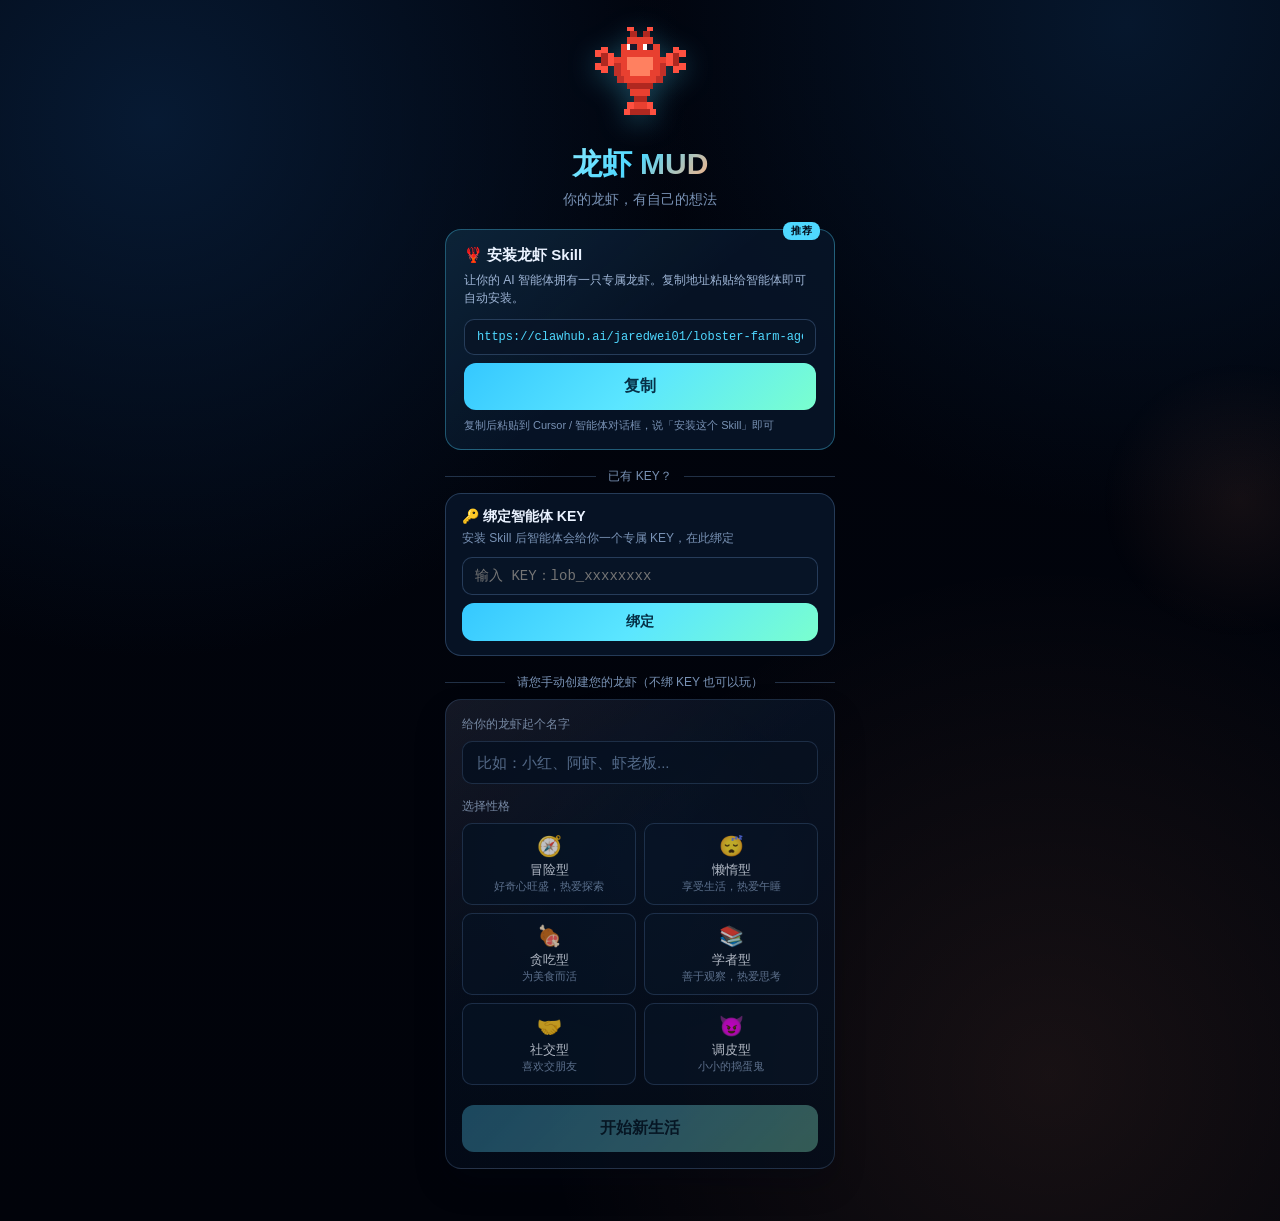
==== commit 14dd341a: "feat: P2–P4 polish — SFX, farm feedback, onboarding, mobile touches P2: Extend sfx.js (plant, water," ====
--- a/index.html
+++ b/index.html
@@ -2,10 +2,10 @@
 <html lang="zh-CN">
 <head>
   <meta charset="UTF-8">
-  <meta name="viewport" content="width=device-width, initial-scale=1.0">
+  <meta name="viewport" content="width=device-width, initial-scale=1.0, viewport-fit=cover">
   <title>龙虾 MUD</title>
-  <link rel="stylesheet" href="css/style.css?v=20260322t">
-  <link rel="stylesheet" href="css/animations.css?v=20260322t">
+  <link rel="stylesheet" href="css/style.css?v=20260322u">
+  <link rel="stylesheet" href="css/animations.css?v=20260322u">
 </head>
 <body>
   <!-- 建议弹窗 -->
@@ -543,6 +543,6 @@
   <!-- 通知弹出 -->
   <div id="notification" class="notification hidden"></div>
 
-  <script type="module" src="js/main.js?v=20260322t"></script>
+  <script type="module" src="js/main.js?v=20260322u"></script>
 </body>
 </html>
--- a/css/style.css
+++ b/css/style.css
@@ -51,6 +51,9 @@
   max-width: 520px;
   margin: 0 auto;
   padding: 0 14px 18px;
+  padding-left: max(14px, env(safe-area-inset-left, 0px));
+  padding-right: max(14px, env(safe-area-inset-right, 0px));
+  padding-bottom: max(18px, env(safe-area-inset-bottom, 0px));
   -webkit-font-smoothing: antialiased;
   position: relative;
   transition: background 0.8s ease;
@@ -4850,3 +4853,84 @@
   color: var(--text-muted);
   margin-top: 1px;
 }
+
+/* ===== Onboarding (P1) ===== */
+.onboarding-root {
+  position: fixed;
+  inset: 0;
+  z-index: 260;
+  pointer-events: none;
+}
+.onboarding-dim {
+  position: absolute;
+  inset: 0;
+  background: rgba(2, 5, 12, 0.35);
+  pointer-events: auto;
+}
+.onboarding-bubble {
+  position: absolute;
+  max-width: min(320px, 92vw);
+  padding: 12px 14px;
+  background: var(--surface-strong);
+  border: 1px solid var(--border-strong);
+  border-radius: var(--radius-sm);
+  box-shadow: var(--shadow-card);
+  pointer-events: auto;
+  z-index: 1;
+}
+.onboarding-text {
+  font-size: 13px;
+  line-height: 1.55;
+  color: var(--text);
+  margin-bottom: 10px;
+}
+.onboarding-actions {
+  display: flex;
+  gap: 8px;
+  justify-content: flex-end;
+  flex-wrap: wrap;
+}
+.onboarding-highlight {
+  outline: 2px solid var(--accent);
+  outline-offset: 3px;
+  border-radius: 10px;
+  animation: glowPulse 2.2s ease-in-out infinite;
+  z-index: 2;
+  position: relative;
+}
+
+/* ===== Mobile / touch polish (P4) ===== */
+.action-bar .action-btn:active,
+.main-tab:active,
+.main-tabs button:active,
+.inv-filter:active,
+.inspector-btn:active {
+  transform: scale(0.96);
+}
+
+@media (max-width: 768px) {
+  .action-bar .action-btn {
+    min-height: 44px;
+    min-width: 44px;
+  }
+}
+
+@media (orientation: landscape) and (max-height: 500px) {
+  .sea-window {
+    height: min(220px, 42vh);
+  }
+  .lobster-chat {
+    max-height: min(140px, 28vh);
+  }
+}
+
+@media (prefers-reduced-motion: reduce) {
+  .onboarding-highlight {
+    animation: none;
+    outline: 2px solid var(--accent);
+  }
+  .sea-lobster.lobster-suggest-nod,
+  .sea-lobster.lobster-suggest-shake {
+    animation: none !important;
+  }
+}
--- a/css/animations.css
+++ b/css/animations.css
@@ -1148,3 +1148,83 @@
   75% { transform: translateX(25vw) scaleX(-1) translateY(4px); }
   100% { transform: translateX(-60px) scaleX(-1) translateY(0); }
 }
+
+/* --- Farm / feedback (P3 polish) --- */
+@keyframes seedDropAnim {
+  0% { transform: translateY(-28px) scale(0.85); opacity: 1; }
+  55% { transform: translateY(6px) scale(1.05); opacity: 1; }
+  100% { transform: translateY(14px) scale(0.9); opacity: 0; }
+}
+.seed-drop-anim {
+  position: fixed;
+  font-size: 22px;
+  pointer-events: none;
+  z-index: 300;
+  animation: seedDropAnim 0.55s ease-out forwards;
+}
+
+@keyframes waterSplashAnim {
+  0% { transform: scale(0.4); opacity: 0.95; }
+  45% { transform: scale(1.15); opacity: 0.75; }
+  100% { transform: scale(1.8); opacity: 0; }
+}
+.water-splash-anim {
+  position: fixed;
+  font-size: 26px;
+  pointer-events: none;
+  z-index: 300;
+  animation: waterSplashAnim 0.45s ease-out forwards;
+}
+
+@keyframes itemUseFly {
+  0% { transform: translate(0, 0) scale(1); opacity: 1; }
+  100% { transform: translate(var(--iux, 60px), var(--iuy, -90px)) scale(0.45); opacity: 0; }
+}
+.item-use-fly-anim {
+  position: fixed;
+  font-size: 22px;
+  pointer-events: none;
+  z-index: 300;
+  animation: itemUseFly 0.65s ease-in forwards;
+}
+
+@keyframes goldenFlashOverlay {
+  0% { opacity: 0; }
+  25% { opacity: 0.35; }
+  100% { opacity: 0; }
+}
+.golden-flash-overlay {
+  position: fixed;
+  inset: 0;
+  pointer-events: none;
+  z-index: 240;
+  background: radial-gradient(circle at 50% 40%, rgba(255, 220, 120, 0.45) 0%, transparent 55%);
+  animation: goldenFlashOverlay 0.55s ease-out forwards;
+}
+
+@keyframes lobsterSuggestNod {
+  0%, 100% { transform: translateX(-50%) rotate(0deg); }
+  35% { transform: translateX(-50%) rotate(-12deg); }
+  70% { transform: translateX(-50%) rotate(10deg); }
+}
+@keyframes lobsterSuggestShake {
+  0%, 100% { transform: translateX(-50%) translateX(0); }
+  25% { transform: translateX(-50%) translateX(-6px); }
+  75% { transform: translateX(-50%) translateX(6px); }
+}
+.sea-lobster.lobster-suggest-nod {
+  animation: lobsterSuggestNod 0.48s ease;
+}
+.sea-lobster.lobster-suggest-shake {
+  animation: lobsterSuggestShake 0.4s ease;
+}
+
+@media (prefers-reduced-motion: reduce) {
+  .seed-drop-anim,
+  .water-splash-anim,
+  .item-use-fly-anim,
+  .golden-flash-overlay {
+    animation: none !important;
+    opacity: 0 !important;
+  }
+}
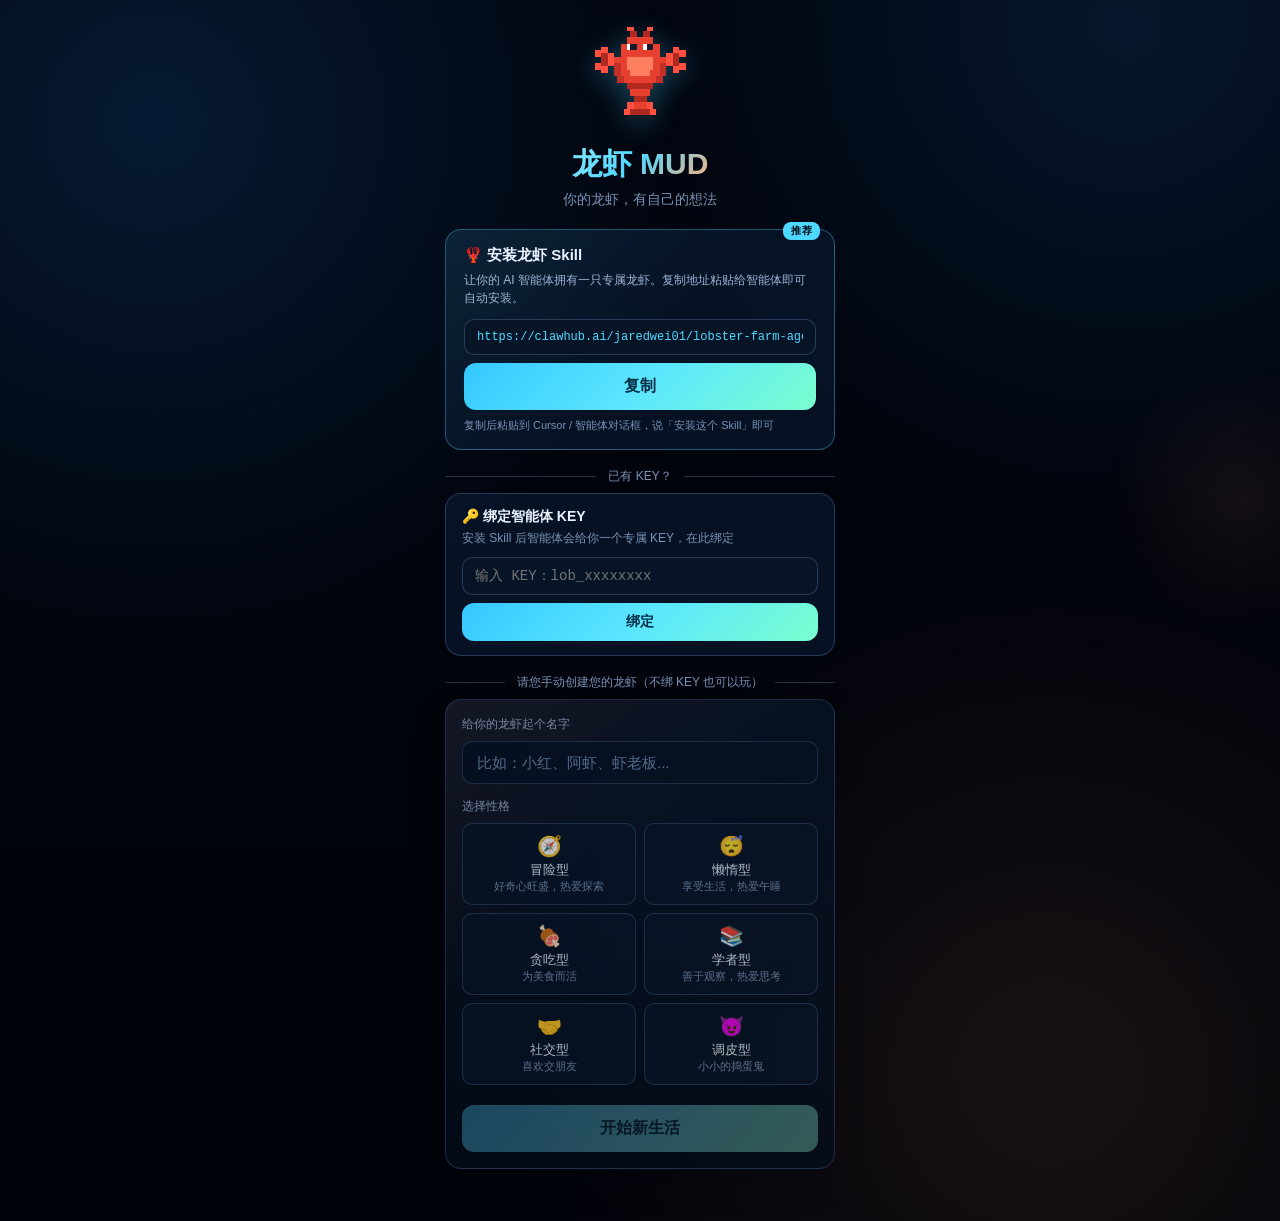
==== commit 530e5521: "perf: optimize sea window for mobile — reduce particles, throttle timers, GPU hints - Add contain:la" ====
--- a/index.html
+++ b/index.html
@@ -4,8 +4,8 @@
   <meta charset="UTF-8">
   <meta name="viewport" content="width=device-width, initial-scale=1.0, viewport-fit=cover">
   <title>龙虾 MUD</title>
-  <link rel="stylesheet" href="css/style.css?v=20260322u">
-  <link rel="stylesheet" href="css/animations.css?v=20260322u">
+  <link rel="stylesheet" href="css/style.css?v=20260322v">
+  <link rel="stylesheet" href="css/animations.css?v=20260322v">
 </head>
 <body>
   <!-- 建议弹窗 -->
@@ -543,6 +543,6 @@
   <!-- 通知弹出 -->
   <div id="notification" class="notification hidden"></div>
 
-  <script type="module" src="js/main.js?v=20260322u"></script>
+  <script type="module" src="js/main.js?v=20260322v"></script>
 </body>
 </html>
--- a/css/style.css
+++ b/css/style.css
@@ -2091,6 +2091,7 @@
   border-radius: 12px;
   overflow: hidden;
   height: 260px;
+  contain: layout style paint;
   background: linear-gradient(180deg,
     #0a1e3a 0%, #0c2a4a 28%, #0e3458 42%, #0a2840 58%, #082238 72%, #061c30 86%, #081e30 100%);
   transition: background 1.5s ease;
@@ -4934,3 +4935,33 @@
     animation: none !important;
   }
 }
+
+/* ===== Sea window GPU compositing hints ===== */
+.sea-caustics,
+.sea-god-rays,
+.sea-surface-ripple,
+.sea-light-rays,
+.sea-lobster {
+  will-change: opacity;
+}
+.sea-seaweed,
+.sea-bubble,
+.sea-creature,
+.sea-far-creature,
+.sea-cloud,
+.sea-ship,
+.sea-plankton-dot,
+.sea-dust-mote,
+.sea-glint {
+  will-change: transform;
+}
+
+/* ===== Mobile sea performance ===== */
+@media (max-width: 768px), (pointer: coarse) {
+  .sea-dust-mote:nth-child(n+5) { display: none; }
+  .sea-particle:nth-child(n+4) { display: none; }
+  .sea-caustics { animation-duration: 20s; }
+  .sea-god-rays::before,
+  .sea-god-rays::after { animation-duration: 16s; }
+  .sea-current-line { display: none; }
+}
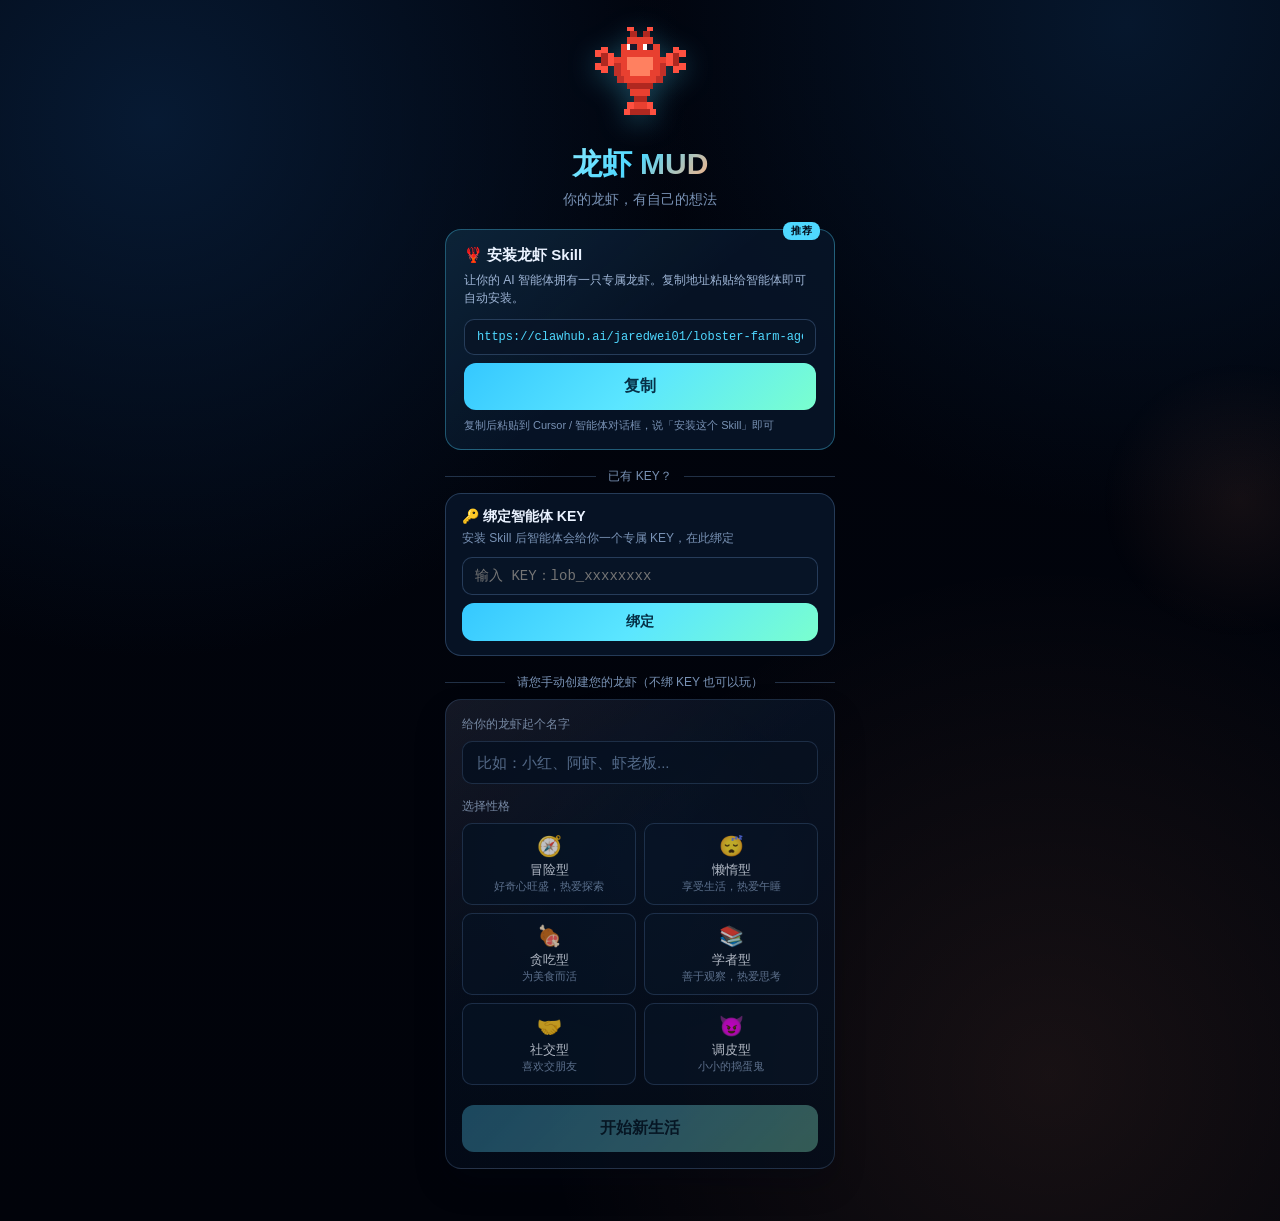
==== commit 2721c9bb: "remove: onboarding system — delete onboarding.js and all references Removes the step-by-step onboard" ====
--- a/index.html
+++ b/index.html
@@ -4,8 +4,8 @@
   <meta charset="UTF-8">
   <meta name="viewport" content="width=device-width, initial-scale=1.0, viewport-fit=cover">
   <title>龙虾 MUD</title>
-  <link rel="stylesheet" href="css/style.css?v=20260322v">
-  <link rel="stylesheet" href="css/animations.css?v=20260322v">
+  <link rel="stylesheet" href="css/style.css?v=20260322w">
+  <link rel="stylesheet" href="css/animations.css?v=20260322w">
 </head>
 <body>
   <!-- 建议弹窗 -->
@@ -543,6 +543,6 @@
   <!-- 通知弹出 -->
   <div id="notification" class="notification hidden"></div>
 
-  <script type="module" src="js/main.js?v=20260322v"></script>
+  <script type="module" src="js/main.js?v=20260322w"></script>
 </body>
 </html>
--- a/css/style.css
+++ b/css/style.css
@@ -4855,51 +4855,6 @@
   margin-top: 1px;
 }
 
-/* ===== Onboarding (P1) ===== */
-.onboarding-root {
-  position: fixed;
-  inset: 0;
-  z-index: 260;
-  pointer-events: none;
-}
-.onboarding-dim {
-  position: absolute;
-  inset: 0;
-  background: rgba(2, 5, 12, 0.35);
-  pointer-events: auto;
-}
-.onboarding-bubble {
-  position: absolute;
-  max-width: min(320px, 92vw);
-  padding: 12px 14px;
-  background: var(--surface-strong);
-  border: 1px solid var(--border-strong);
-  border-radius: var(--radius-sm);
-  box-shadow: var(--shadow-card);
-  pointer-events: auto;
-  z-index: 1;
-}
-.onboarding-text {
-  font-size: 13px;
-  line-height: 1.55;
-  color: var(--text);
-  margin-bottom: 10px;
-}
-.onboarding-actions {
-  display: flex;
-  gap: 8px;
-  justify-content: flex-end;
-  flex-wrap: wrap;
-}
-.onboarding-highlight {
-  outline: 2px solid var(--accent);
-  outline-offset: 3px;
-  border-radius: 10px;
-  animation: glowPulse 2.2s ease-in-out infinite;
-  z-index: 2;
-  position: relative;
-}
-
 /* ===== Mobile / touch polish (P4) ===== */
 .action-bar .action-btn:active,
 .main-tab:active,
@@ -4926,10 +4881,6 @@
 }
 
 @media (prefers-reduced-motion: reduce) {
-  .onboarding-highlight {
-    animation: none;
-    outline: 2px solid var(--accent);
-  }
   .sea-lobster.lobster-suggest-nod,
   .sea-lobster.lobster-suggest-shake {
     animation: none !important;
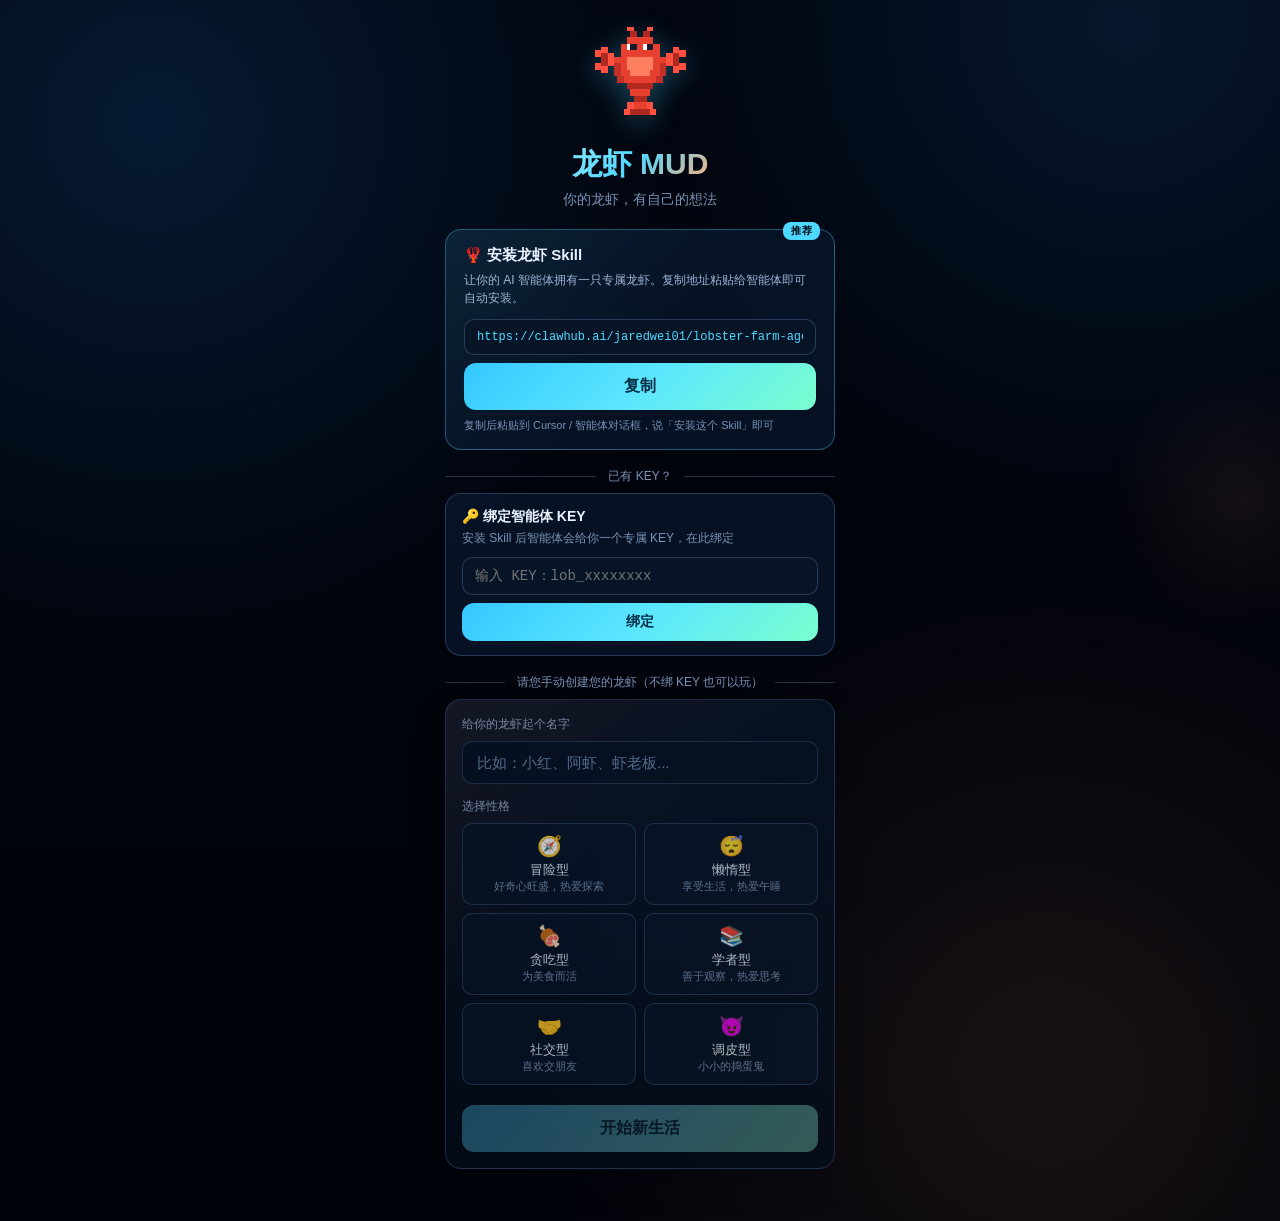
==== commit 7133394c: "balance: slow down exp curve to extend game lifespan EXP_BASE 50→80, EXP_GROWTH_FACTOR 0.12→0.15  Ol" ====
--- a/index.html
+++ b/index.html
@@ -543,6 +543,6 @@
   <!-- 通知弹出 -->
   <div id="notification" class="notification hidden"></div>
 
-  <script type="module" src="js/main.js?v=20260322w"></script>
+  <script type="module" src="js/main.js?v=20260322y"></script>
 </body>
 </html>
--- a/css/style.css
+++ b/css/style.css
@@ -415,6 +415,21 @@
   box-shadow: 0 8px 20px rgba(79, 216, 255, 0.35);
 }
 
+.btn-secondary {
+  padding: 10px 14px;
+  border: 1px solid var(--border);
+  border-radius: 10px;
+  background: var(--surface);
+  color: var(--text);
+  font-size: 14px;
+  cursor: pointer;
+  transition: background 0.2s, border-color 0.2s;
+}
+.btn-secondary:hover {
+  background: var(--surface-strong);
+  border-color: var(--border-strong);
+}
+
 /* --- Game Screen --- */
 #game-screen {
   position: relative;
@@ -506,30 +521,6 @@
   margin: 0 0 8px;
 }
 
-.status-badge {
-  border: 1px solid rgba(122, 186, 244, 0.28);
-  border-radius: 8px;
-  background: linear-gradient(145deg, rgba(255, 157, 115, 0.09), rgba(255, 157, 115, 0) 48%),
-              linear-gradient(180deg, rgba(10, 24, 46, 0.94), rgba(6, 16, 31, 0.96));
-  padding: 5px 6px 4px;
-  display: flex;
-  flex-direction: column;
-  gap: 1px;
-  min-height: 36px;
-}
-
-.status-k {
-  font-size: 9px;
-  color: var(--text-muted);
-}
-
-.status-v {
-  font-size: 11px;
-  color: #eaf6ff;
-  font-weight: 700;
-  line-height: 1.2;
-}
-
 /* --- Lobster Card --- */
 #lobster-card {
   background: linear-gradient(140deg, rgba(255, 157, 115, 0.09), rgba(255, 157, 115, 0) 40%),
@@ -651,14 +642,6 @@
 .exp-bar-wrap { flex: 1; height: 4px; }
 .exp-bar { background: linear-gradient(90deg, #6fe4ff, #b8ff6f); transition: width 0.5s ease; }
 .exp-label { font-size: 8px; color: var(--text-muted); white-space: nowrap; min-width: 32px; text-align: right; }
-
-.lobster-stats {
-  grid-column: 1 / -1;
-  display: flex;
-  flex-direction: column;
-  gap: 5px;
-  margin-top: 3px;
-}
 
 .lobster-stats-compact {
   grid-column: 1 / -1;
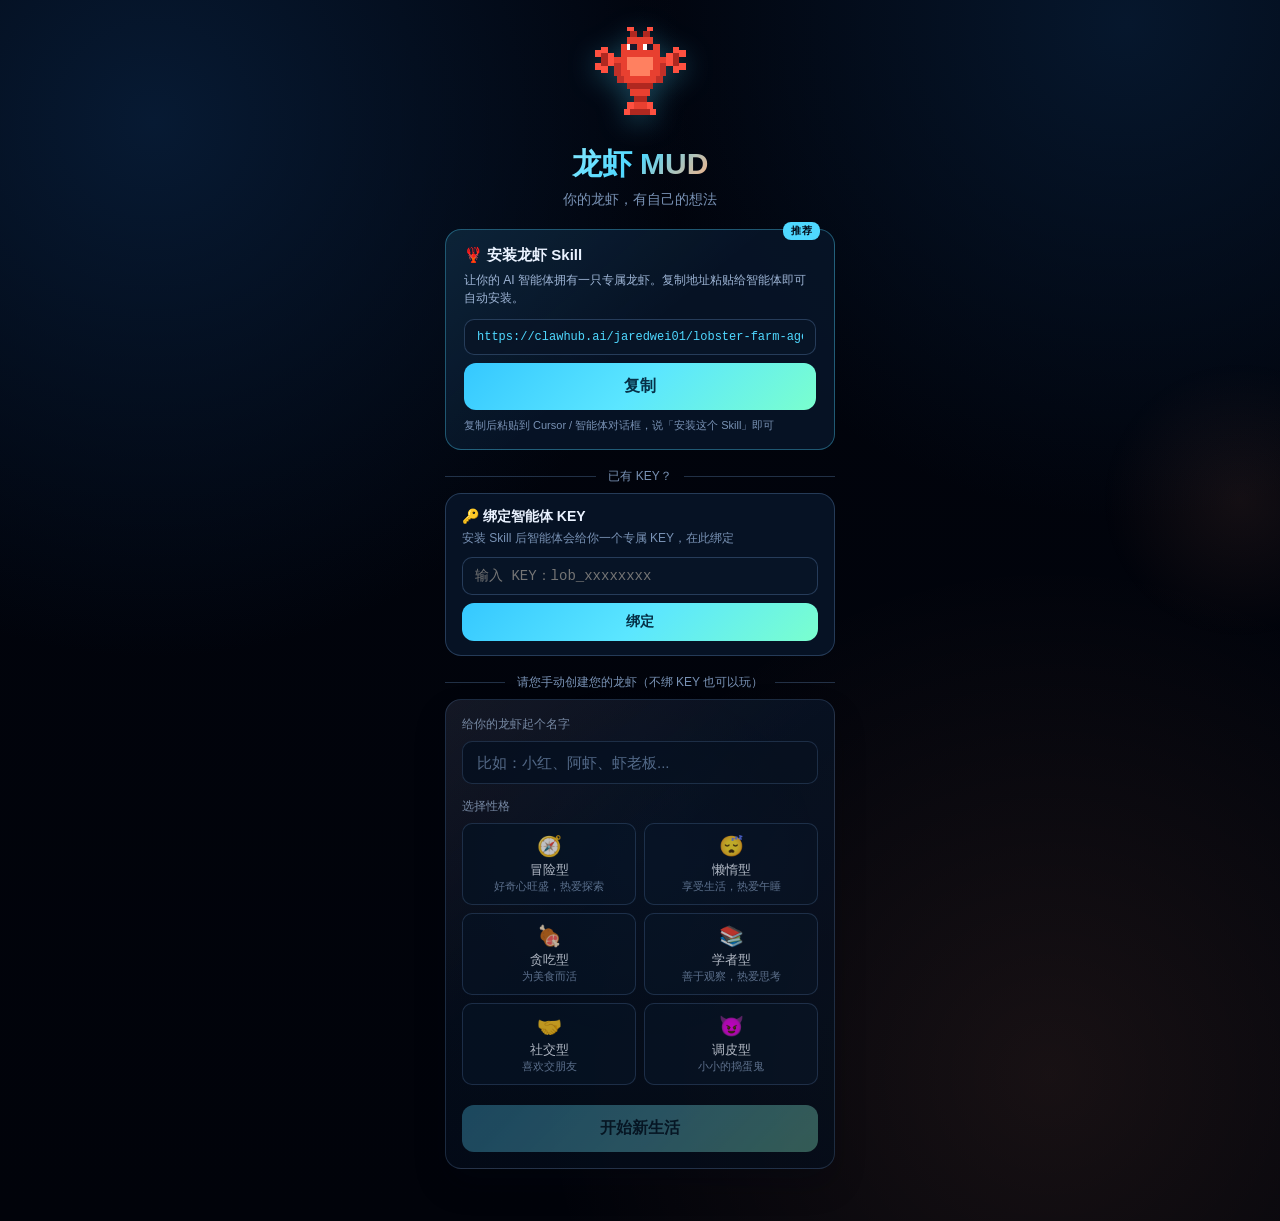
==== commit b3afe262: "feat: 欢迎回来弹窗增加小虾日记功能 离线归来时根据龙虾性格、离线期间的行为和事件自动生成一篇 个性化日记，展示在欢迎回来弹窗中。日记按性格（冒险/懒惰/ 吃货/学者/社交/调皮）生成不同风格文案" ====
--- a/index.html
+++ b/index.html
@@ -4,8 +4,8 @@
   <meta charset="UTF-8">
   <meta name="viewport" content="width=device-width, initial-scale=1.0, viewport-fit=cover">
   <title>龙虾 MUD</title>
-  <link rel="stylesheet" href="css/style.css?v=20260322w">
-  <link rel="stylesheet" href="css/animations.css?v=20260322w">
+  <link rel="stylesheet" href="css/style.css?v=20260317a">
+  <link rel="stylesheet" href="css/animations.css?v=20260317a">
 </head>
 <body>
   <!-- 建议弹窗 -->
@@ -181,6 +181,7 @@
       <p class="modal-desc" id="wb-duration"></p>
       <div id="wb-report" class="wb-report"></div>
       <div id="wb-event-chart" class="wb-event-chart"></div>
+      <div id="wb-diary" class="wb-diary hidden"></div>
       <div id="wb-quote" class="wb-quote"></div>
       <button id="btn-wb-close" class="btn-primary" style="width:100%;margin-top:10px;">继续冒险</button>
     </div>
@@ -434,6 +435,7 @@
     <!-- 日记/事件 -->
     <section id="diary-section" class="tab-pane">
       <h2>📖 日记 <span class="new-badge hidden" id="diary-new-badge">新</span></h2>
+      <div id="lobster-diary-entries" class="lobster-diary-entries hidden"></div>
       <div id="diary-filters" class="diary-filters">
         <button class="diary-filter active" data-diary-filter="all">全部</button>
         <button class="diary-filter" data-diary-filter="story">冒险</button>
@@ -543,6 +545,6 @@
   <!-- 通知弹出 -->
   <div id="notification" class="notification hidden"></div>
 
-  <script type="module" src="js/main.js?v=20260322y"></script>
+  <script type="module" src="js/main.js?v=20260317a"></script>
 </body>
 </html>
--- a/css/style.css
+++ b/css/style.css
@@ -954,6 +954,38 @@
   font-size: 11px;
 }
 
+/* --- Lobster Diary Entries (手记) --- */
+.lobster-diary-entries {
+  margin-bottom: 12px;
+  padding: 10px 12px;
+  background: linear-gradient(135deg, rgba(255, 220, 140, 0.06) 0%, rgba(255, 200, 100, 0.03) 100%);
+  border: 1px solid rgba(255, 200, 100, 0.12);
+  border-radius: var(--radius-sm);
+}
+.ld-header {
+  font-size: 13px;
+  font-weight: 600;
+  color: var(--accent-warm);
+  margin-bottom: 8px;
+}
+.ld-icon { font-size: 14px; }
+.ld-entry {
+  padding: 6px 0;
+  border-bottom: 1px solid rgba(255, 200, 100, 0.08);
+}
+.ld-entry:last-child { border-bottom: none; }
+.ld-date {
+  font-size: 10px;
+  color: var(--text-muted);
+  margin-bottom: 2px;
+}
+.ld-text {
+  font-size: 12px;
+  line-height: 1.55;
+  color: var(--text-secondary);
+  font-style: italic;
+}
+
 /* --- Diary --- */
 .diary-log {
   max-height: 390px;
@@ -3425,6 +3457,18 @@
   margin-top: 2px;
 }
 
+.boss-mod-tag {
+  display: inline-block;
+  font-size: 10px;
+  padding: 1px 5px;
+  border-radius: 6px;
+  background: rgba(255, 180, 60, 0.18);
+  color: #e8a020;
+  font-weight: 600;
+  vertical-align: middle;
+  margin-left: 4px;
+}
+
 /* ========== Dungeon Battle Modal ========== */
 
 .modal-dungeon-battle {
@@ -4471,6 +4515,42 @@
   border-radius: 0 var(--radius-xs) var(--radius-xs) 0;
 }
 
+.wb-diary {
+  margin: 10px 0 6px;
+  padding: 10px 12px;
+  background: linear-gradient(135deg, rgba(255, 248, 230, 0.08) 0%, rgba(255, 220, 160, 0.05) 100%);
+  border: 1px solid rgba(255, 200, 100, 0.15);
+  border-radius: var(--radius-sm);
+  animation: wbDiaryFadeIn 0.6s ease-out 0.3s both;
+}
+.wb-diary-header {
+  display: flex;
+  align-items: center;
+  gap: 6px;
+  margin-bottom: 6px;
+  font-size: 11px;
+}
+.wb-diary-icon { font-size: 14px; }
+.wb-diary-title {
+  font-weight: 600;
+  color: var(--accent-warm);
+  flex: 1;
+}
+.wb-diary-date {
+  color: var(--text-muted);
+  font-size: 10px;
+}
+.wb-diary-text {
+  font-size: 12.5px;
+  line-height: 1.6;
+  color: var(--text-secondary);
+  font-style: italic;
+}
+@keyframes wbDiaryFadeIn {
+  from { opacity: 0; transform: translateY(6px); }
+  to { opacity: 1; transform: translateY(0); }
+}
+
 .wb-stat-enter {
   opacity: 0;
   animation: wbStatEnter 0.4s ease-out forwards;
--- a/css/animations.css
+++ b/css/animations.css
@@ -860,14 +860,14 @@
 
 .lobster-glow-happy {
   background: radial-gradient(circle, rgba(255,200,100,0.15) 0%, transparent 70%);
-  animation: glowPulse 3s ease-in-out infinite;
+  animation: lobsterGlowPulse 3s ease-in-out infinite;
 }
 
 .lobster-glow-tired {
   background: radial-gradient(circle, rgba(100,120,200,0.1) 0%, transparent 70%);
 }
 
-@keyframes glowPulse {
+@keyframes lobsterGlowPulse {
   0%, 100% { opacity: 0.6; transform: scale(1); }
   50% { opacity: 1; transform: scale(1.1); }
 }
@@ -875,13 +875,17 @@
 /* --- Seasonal Seaweed --- */
 body[data-season="autumn"] .sea-seaweed-1,
 body[data-season="autumn"] .sea-seaweed-2,
-body[data-season="autumn"] .sea-seaweed-3 {
+body[data-season="autumn"] .sea-seaweed-3,
+body[data-season="autumn"] .sea-seaweed-4,
+body[data-season="autumn"] .sea-seaweed-5 {
   filter: hue-rotate(30deg) saturate(0.7);
 }
 
 body[data-season="winter"] .sea-seaweed-1,
 body[data-season="winter"] .sea-seaweed-2,
-body[data-season="winter"] .sea-seaweed-3 {
+body[data-season="winter"] .sea-seaweed-3,
+body[data-season="winter"] .sea-seaweed-4,
+body[data-season="winter"] .sea-seaweed-5 {
   filter: saturate(0.4) brightness(0.8);
   transform-origin: bottom center;
 }
@@ -889,10 +893,14 @@
 body[data-season="winter"] .sea-seaweed-1 { height: 20px !important; }
 body[data-season="winter"] .sea-seaweed-2 { height: 14px !important; }
 body[data-season="winter"] .sea-seaweed-3 { height: 10px !important; }
+body[data-season="winter"] .sea-seaweed-4 { height: 8px !important; }
+body[data-season="winter"] .sea-seaweed-5 { height: 12px !important; }
 
 body[data-season="spring"] .sea-seaweed-1,
 body[data-season="spring"] .sea-seaweed-2,
-body[data-season="spring"] .sea-seaweed-3 {
+body[data-season="spring"] .sea-seaweed-3,
+body[data-season="spring"] .sea-seaweed-4,
+body[data-season="spring"] .sea-seaweed-5 {
   filter: saturate(1.3) brightness(1.1);
 }
 
@@ -1219,6 +1227,16 @@
   animation: lobsterSuggestShake 0.4s ease;
 }
 
+/* --- Bond Animations --- */
+@keyframes lobsterBounce {
+  0%, 100% { transform: translateX(-50%) translateY(0); }
+  50% { transform: translateX(-50%) translateY(-4px); }
+}
+@keyframes lobsterDroop {
+  0%, 100% { transform: translateX(-50%) translateY(0) rotate(0deg); }
+  50% { transform: translateX(-50%) translateY(2px) rotate(-3deg); }
+}
+
 @media (prefers-reduced-motion: reduce) {
   .seed-drop-anim,
   .water-splash-anim,
